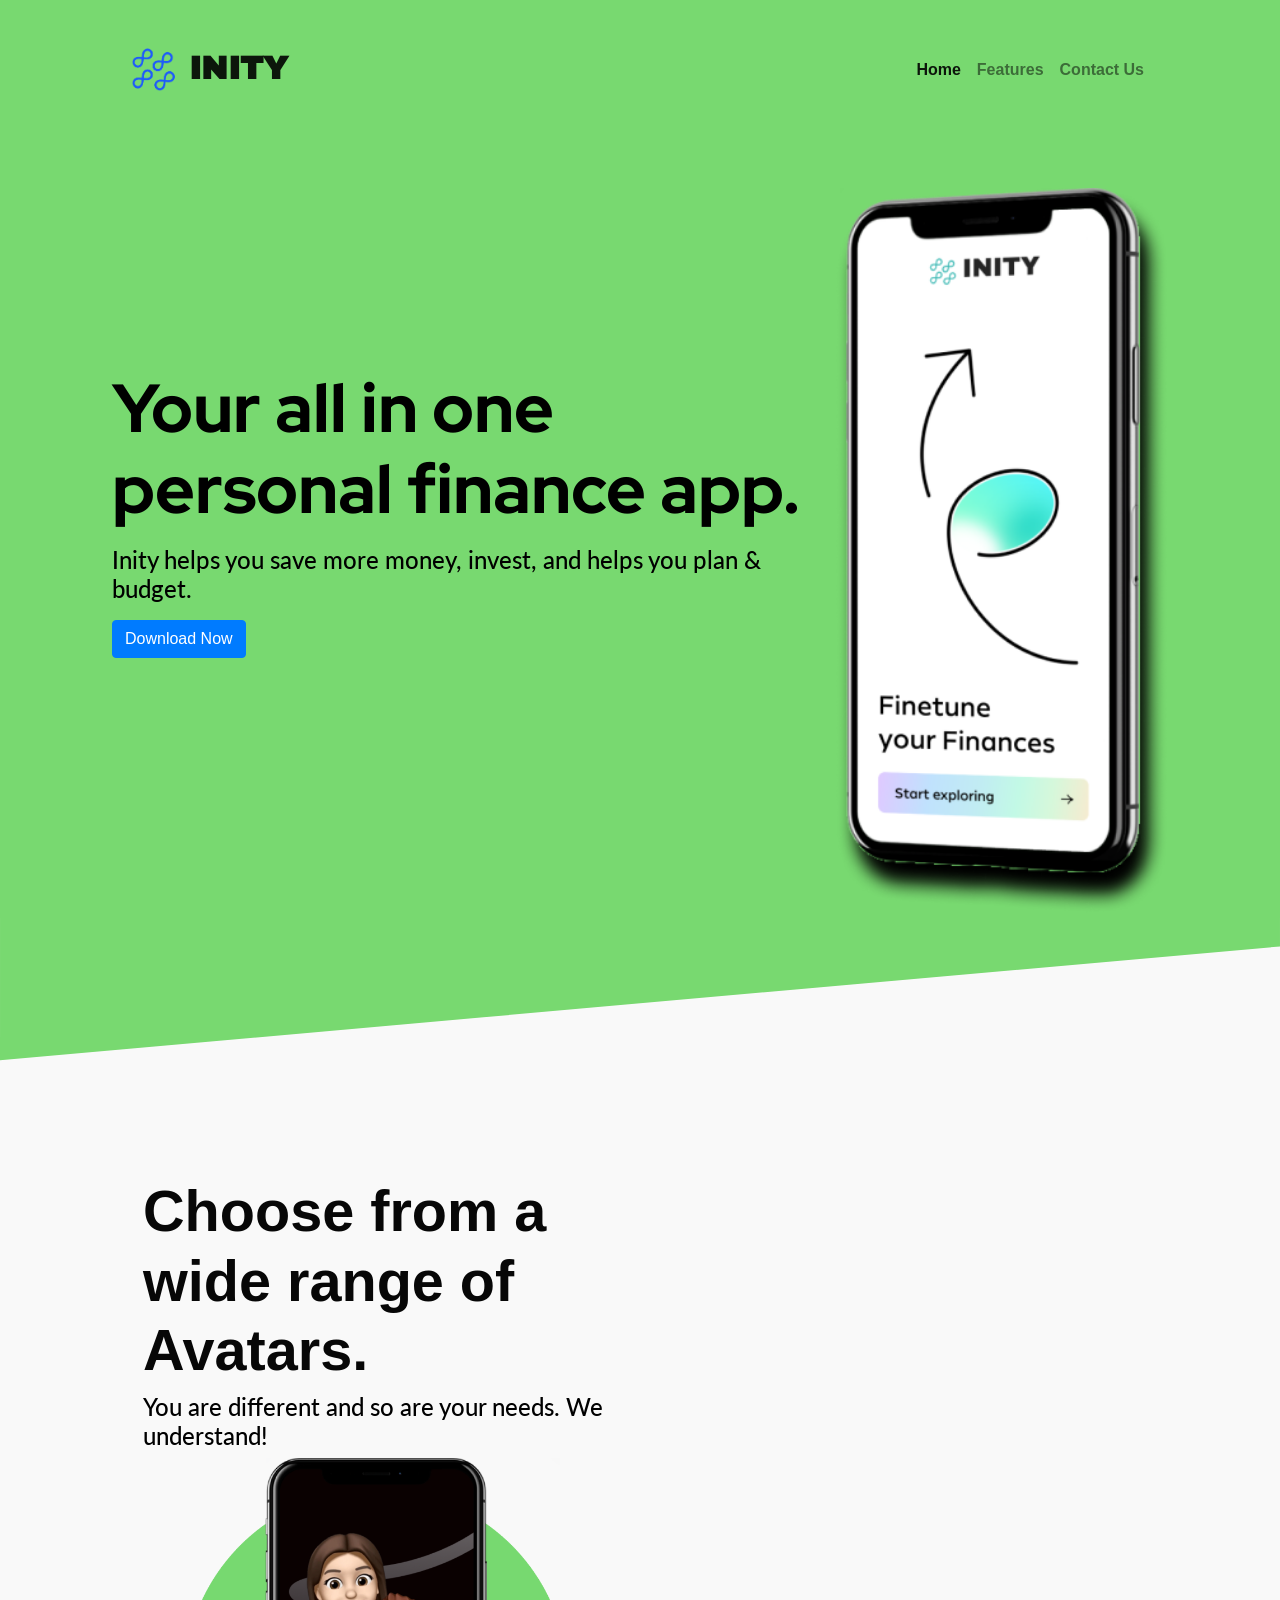
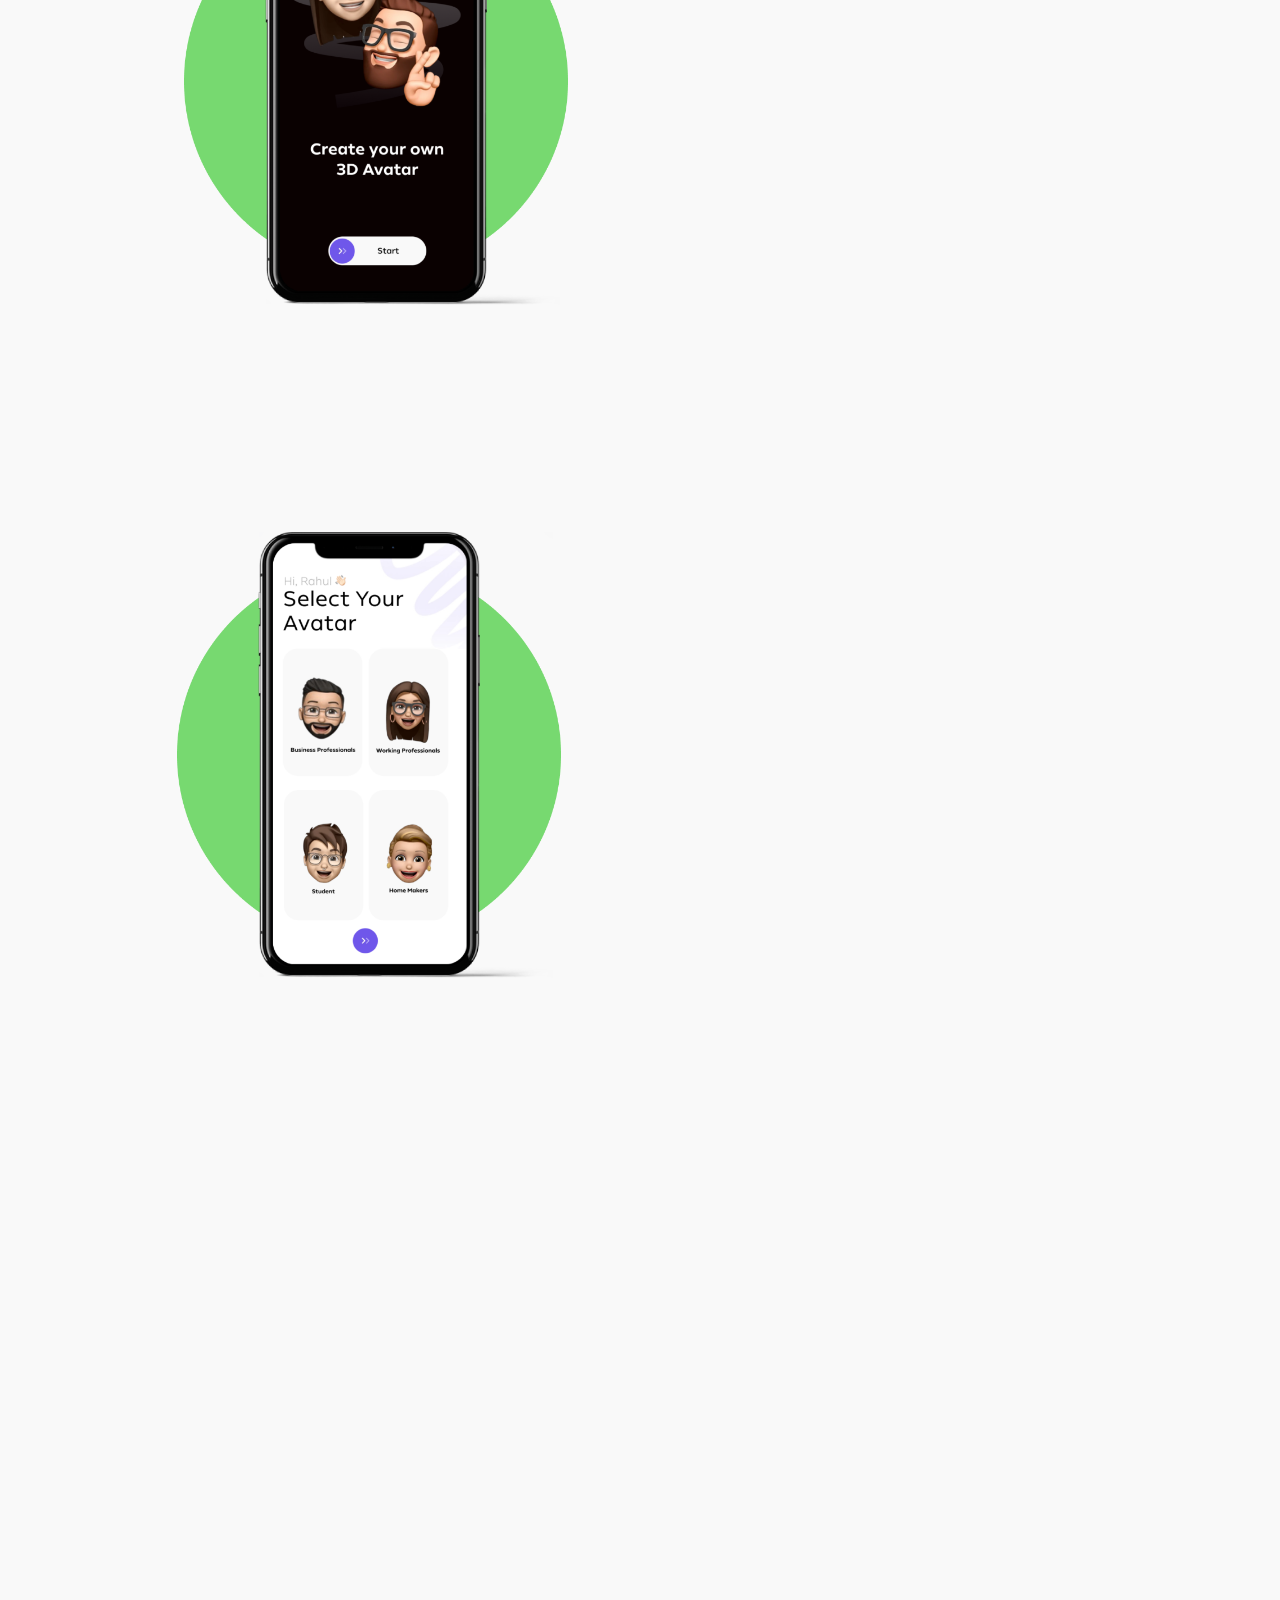
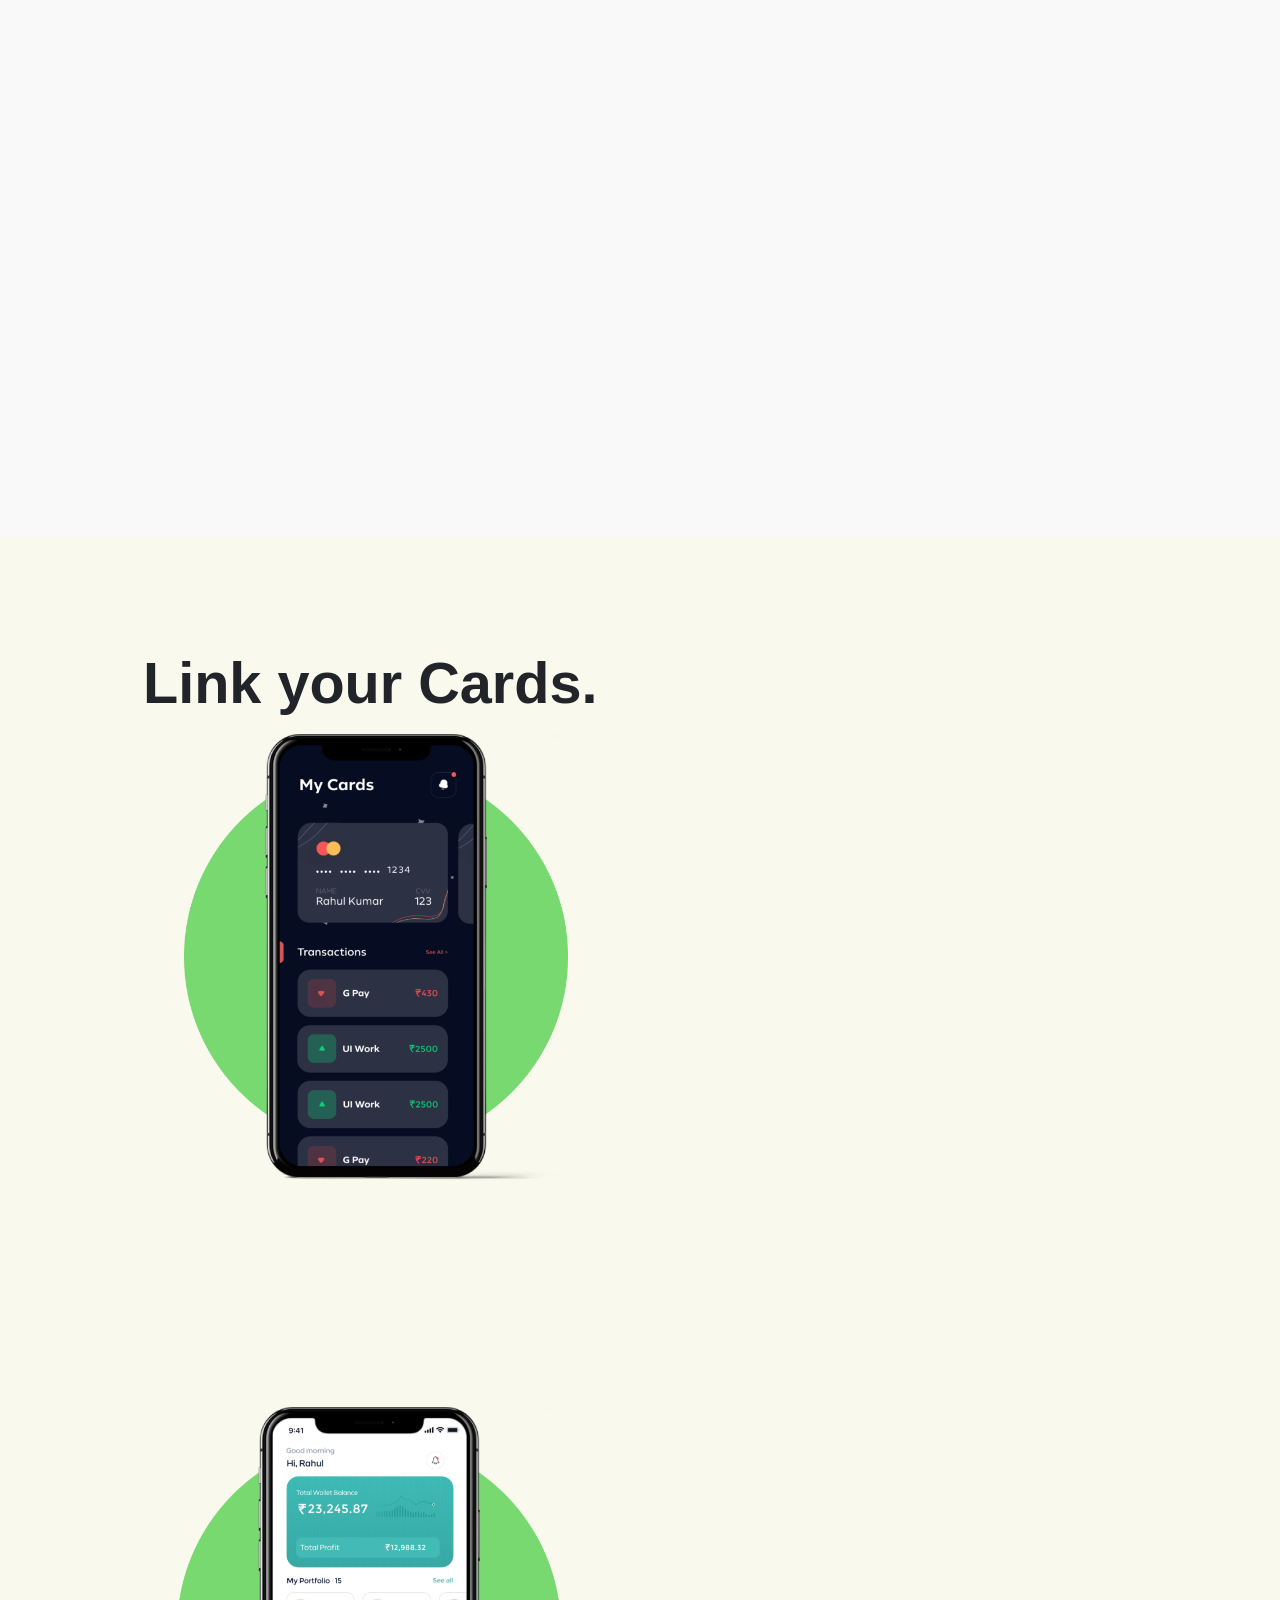
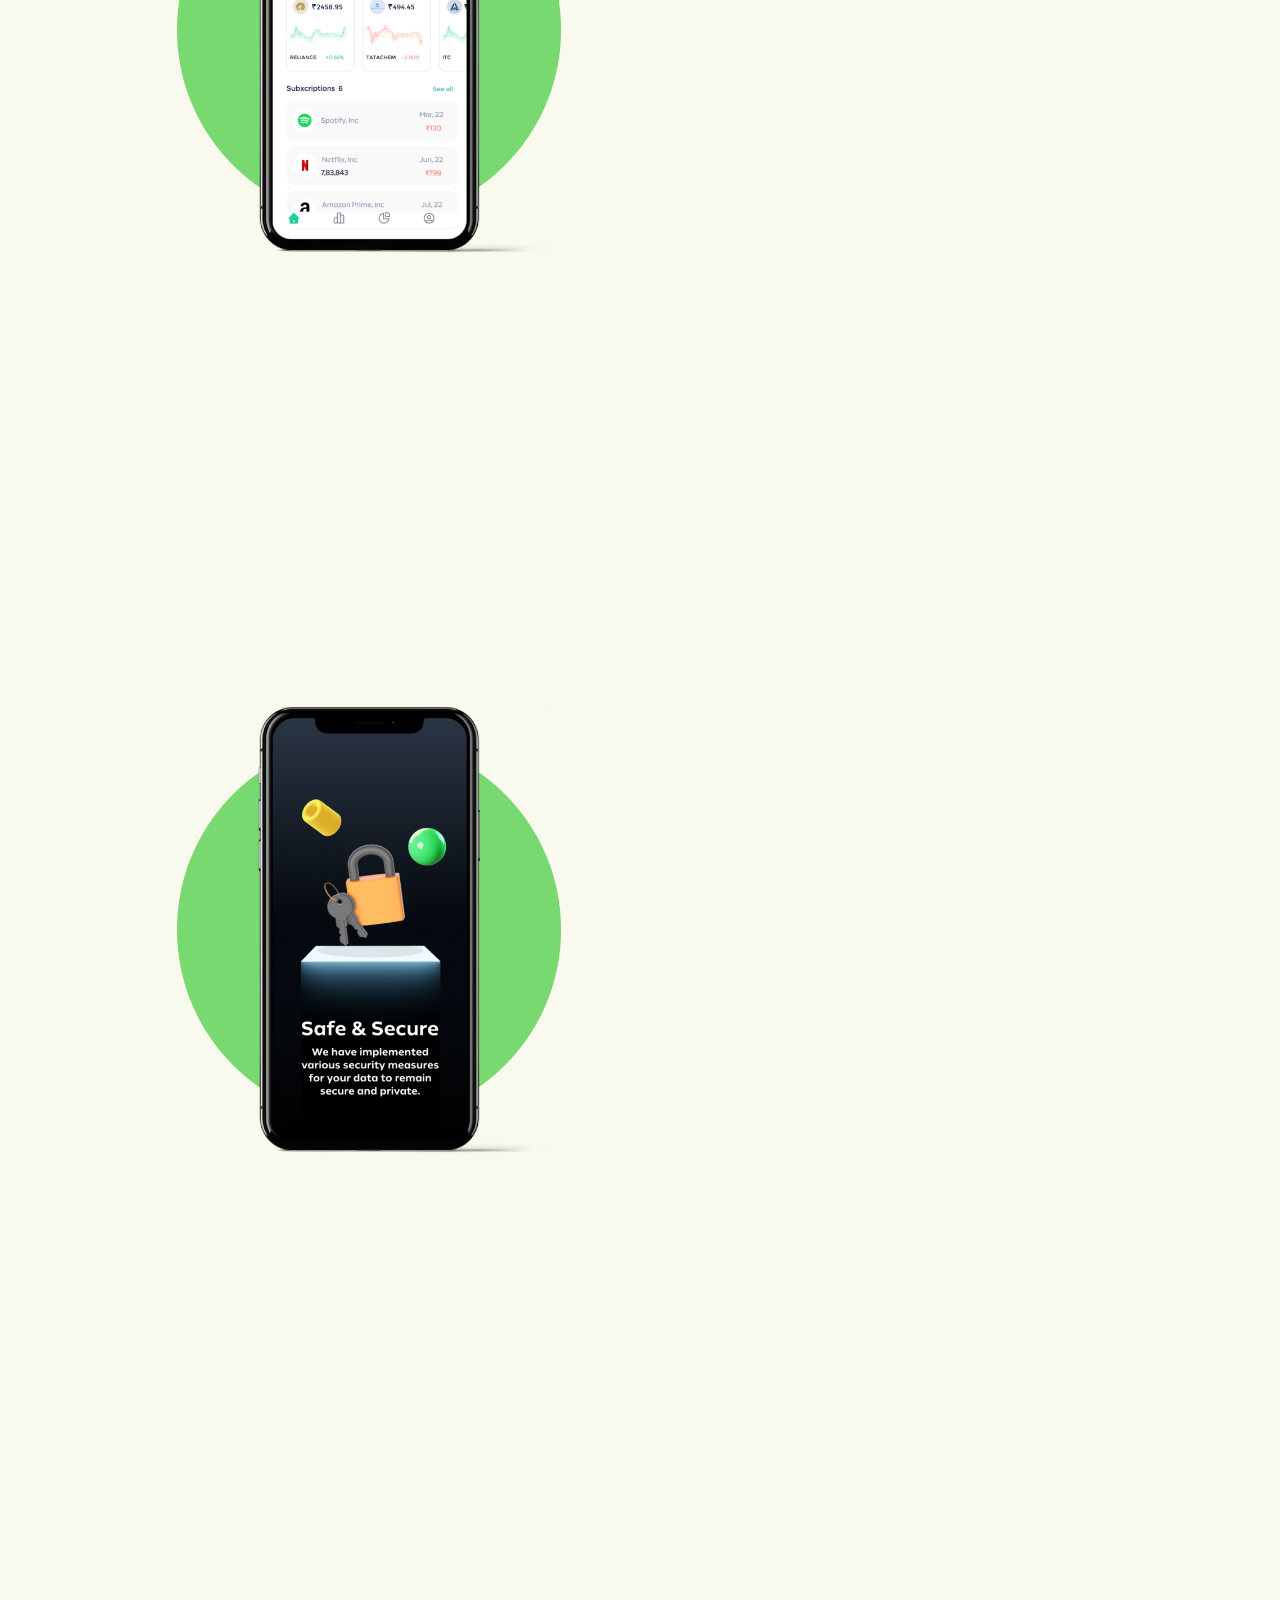
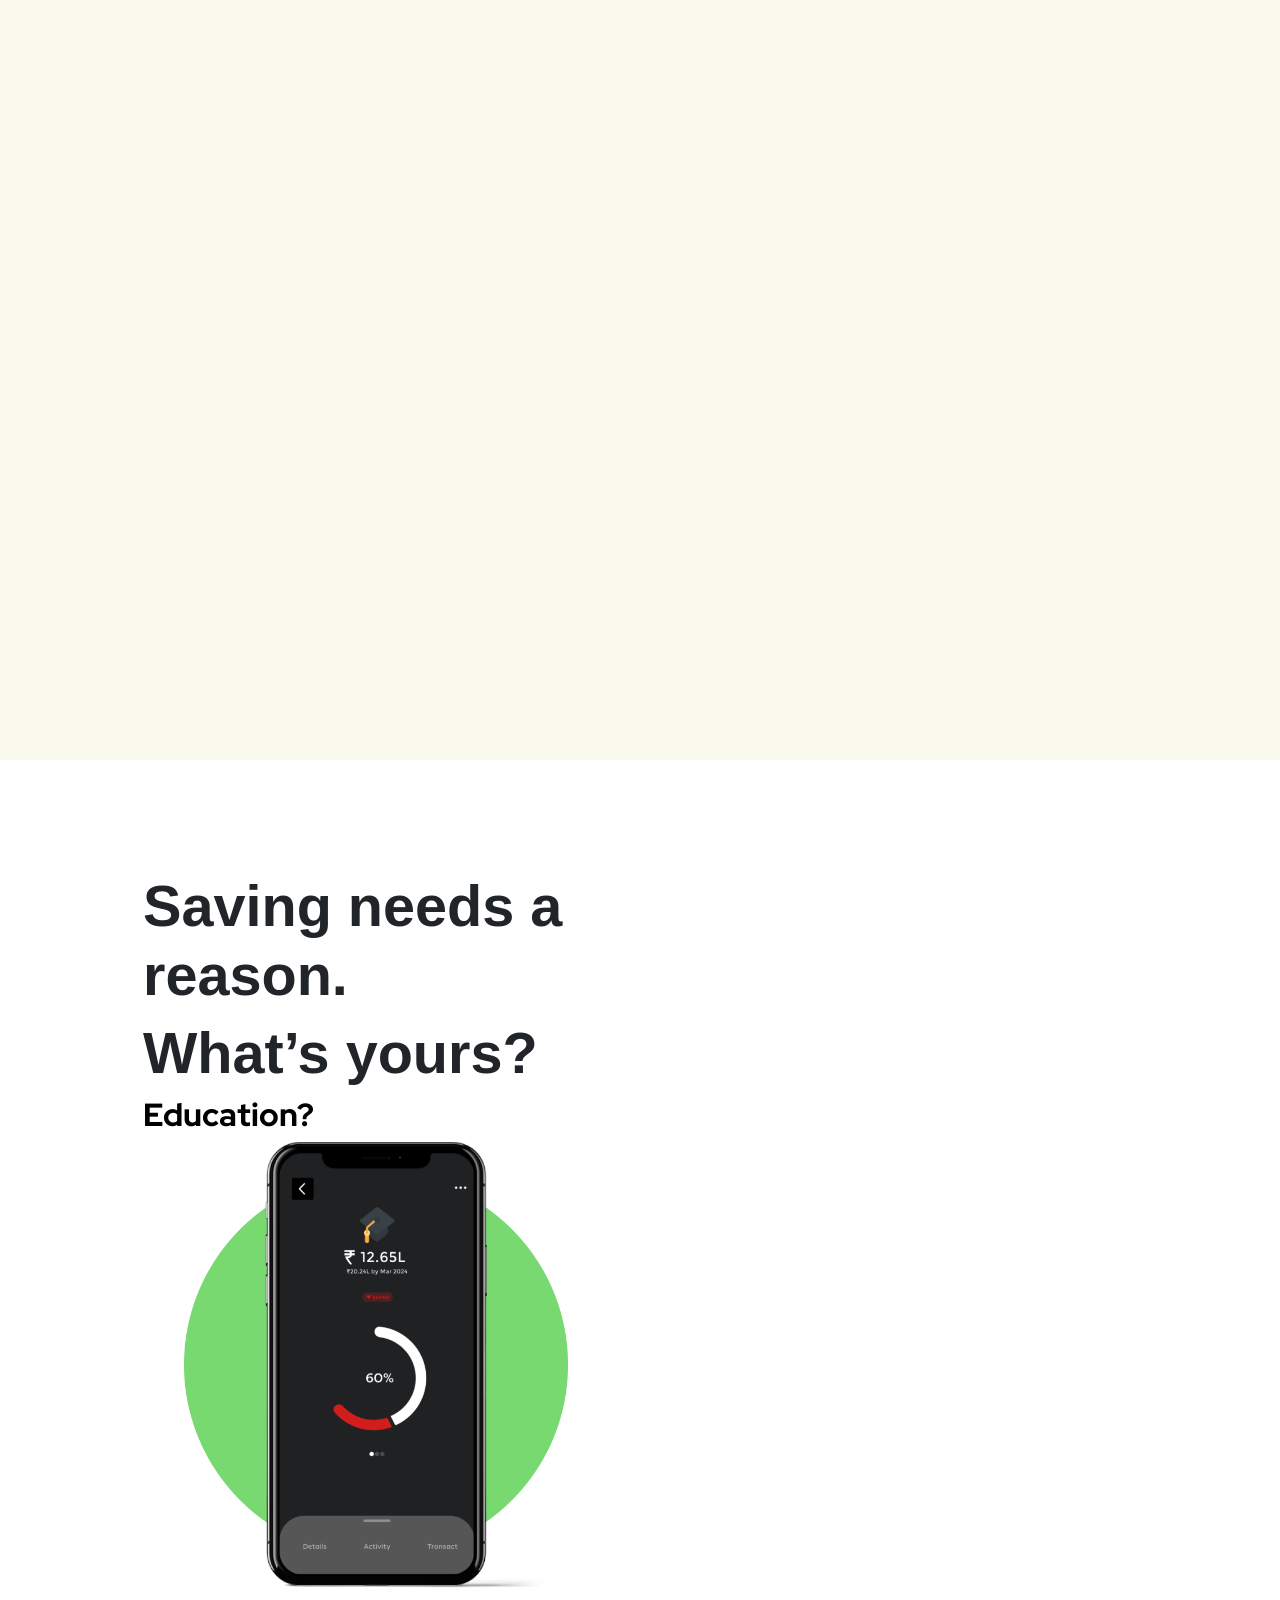
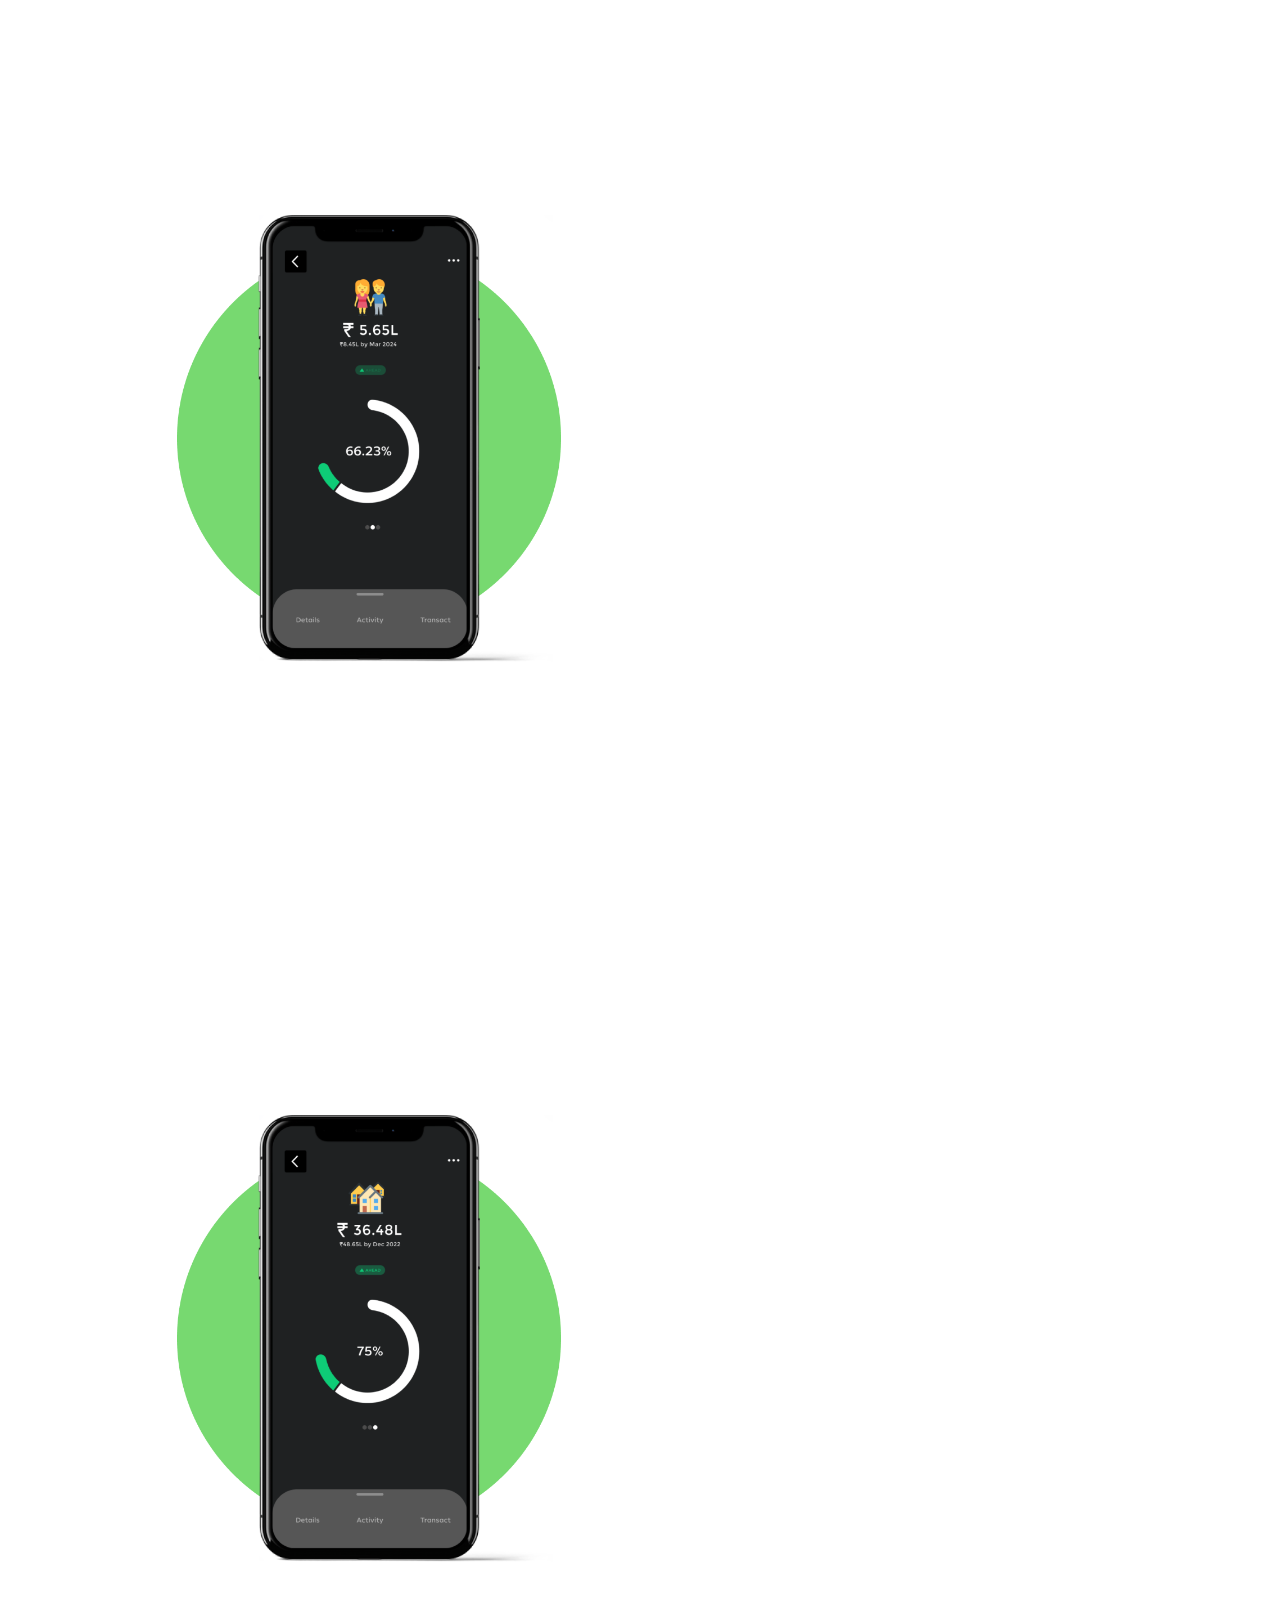
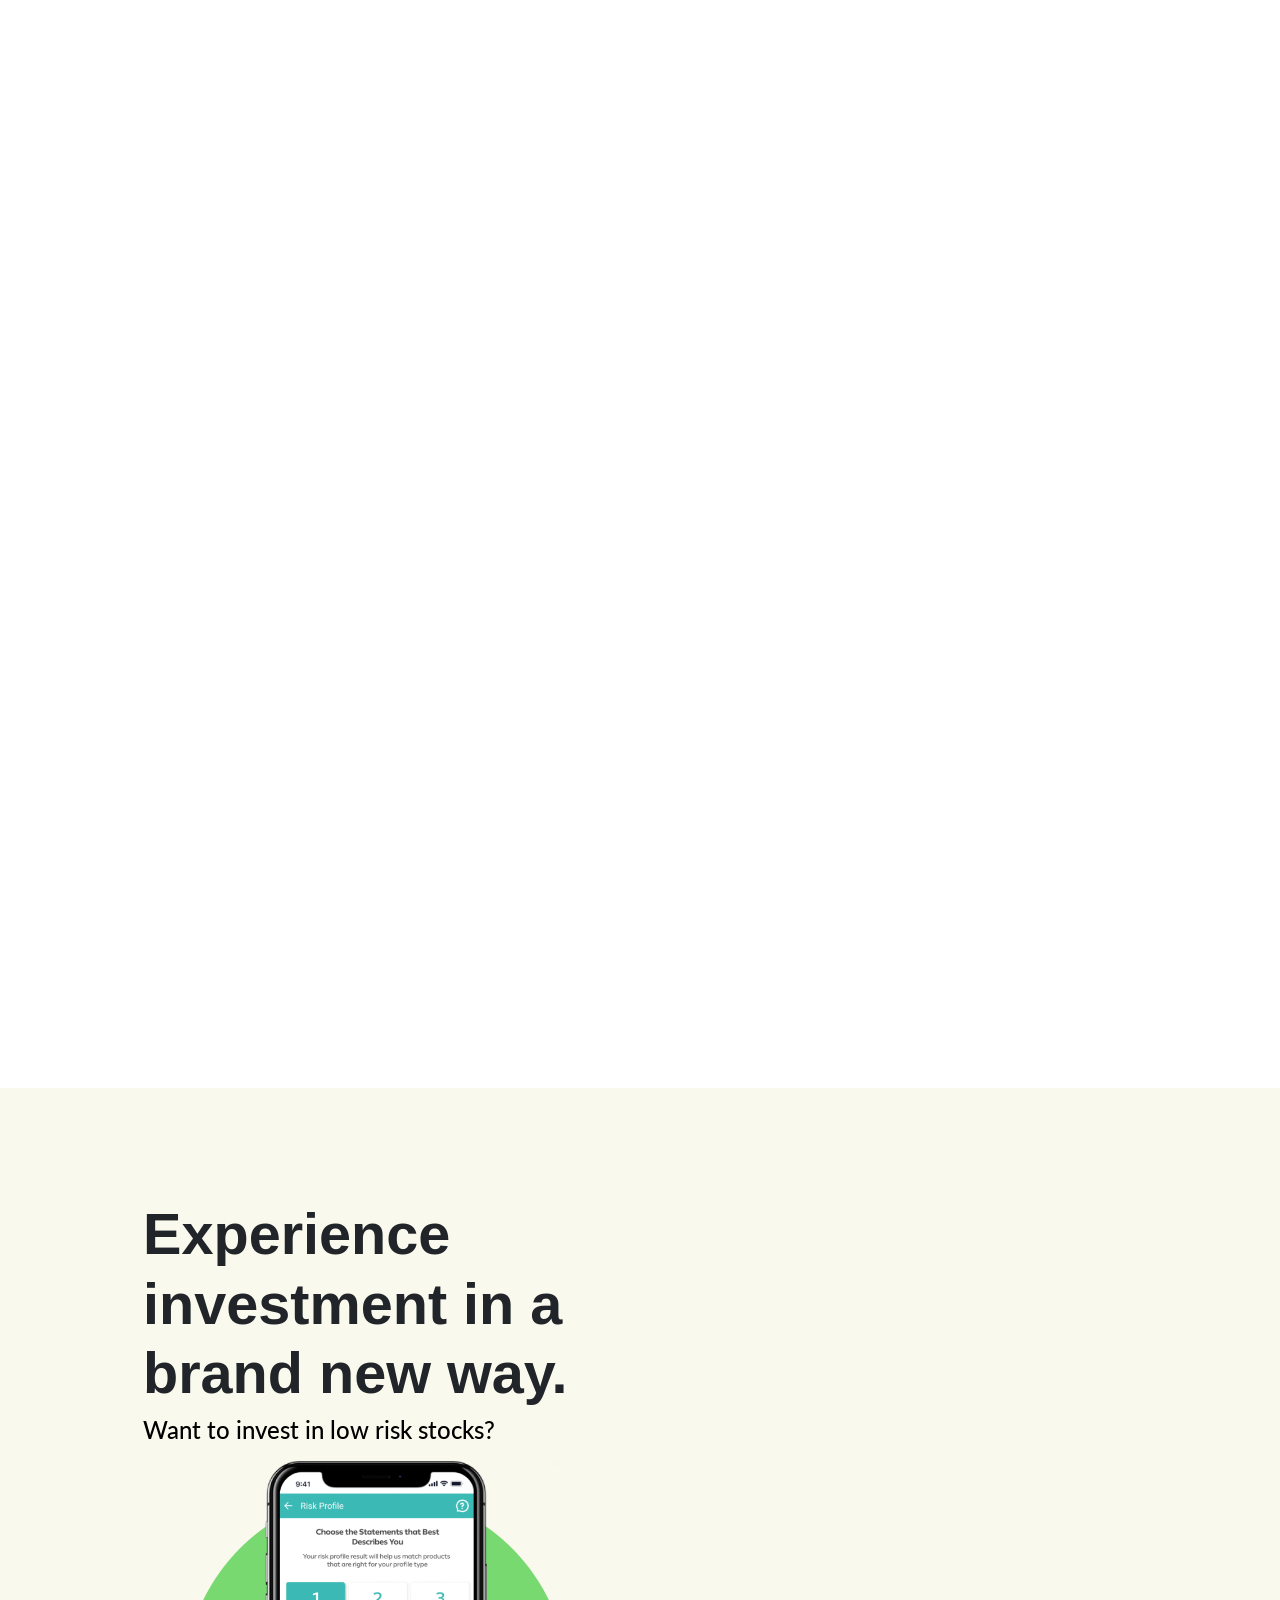
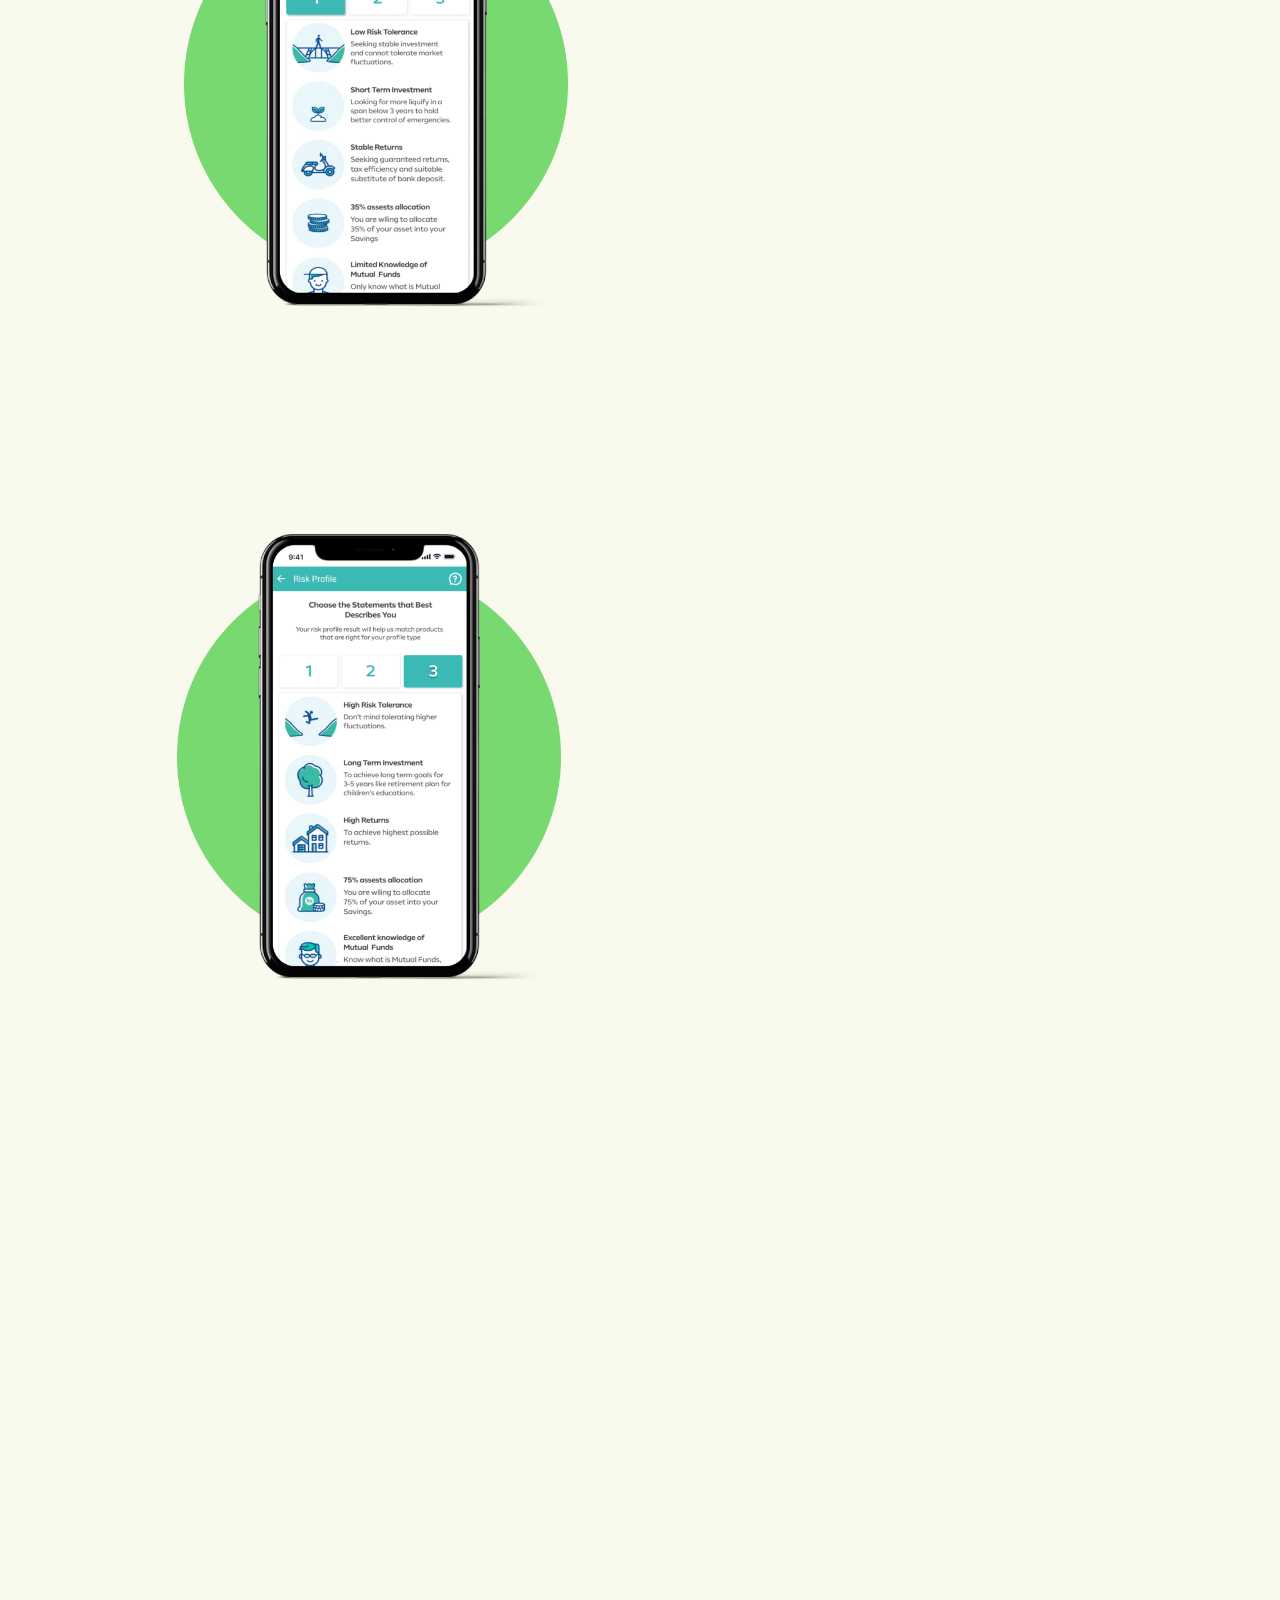
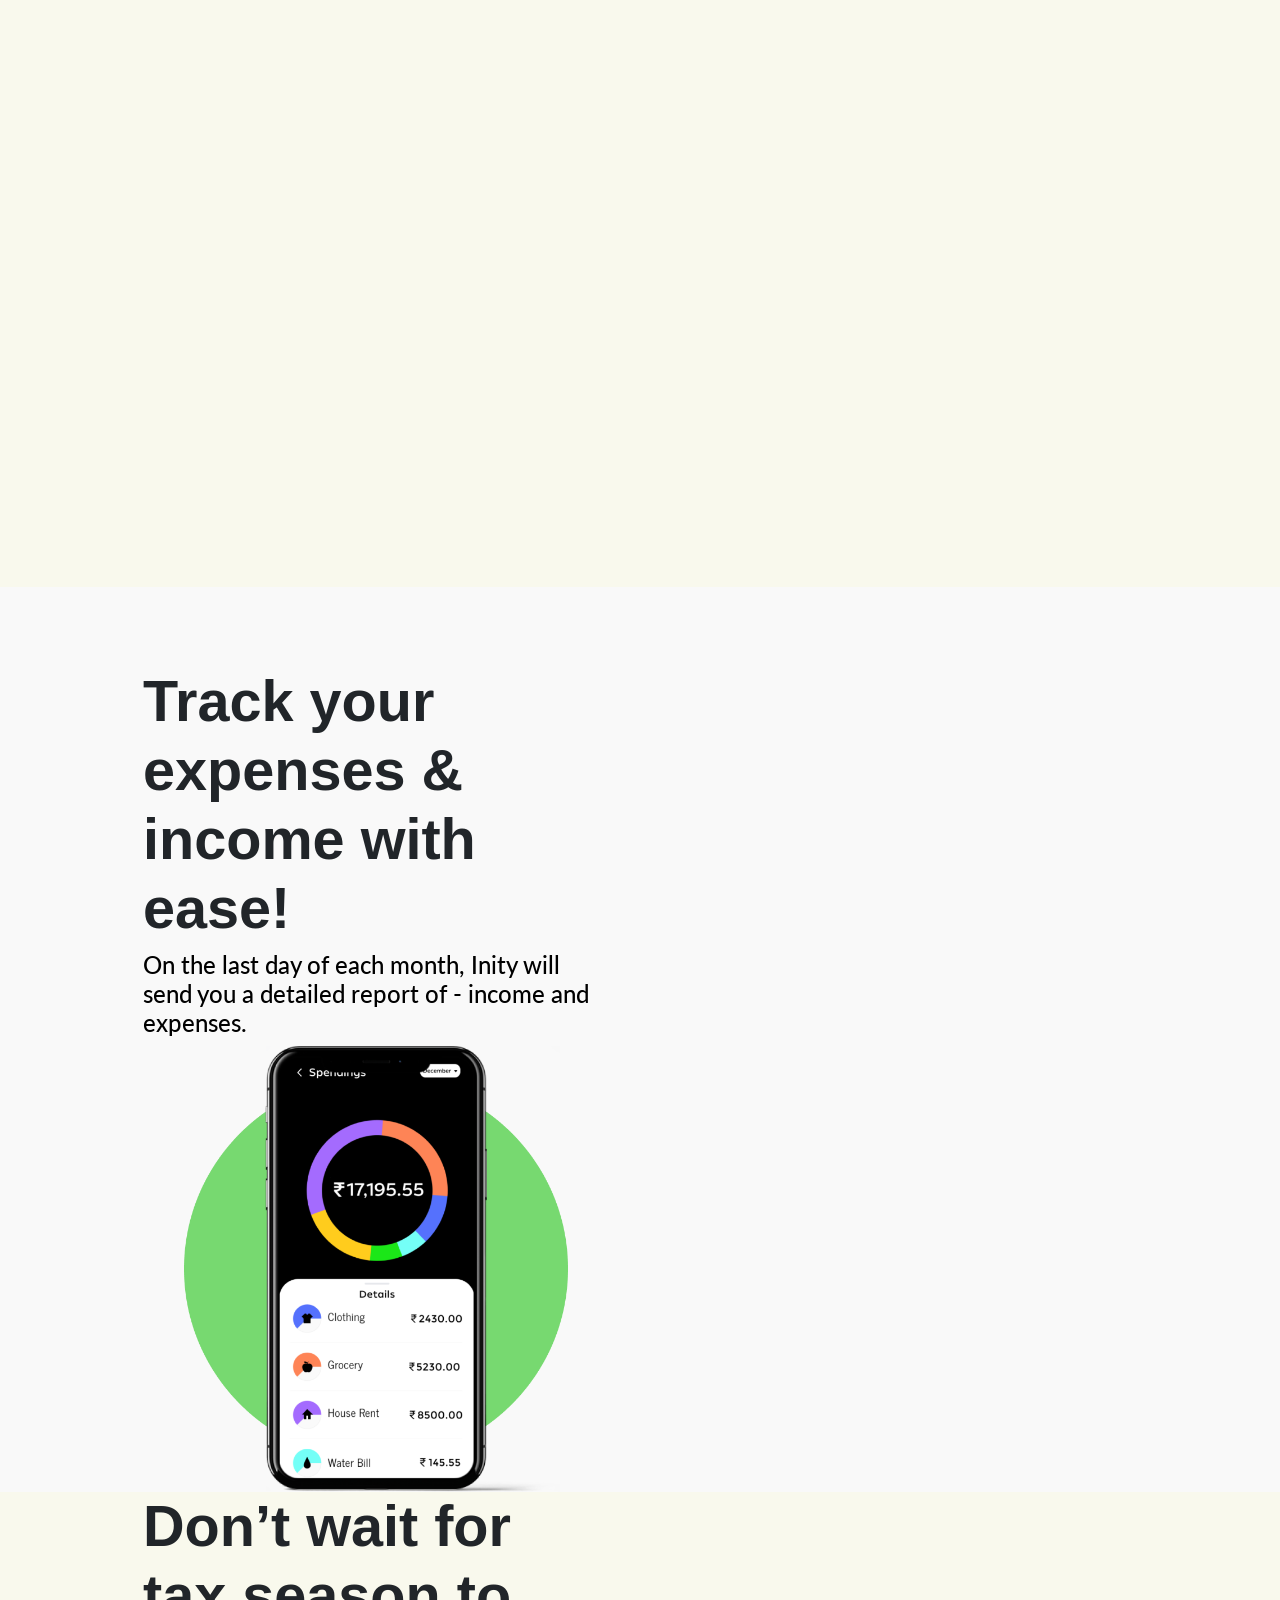
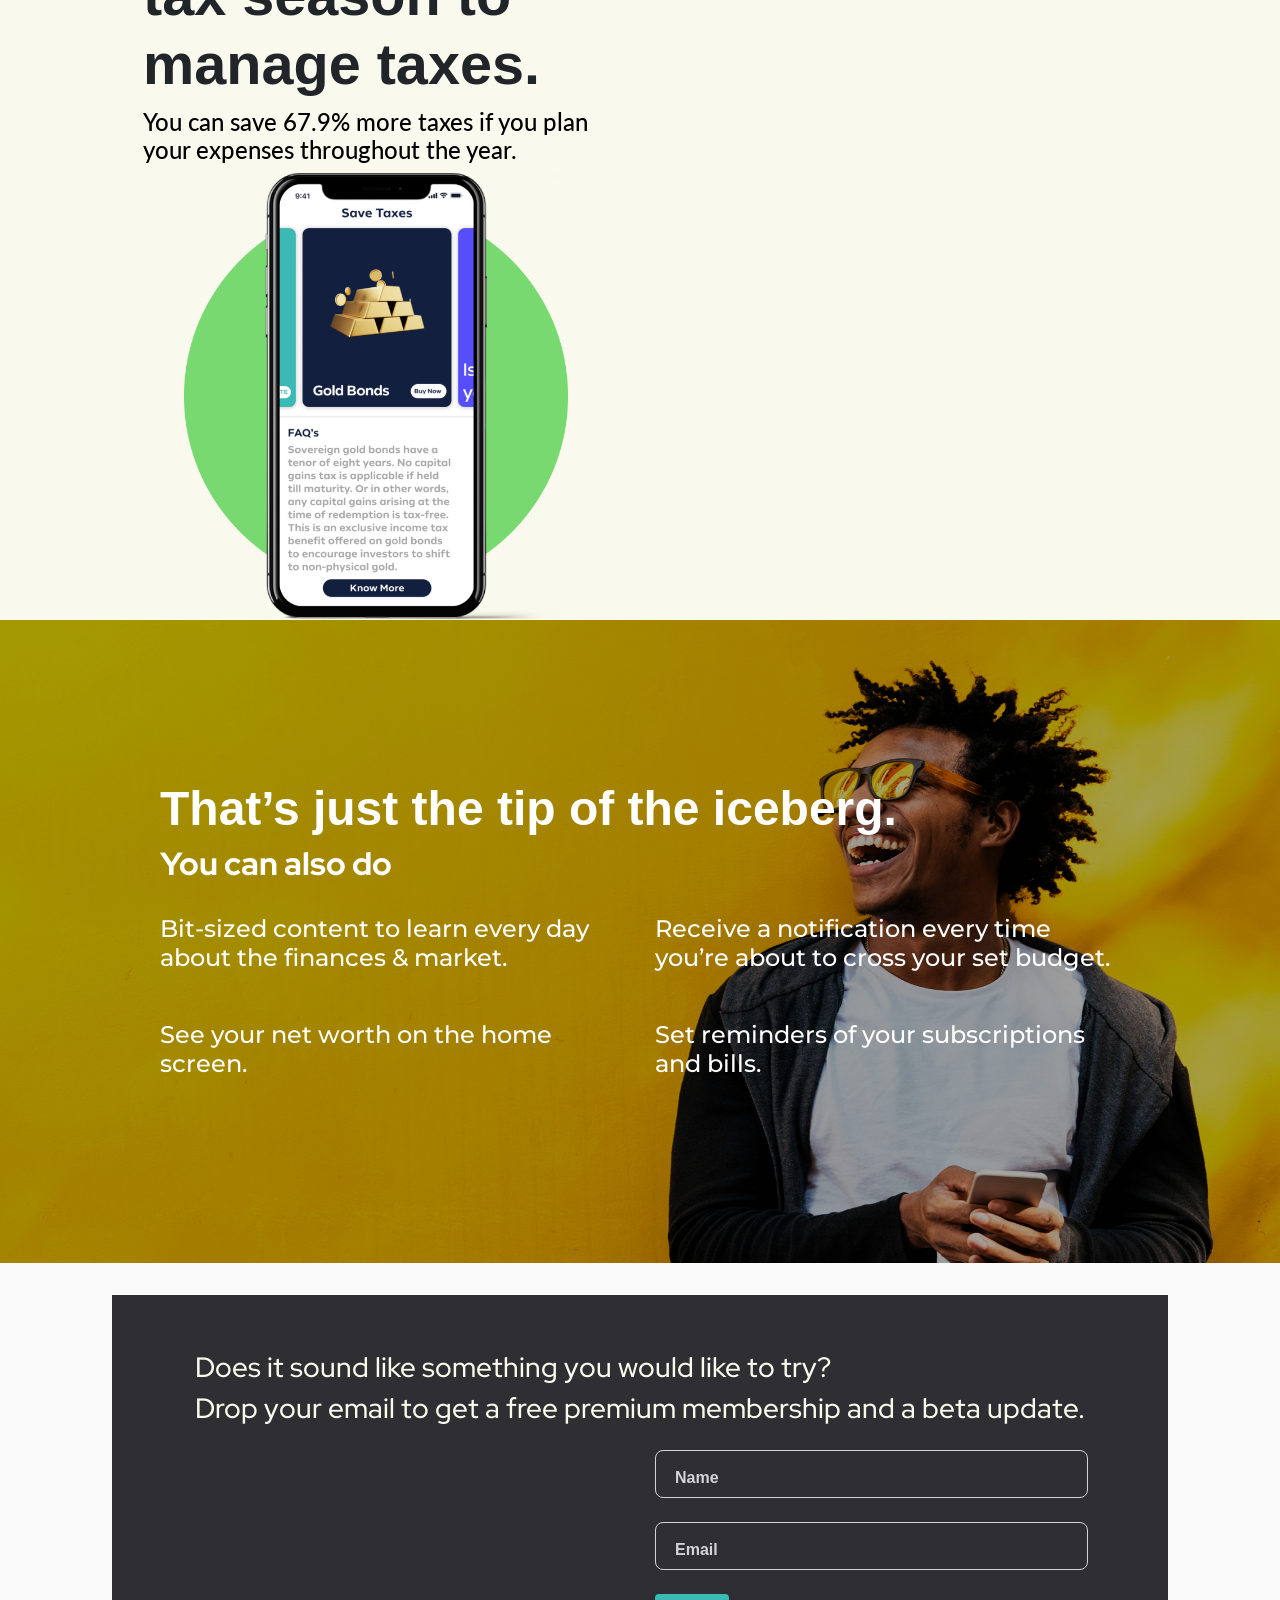
==== index.html @ 4ef572a6 "popup submit button issue resolved" ====
<!-- #B4FE98   #5C7AEA -->
<!-- #FFAB4C 2C272E -->
<!DOCTYPE html>
<html lang="en">
  <head>
    <meta charset="UTF-8" />
    <meta http-equiv="X-UA-Compatible" content="IE=edge" />
    <meta name="viewport" content="width=device-width" />
    <title>Inity</title>

    <link rel="stylesheet" href="https://unpkg.com/aos@next/dist/aos.css" />

    <!-- Bootstraap style CDN -->
    <link
      rel="stylesheet"
      href="https://maxcdn.bootstrapcdn.com/bootstrap/4.0.0/css/bootstrap.min.css"
      integrity="sha384-Gn5384xqQ1aoWXA+058RXPxPg6fy4IWvTNh0E263XmFcJlSAwiGgFAW/dAiS6JXm"
      crossorigin="anonymous"
    />

    <!-- Font Awesome CDN -->
    <link
      rel="stylesheet"
      href="https://pro.fontawesome.com/releases/v5.10.0/css/all.css"
      integrity="sha384-AYmEC3Yw5cVb3ZcuHtOA93w35dYTsvhLPVnYs9eStHfGJvOvKxVfELGroGkvsg+p"
      crossorigin="anonymous"
    />

    <!-- Google Fonts -->
    <!-- for h1 -->
    <link rel="preconnect" href="https://fonts.googleapis.com" />
    <link rel="preconnect" href="https://fonts.gstatic.com" crossorigin />
    <link
      href="https://fonts.googleapis.com/css2?family=Red+Hat+Display:wght@700;900&display=swap"
      rel="stylesheet"
    />
    <!-- for h4 -->
    <link rel="preconnect" href="https://fonts.googleapis.com" />
    <link rel="preconnect" href="https://fonts.gstatic.com" crossorigin />
    <link
      href="https://fonts.googleapis.com/css2?family=Montserrat:wght@600&display=swap"
      rel="stylesheet"
    />

    <!-- for h5 -->
    <link rel="preconnect" href="https://fonts.googleapis.com" />
    <link rel="preconnect" href="https://fonts.gstatic.com" crossorigin />
    <link
      href="https://fonts.googleapis.com/css2?family=Lato:wght@700&display=swap"
      rel="stylesheet"
    />

    <!-- for p -->
    <link rel="preconnect" href="https://fonts.googleapis.com" />
    <link rel="preconnect" href="https://fonts.gstatic.com" crossorigin />
    <link
      href="https://fonts.googleapis.com/css2?family=Open+Sans:wght@300&display=swap"
      rel="stylesheet"
    />

    <!-- for logo -->
    <link rel="preconnect" href="https://fonts.googleapis.com" />
    <link rel="preconnect" href="https://fonts.gstatic.com" crossorigin />
    <link
      href="https://fonts.googleapis.com/css2?family=Archivo+Black&display=swap"
      rel="stylesheet"
    />

    <!-- Form CSS -->
    <link rel="stylesheet" href="./public/index.css" />
    <link rel="stylesheet" href="./public/form.css" />
    <link rel="icon" type="image/png" href="/public/logo_web.png" />
  </head>
  <body style="background-color: #f9f9f9;">

    <!-- Popup -->
    <!-- <div style="z-index: 200; position: fixed; width: -webkit-fill-available;" id="subs-cont" class="subscribe-container">
      <div class="subscribe">
        <span id="subs-close" class="close">&times;</span>
        <div class="img">
          <img src="http://pngimg.com/uploads/postman/postman_PNG10.png">
        </div>
        <div class="content">
          <h2>Subscribe To Our newsletter.</h2>
          <p>
            Lorem ipsum dolor sit amet, consectetur adipiscing elit, sed do eiusmod tempor incididunt ut labore et dolore magna
            aliqua. Ut enim ad minim veniam, quis nostrud exercitation ullamco laboris nisi ut aliquip ex ea commodo consequat.
          </p>
          <form>
            <input type="email" placeholder="Email" />
            <button>Subscribe</button>
          </form>
          <span></span>
        </div>
      </div>
    </div> -->

    <div style="z-index: 200; position: fixed; width: -webkit-fill-available;" id="subs-cont" class="subscribe-container">
      <div class="subscribe">
        <span id="subs-close" class="close">&times;</span>
        <div class="img">
          <img src="./public/postman_PNG10.png">
        </div>
        <div class="content">
          <h2 style="font-family: 'Red Hat Display', sans-serif;">Does it sound like something you would like to try?</h2>
          <!-- <p>
            Click on the button below to get a free premium membership and a beta update.
          </p> -->
          
          <form action="#email-div">
            <span class="subs-btn">
                <button  >Yeah Sure!</button>
            </span>
          </form>
        
          <!-- <form>
            <input type="email" placeholder="Email" />
            <button>Subscribe</button>
          </form> -->
          <span></span>
        </div>
      </div>
    </div>



    <div class="container-fluid" style="overflow-x: hidden">
      <div class="main-div">
        <!-- Navbar -->
        <nav class="navbar navbar-expand-lg navbar-light">
          <a
            class="navbar-brand"
            href="./new-index.html"
            style="font-family: 'Archivo Black', sans-serif; font-size: 2rem"
          >
            <img
              src="./public/logo_web.png"
              style="width: 3.125rem"
              class="d-inline-block align-top"
              alt=""
            />
            INITY
          </a>
          <button
            class="navbar-toggler"
            type="button"
            data-toggle="collapse"
            data-target="#navbarNav"
            aria-controls="navbarNav"
            aria-expanded="false"
            aria-label="Toggle navigation"
          >
            <span class="navbar-toggler-icon"></span>
          </button>
          <div
            class="collapse navbar-collapse me-1"
            id="navbarNav"
            style="justify-content: end"
          >
            <ul class="navbar-nav">
              <li class="nav-item active">
                <a class="nav-link" href="./new-index.html"
                  >Home <span class="sr-only">(current)</span></a
                >
              </li>
              <li class="nav-item">
                <a class="nav-link" href="#features">Features</a>
              </li>
              <li class="nav-item">
                <a class="nav-link" href="#email-div">Contact Us</a>
              </li>
            </ul>
          </div>
        </nav>
      </div>

      <!-- First Div -->
      <!-- <img
        src="./public/doodle.png"
        style="
          position: absolute;
          top: 0;
          left: 0;
          right: 0;
          opacity: 1;
          opacity: 0.08;
          width: 100%;
        "
        alt=""
      /> -->

      <div class="intro">
        <div>
          <div class="row">
            <div
              class="col-lg-8 col-md-12 col-sm-12 tagline-div"
              style="
                display: flex;
                justify-content: center;
                flex-direction: column;
              "
            >
              <h1>Your all in one personal finance app.</h1>
              <h5>Inity helps you save more money, invest, and helps you plan & budget.</h5>
              <div>
                <a href="#email-div" style="color: white; text-decoration: none;"><div class="btn btn-primary btn-md">Download Now</div></a>
              </div>
            </div>
            <div class="col-lg-4 col-md-12 col-sm-12 tagline-img">
              <div
                style="
                  display: flex;
                  justify-content: center;
                  padding-top: 5rem;
                "
              >
                <img
                  class="intro-img"
                  src="./public/1.png"
                  style="width: 42vh"
                  alt=""
                />
              </div>
            </div>
          </div>
        </div>
      </div>
      <svg xmlns="http://www.w3.org/2000/svg" viewBox="0 0 1440 320">
        <path
          fill="#78D970"
          fill-opacity="1"
          d="M0,160L1440,32L1440,0L0,0Z"
        ></path>
      </svg>

      <!-- second div -->
      <div class="second-div" id="features">
        <div class="hello-there">
          <div class="row row-there" style="height: 100vh">
            <div
              class="col-lg-6"
              style="
                display: flex;
                height: 100vh;
                flex-direction: row;
                justify-content: center;
              "
            >
              <div
                class="txt1"
                style="
                  display: flex;
                  flex-direction: column;
                  justify-content: center;
                "
              >
                <img src="./public/avatar-1.png" style="width: 24rem" alt="" />
                <div class="heading">
                  <h5 class="mobile-view">You are different and so are your needs. We understand!</h5>
                </div>
              </div>
            </div>
            <div class="col-lg-6" style="display: flex">
              <div
                style="
                  display: flex;
                  flex-direction: column;
                  justify-content: center;
                "
              >
                <div class="heading heading2-div">
                  <h2 style="color: #070707">Choose from a wide range of Avatars.</h2>
                  <h5 class="desktop-view">You are different and so are your needs. We understand!</h5>
                </div>
              </div>
            </div>
          </div>
        </div>
        <div class="row" style="background-color: #f9f9f9">
          <div
            class="col-lg-6"
            style="
              display: flex;
              height: 100vh;
              flex-direction: row;
              justify-content: center;
            "
          >
            <div
              class="txt2"
              style="
                display: flex;
                flex-direction: column;
                justify-content: center;
                align-items: center;
              "
            >
              <img src="./public/avatar-2.png" style="width: 24rem" alt="" />
              <div class="heading">
                <!-- <h5 class="mobile-view">Inity has a wide range of Avatars to choose from, and all the suggestions will be tailored accordingly.</h5> -->
                <h5 class="mobile-view">We will customize the suggestions according to YOU.</h5>
              </div>
            </div>
          </div>
        </div>
        <div class="empty-div" style="background-color: #f9f9f9; height: 100vh"></div>
      </div>

      <!-- third div -->
      <div class="third-div" style="background-color: #f9f9ed">
        <div class="hello-there">
          <div class="row row-there" style="height: 100vh">
            <div
              class="col-lg-6 col-md-6 col-sm-12"
              style="
                display: flex;
                height: 100vh;
                flex-direction: row;
                justify-content: center;
              "
            >
              <div
                class="txt4"
                style="
                  display: flex;
                  flex-direction: column;
                  justify-content: center;
                "
              >
                <img src="./public/cards.png" style="width: 24rem" alt="" />
                <div class="heading">
                  <h5 class="mobile-view">Manage all your expenses and income in one place.</h5>
                </div>
              </div>
            </div>
            <div class="col-lg-6 col-md-6 col-sm-12" style="display: flex">
              <div
                style="
                  display: flex;
                  flex-direction: column;
                  justify-content: center;
                "
              >
                <div class="heading heading3-div">
                  <h2 class="heading3">Link your Cards.</h2>
                  <h5></h5>
                </div>
              </div>
            </div>
          </div>
        </div>
        <div class="row">
          <div
            class="col-lg-6"
            style="
              display: flex;
              height: 100vh;
              flex-direction: row;
              justify-content: center;
            "
          >
            <div
              class="txt5"
              style="
                display: flex;
                flex-direction: column;
                justify-content: center;
                align-items: center;
              "
            >
            <div class="heading">
                <h2 class="mobile-view">Link your portfolios.</h2>
              </div>
            <div style="text-align: center;">
              <img src="./public/stocks.png" style="width: 24rem;" alt="" />
              <div class="heading">
                <h5 class="mobile-view">Keep a track of all your investments in one place.</h5>
              </div>
            </div>
            </div>
          </div>
        </div>
        <div class="row" style="height: 100vh;">
          <div
            class="col-lg-6"
            style="
              display: flex;
              flex-direction: row;
              justify-content: center;
            "
          >
            <div
              class="txt6"
              style="
                display: flex;
                flex-direction: column;
                justify-content: center;
                align-items: center;
              "
            >
            <div class="heading">
              <h2 class="mobile-view">Safety always comes first.</h2>
            </div>
            <img src="./public/safe-data.png" style="width: 24rem" alt="" />
            <div class="heading">
              <!-- <h3 class="mobile-view">Manage all your expenses and income in one place.</h3> -->
              <h3 class="mobile-view">We keep your information secure away from hackers.</h3>
            </div>
            </div>
          </div>
        </div>
        <div class="empty-div" style="height: 100vh"></div>
      </div>

      <!-- fourth-div -->
      <div class="fourth-div" style="background-color: #fff">
        <div class="hello-there">
          <div class="row row-there" style="height: 100vh">
            <div
              class="col-lg-6 col-md-6 col-sm-12"
              style="
                display: flex;
                height: 100vh;
                flex-direction: row;
                justify-content: center;
              "
            >
              <div
                class="txt7"
                style="
                  display: flex;
                  flex-direction: column;
                  justify-content: center;
                "
              >
                <img src="./public/goal-1.png" style="width: 24rem" alt="" />
                <div class="heading">
                  <h5 class="mobile-view" style="font-family: 'Red Hat Display', sans-serif; font-size: 2rem; font-weight: 800; text-align: center">Education?</h5>
                </div>
              </div>
            </div>
            <div class="col-lg-6 col-md-6 col-sm-12" style="display: flex">
              <div
                style="
                  display: flex;
                  flex-direction: column;
                  justify-content: center;
                "
              >
                <div class="heading heading4-div">
                  <h2>Saving needs a reason.</h2><h2>What’s yours?</h2>
                  <h5 class="h5-1 desktop-view" style="font-family: 'Red Hat Display', sans-serif; font-size: 2rem; font-weight: 800;">
                    Education?
                  </h5>
                  <h5 class="desktop-view ab" style="display: none;">Whatever it is, we got your back. 
                  </h5><h5 class="desktop-view ab" style="display: none;">Create your goals. Inity will give you a roadmap to your goals. 
                    </h5>
                </div>
              </div>
            </div>
          </div>
        </div>
        <div class="row">
          <div
            class="col-lg-6"
            style="
              display: flex;
              height: 100vh;
              flex-direction: row;
              justify-content: center;
            "
          >
            <div
              class="txt8"
              style="
                display: flex;
                flex-direction: column;
                justify-content: center;
              "
            >
              <img src="./public/goal-2.png" style="width: 24rem" alt="" />
              <div class="heading">
                <h5 class="mobile-view" style="font-family: 'Red Hat Display', sans-serif; font-size: 2rem; font-weight: 800; text-align: center">Wedding?</h5>
              </div>
            </div>
          </div>
        </div>
        <div class="row">
          <div
            class="col-lg-6"
            style="
              display: flex;
              height: 100vh;
              flex-direction: row;
              justify-content: center;
            "
          >
            <div
              class="txt9"
              style="
                display: flex;
                flex-direction: column;
                justify-content: center;
                align-items: center;
              "
            >
              <img src="./public/goal-3.png" style="width: 24rem" alt="" />
              <div class="heading">
                <h5 class="mobile-view" style="font-family: 'Red Hat Display', sans-serif; font-size: 2rem; font-weight: 800; text-align: center;">House?</h5>
              </div>
              <div class="heading">
                <h5 class="mobile-view">Whatever it is, we got your back. 
                </h5>
                <h5 class="mobile-view" style="margin-top: 0; margin-bottom: 5rem;">Create your goals. Inity will give you a roadmap to your goals. 
                </h5>
              </div>
            </div>
          </div>
        </div>
        <div class="empty-div" style="height: 100vh"></div>
      </div>

      <!-- fifth div -->
      <div class="fifth-div" style="background-color: #f9f9ed">
        <div class="hello-there">
          <div class="row row-there" style="height: 100vh">
            <div
              class="col-lg-6 col-md-6 col-sm-12"
              style="
                display: flex;
                height: 100vh;
                flex-direction: row;
                justify-content: center;
              "
            >
              <div
                class="txt10"
                style="
                  display: flex;
                  flex-direction: column;
                  justify-content: center;
                "
              >
                <img src="./public/risk-1.png" style="width: 24rem" alt="" />
                <div class="heading">
                  <h3 class="mobile-view">Want to invest in low risk stocks?</h3>
                </div>
              </div>
            </div>
            <div class="col-lg-6 col-md-6 col-sm-12" style="display: flex">
              <div
                style="
                  display: flex;
                  flex-direction: column;
                  justify-content: center;
                "
              >
                <div class="heading heading5-div">
                  <h2 class="heading5">Experience investment in a brand new way.</h2>
                  <h5 class="heading5-1 desktop-view">
                    Want to invest in low risk stocks?
                  </h5>
                  <h5 class="heading5-2 desktop-view"></h5>
                </div>
              </div>
            </div>
          </div>
        </div>
        <div class="row">
          <div
            class="col-lg-6"
            style="
              display: flex;
              height: 100vh;
              flex-direction: row;
              justify-content: center;
            "
          >
            <div
              class="txt11"
              style="
                display: flex;
                flex-direction: column;
                justify-content: center;
                align-items: center;
              "
            >
              <img src="./public/risk-3.png" style="width: 24rem" alt="" />
              <div class="heading">
                <h3 class="mobile-view">Want to invest in high risk stocks?</h3>
                <h3 class="mobile-view" >Tell us your preferences and we will give you a personalized investment plan created by experts.</h3>
              </div>
            </div>
          </div>
        </div>
        <div class="empty-div" style="height: 100vh"></div>
      </div>

      <!-- sixth div -->
      <div class="sixth-div">
        <div class="hello-there">
          <div class="row row-there">
            <div
              class="col-lg-6 col-md-6 col-sm-12"
              style="
                display: flex;
                height: 100vh;
                flex-direction: row;
                justify-content: center;
              "
            >
              <div
                style="
                  display: flex;
                  flex-direction: column;
                  justify-content: center;
                "
              >
                <img src="./public/month-expense.png" style="width: 24rem" alt="" />
                <div class="heading">
                  <h3 class="mobile-view" style="margin-bottom: 4rem"> On the last day of each month, Inity will send you a detailed report of - income and expenses.</h3>
                </div>
              </div>
            </div>
            <div
              class="col-lg-6 col-md-6 col-sm-12"
              style="
                display: flex;
                flex-direction: column;
                justify-content: center;
                height: 90vh;
              "
            >
              <div
                class="heading heading6-div"
                style="
                  display: flex;
                  flex-direction: column;
                  justify-content: center;
                "
              >
                <h2 class="heading6">Track your expenses & income with ease!</h2>
                <h5 class="heading6-1 desktop-view">
                  On the last day of each month, Inity will send you a detailed report of - income and expenses.
                </h5>
              </div>
            </div>
          </div>
        </div>
      </div>

      <!-- seventh div -->
      <div class="seventh-div" style="background-color: #f9f9ed">
        <div class="hello-there">
          <div class="row row-there">
            <div
              class="col-lg-6 col-md-6 col-sm-12"
              style="
                display: flex;
                height: 100vh;
                flex-direction: row;
                justify-content: center;
              "
            >
              <div
                style="
                  display: flex;
                  flex-direction: column;
                  justify-content: center;
                "
              >
                <img src="./public/tax.png" style="width: 24rem" alt="" />
                <div class="heading">
                  <h3 class="mobile-view" style="margin-bottom: 4rem;">You can save 67.9% more taxes if you plan your expenses throughout the year.</h3>
                </div>
              </div>
            </div>

            <div
              class="col-lg-6 col-md-6 col-sm-12"
              style="
                display: flex;
                flex-direction: column;
                justify-content: center;
                height: 90vh;
              "
            >
              <div
                class="heading heading6-div"
                style="
                  display: flex;
                  flex-direction: column;
                  justify-content: center;
                "
              >
                <h2 class="heading6">
                  Don’t wait for tax season to manage taxes. 
                </h2>
                <h5 class="heading6-1 desktop-view">
                  You can save 67.9% more taxes if you plan your expenses throughout the year. 
                </h5>
              </div>
            </div>
          </div>
        </div>
      </div>

      <!-- eight div -->
      <div
        class="eight-div"
        style="
          background-image: url('./public/bg.png');
          background-repeat: round;
          color: white;
        "
      >
      <!-- <div><img src="./public/bg.png" style="z-index: -3;" alt=""></div> -->
        <h2 style="font-size: 3rem; font-weight: 800">
          That’s just the tip of the iceberg.
        </h2>
        <h3
          style="
            color: white;
            padding: 0 0 1.5rem;
            font-size: 2rem;
            font-weight: 800;
          "
        >
          You can also do
        </h3>
        <div class="row" style="margin-bottom: 1.5rem">
          <div class="col-lg-6 col-md-12 col-sm-12">
            <h4 style="margin-bottom: 1.5rem;">
              Bit-sized content to learn every day about the finances &
              market.
            </h4>
          </div>
          <div class="col-lg-6 col-md-12 col-sm-12">
            <h4>
              Receive a notification every time you’re about to cross your set
          budget.
            </h4>
          </div>
        </div>
        <div class="row">
          <div class="col-lg-6 col-md-12 col-sm-12">
            <h4 style="margin-bottom: 1.5rem;">
              See your net worth on the home screen.   
            </h4>
          </div>
          <div class="col-lg-6 col-md-12 col-sm-12">
            <h4>
              Set reminders of your subscriptions and bills.
            </h4>
          </div>
        </div>
      </div>

      <!-- last div -->
      <!-- <div class="last-box" id="last-box" style="margin-top: 1rem;">
        <div
          class="email-box"
          style="
            background-image: url(./public/free.png);
            background-repeat: round;
          "
        >
          <h2 style="color: white; font-size: 2.5rem; font-weight: 800">
            Does it sound like something you would like to try?
          </h2>
          <h3 style="color: white; font-weight: 800; font-size: 1.5rem">
            Thank you for showing interest. The App is under construction and
            will be out soon.
          </h3>
          <h4 style="color: white; font-weight: 800; margin-top: 3rem">
            A Free upgrade to premium membership.
          </h4>
        </div>
      </div> -->

        <div class="email-div" id="email-div">
          <div class="row" style="justify-content: center;">
            <div style="justify-content: center;">

              <h3 style="color: #f9f9ed; margin-top: 1.5rem;">Does it sound like something you would like to try?</h3>
              <h3 style="color: #f9f9ed; margin: 0.5rem 0 1.5rem;">Drop your email to get a free premium membership and a beta update.</h3>
            </div>
          </div>
          <div class="row">
            <div class="col-lg-6" style="display: flex">
              <div class="heading">
                <h3 style="color: white; font-size: 2.2rem;" class="timer"></h3>
              </div>
            </div>
            <div class="col-lg-6">
              <div class="l-form">
                <form action="" class="form">
                  <div class="form__div">
                    <input
                      id="name"
                      type="text"
                      class="form__input"
                      placeholder=" "
                      style="color: #3bb9b4"
                      required
                    />
                    <label for="" class="form__label">Name</label>
                  </div>

                  <div class="form__div">
                    <input
                      id="email"
                      style="font-weight: 600; color: #3bb9b4"
                      type="email"
                      class="form__input"
                      placeholder=" "
                      required
                    />
                    <label for="" class="form__label">Email</label>
                  </div>
                  <input
                    class="btn btn-primary"
                    type="submit"
                    class="form__button"
                    value="Submit"
                    style="background-color: #3bb9b4; border: none"
                  />
                </form>
              </div>
            </div>
          </div>
          <!-- <div class="row" style="justify-content: center;">
            <h3 style="color: #f9f9ed; margin-top: 1.5rem;">Drop your email to get a free premium membership.</h3>
          </div> -->
        </div>

      <footer>
        <div style="width: 100%">
          <div class="row container-fluid" style="padding: 2rem; margin: 0">
            <div class="col-lg-4">
              <div style="color: #2e2e33">
                <div style="display: flex; justify-content: center">
                  <div>
                    <img
                      src="./public/logo_web.png"
                      alt=""
                      class="footer-logo"
                    />
                  </div>
                  <div
                    style="
                      display: flex;
                      flex-direction: column;
                      justify-content: center;
                    "
                  >
                    <h2
                      style="
                        margin: 0 0 0 1rem;
                        font-family: 'Archivo Black', sans-serif;
                        display: inline;
                      "
                    >
                      INITY
                    </h2>
                  </div>
                </div>
                <div style="display: flex; justify-content: center">
                  <p style="text-align: initial">
                    Our mission is to create a <br />
                    Financially Literate India.
                  </p>
                </div>
              </div>
            </div>
            <div
              class="col-lg-4"
              style="color: #2e2e33; display: flex; justify-content: center"
            >
              <div
                style="
                  display: flex;
                  flex-direction: column;
                  margin-bottom: 1rem;
                "
              >
                <!-- <h2 style="margin-bottom: 0.5rem; font-weight: 600">Follow</h2>
                <div>
                  <a href="#"
                    ><i class="fab fa-instagram" style="font-size: 1.25rem"></i
                  ></a>
                  <a class="" href="#"
                    ><i class="fab fa-facebook" style="font-size: 1.25rem"></i
                  ></a>
                  <a class="" href="#"
                    ><i
                      class="fab twitter fa-twitter"
                      style="font-size: 1.25rem"
                    ></i
                  ></a>
                </div> -->
              </div>
            </div>
            <div
              class="col-lg-4"
              style="color: white; display: flex; justify-content: center"
            >
              <p style="color: #2e2e33">
                &copy; 2022 Inity, India <br />
                All rights Reserved
              </p>
            </div>
          </div>
        </div>
      </footer>
      <div style="background-color: #2e2e33;">
        <h5 style="color: #f9f9ed; margin: 0; text-align: center; padding: 0.5rem 0;">Made with <img src="https://img.icons8.com/color/22/000000/filled-like.png"/> in India.</h5>
      </div>
    </div>

    <!-- Bootstrap Script -->
    <script
      src="https://code.jquery.com/jquery-3.2.1.slim.min.js"
      integrity="sha384-KJ3o2DKtIkvYIK3UENzmM7KCkRr/rE9/Qpg6aAZGJwFDMVNA/GpGFF93hXpG5KkN"
      crossorigin="anonymous"
    ></script>
    <script
      src="https://cdnjs.cloudflare.com/ajax/libs/popper.js/1.12.9/umd/popper.min.js"
      integrity="sha384-ApNbgh9B+Y1QKtv3Rn7W3mgPxhU9K/ScQsAP7hUibX39j7fakFPskvXusvfa0b4Q"
      crossorigin="anonymous"
    ></script>
    <script
      src="https://maxcdn.bootstrapcdn.com/bootstrap/4.0.0/js/bootstrap.min.js"
      integrity="sha384-JZR6Spejh4U02d8jOt6vLEHfe/JQGiRRSQQxSfFWpi1MquVdAyjUar5+76PVCmYl"
      crossorigin="anonymous"
    ></script>

    <!-- GSAP Script -->
    <script src="https://cdnjs.cloudflare.com/ajax/libs/gsap/3.8.0/gsap.min.js"></script>
    <script src="https://cdnjs.cloudflare.com/ajax/libs/gsap/3.8.0/ScrollTrigger.min.js"></script>
    <script src="./public/index.js"></script>
    <script src="https://cdn.jsdelivr.net/npm/p5@1.4.0/lib/p5.js"></script>
    <!-- Global site tag (gtag.js) - Google Analytics -->
  <script async src="https://www.googletagmanager.com/gtag/js?id=G-8S79813VH7"></script>
  <script>
    window.dataLayer = window.dataLayer || [];
    function gtag(){dataLayer.push(arguments);}
    gtag('js', new Date());
  
    gtag('config', 'G-8S79813VH7');
</script>
  </body>
</html>
---- public/index.css ----
@import url("https://fonts.googleapis.com/css2?family=Maven+Pro:wght@400;500;700&display=swap");

* {
  margin: 0;
  padding: 0;
  box-sizing: border-box;
}

body {
  font-size: 12.5px;
  font-family: "Maven Pro", sans-serif;
}

.subscribe-container {
  width: 100vw;
  min-height: 100vh;
  background: rgba(0, 0, 0, 0.3);

  display: none;
  align-items: center;
  justify-content: center;
  padding: 30px 0;
}
.subscribe-container.show {
  display: flex;
}

.subscribe {
  display: flex;
  background-color: #fff;
  width: 90%;
  max-width: 600px;
  border-radius: 10px;
  position: relative;
}
.subscribe .close {
  cursor: pointer;
  position: absolute;
  font-size: 3rem;
  top: -20px;
  right: -20px;
  background: #fff;
  height: 40px;
  width: 40px;
  text-align: center;
  line-height: 30px;
  border-radius: 10px;
  box-shadow: rgba(17, 17, 26, 0.1) 0px 4px 16px,
    rgba(17, 17, 26, 0.05) 0px 8px 32px;
}
.subscribe .close:hover {
  color: #f00;
}

.subscribe .img {
  min-width: 260px;
  background: #2193b0;
  background: -webkit-linear-gradient(to right bottom, #6dd5ed, #2193b0);
  background: linear-gradient(to right bottom, #6dd5ed, #2193b0);
  border-radius: 10px 0 0 10px;
  display: flex;
  align-items: center;
  justify-content: center;
  overflow: hidden;
}
.subscribe .img img {
  width: 90%;
  filter: drop-shadow(0 0 15px rgba(0, 0, 0, 0.5));
  animation: animate_subs_img 1s alternate infinite linear;
}

.subscribe .content {
  padding: 2.5rem 1.5rem;
}
.subscribe .content h2 {
  font-size: 2rem;
  margin-bottom: 1rem;
}
.subscribe .content p {
  font-size: 0.9rem;
  margin-bottom: 1.5rem;
  line-height: 1.35;
  color: #555;
}

.subscribe .content form * {
  display: block;
  width: 100%;
  font-size: 1.1rem;
  margin-top: 0.6rem;
  padding: 0.7rem 0.5rem;
  font-family: "Maven Pro", sans-serif;
  border-radius: 5px;
  outline: none;
}
.subscribe .content form input {
  border: 1px solid #f2f2f2;
}
.subscribe .content form button {
  cursor: pointer;
  border: none;
  color: #fff;
  box-shadow: 0 5px 15px -6px rgba(0, 0, 0, 0.6);
  background: linear-gradient(to right, #8acbff, #6887f3);
  transition: box-shadow 0.25s linear;
}
.subscribe .content form button:hover {
  box-shadow: none;
}

@keyframes animate_subs_img {
  to {
    filter: drop-shadow(10px 10px 25px rgba(0, 0, 0, 0.6));
  }
}

@media screen and (max-width: 650px) {
  .subscribe {
    display: block;
    max-width: 350px;
  }
  .subscribe .img {
    min-width: auto;
    border-radius: 10px 10px 0 0;
  }
}

.stop-scrolling {

    height: 100%;
    
    overflow: hidden;
    
    }


body {
    background-color: #ffffff;
    width: fit-content;
}
/* .navbar-brand {
    color: white !important;
}
.nav-link {
    font-family: 'Roboto', sans-serif;
    margin-left: 0.5rem;
    color: #D4D4D8 !important;
    font-weight: 600;
}*/
/* .nav-link:hover{
    color: #5271ff !important;
}
.active a{
    color: #5271ff !important; 
} */

.container-fluid {
    padding-right: 0;
    padding-left: 0;
}
.main-div, .intro {
    background-color: #78D970;
    /* background-image: linear-gradient(to right, #78d970, #7ade7a, #7be385, #7ee88f, #80ed99); */
}

a:hover {
    text-decoration: none;
}

/* @media (min-width:320px) {
    h1 {
        /* font-size: 56px; 
        text-align: left;
    }
    /* .empty-div {
        display: none;
    }  */
    .intro {
        padding: 0 3rem;
    }
    .heading {
        padding: 0 1rem;
    }
    .tagline-div {
        height: 90vh;
    }
    .tagline-img {
        padding-top: 0;
    } 
    /* ok 
} */
@media (max-width:1024px) {
    h1, h2, h3, h4, h5, p {
        /* font-size: 56px; */
        text-align: left;
    }
    .intro {
        padding: 0 3rem;
    }
    .heading {
        padding: 0 1rem;
    }
    .tagline-div {
        height: 90vh;
    }
    .tagline-img {
        padding-top: 0;
    }
    .eight-div, .email-box {
        padding: 3rem;
    }  
    .email-div {
        padding: 1rem;
        margin: 1rem 0 0;
    } 
    .empty-div {
        display: none;
    }
    .desktop-view {
        display: none;
    }
    .mobile-view {
        margin-top: 2rem;
    }
}


@media (min-width:1024px) {
    .intro, .email-div, .second-div, .third-div, .fourth-div, .fifth-div, .sixth-div, .seventh-div, .ninth-div, footer {
        padding: 0 7rem 0
    }
    .eight-div, .email-box {
        padding: 10rem;
    }
    .main-div {
        padding: 2rem 7rem 0;
    }
    .email-div {
        margin: 2rem 7rem 0 !important;
    }
    .explain-txt1, .explain-txt2 {
       text-align: center;
    }
    .mobile-view {
        display: none;
    }
}
.intro h1 {
    font-size: 4.22rem;
}
.intro h5 {
    font-size: 1.5rem;
    padding: 1rem 0 0.5rem;
}

h1 {
    color: black;
    font-family: 'Red Hat Display', sans-serif;
    /* font-size: 4.22rem; */
    font-weight: 800;
    margin: 0 0 1rem;
}
.heading h2 {
    font-size: 3.6rem;
    font-weight: 800;
}
.heading h5 {
    font-size: 1.5rem;
}
h3 {
    color: black;
    font-family: 'Red Hat Display', sans-serif;
    /* font-size: 2rem; */
}
h4 {
    font-family: 'Montserrat', sans-serif;
}
h5 {
    color: black;
    font-family: 'Lato', sans-serif;
    /* font-size: 1.5rem; */
}
p {
    font-family: 'Open Sans', sans-serif;
}

.third-div, .fifth-div{
    background-color: #F7F7F7;
    padding-bottom: 5rem;
}

.third-div, .fourth-div, .fifth-div {
    padding-top: 7rem  
}
.second-div {
    position: relative;
    top: -2rem;
}
.sixth-div {
    padding-top: 5rem;
}

.hello {
    padding: 2rem 0.25rem;
}

hr {
    background-color: #D4D4D8;
    opacity: 0.4;
    margin: 0;
}

.hello {
    width: 32rem;
}

.second-div h3 {
    padding-bottom: 0.5rem;
}

.box:hover {
    transform: scale(1.01) !important;
    transition-duration: 0.2s;
}

.email-div {
    background-color: #2E2E33;
    padding: 2rem 0;
    margin: 1rem 0 0;
}
.email-div .row {
    padding: 0 5rem;
}
.heading {
    display: flex;
    justify-content: center;
    flex-direction: column;
}



.footer-logo {
    width: 3.5rem;
}
footer {
    padding-bottom: 2rem;
}
.fab {
    color: #1e5bfa;
    display: inline;
    margin-right: 1rem;
}
.fab:hover {
    color: #5682f2
}

.color3, .color4 {
    background-image: linear-gradient(to right bottom, #5c7aea, #00a1fe, #00bce3, #00cfaa, #78d970);
}
---- public/form.css ----
/*===== VARIABLES CSS =====*/
:root{
    /*===== Colores =====*/
    --first-color: #D4D4D8;
    --input-color: #D4D4D8;
    --border-color: #D4D4D8;
  
    /*===== Fuente y tipografia =====*/
    --body-font: 'Roboto', sans-serif;
    --normal-font-size: 1rem;
    --small-font-size: 0.85rem;
  }
    
  /*===== BASE =====*/
  *,::before,::after{
    box-sizing: border-box;
  }
  body{
      font-weight: 600;
    margin: 0;
    padding: 0;
    font-family: var(--body-font);
    font-size: var(--normal-font-size);
  }
  h1{
    margin: 0;
  }
  
  /*===== FORM =====*/
  .form__div{
    position: relative;
    height: 48px;
    margin-bottom: 1.5rem;
  }
  .form__input{
    position: absolute;
    top: 0;
    left: 0;
    width: 100%;
    height: 100%;
    font-size: var(--normal-font-size);
    border: 1px solid var(--border-color);
    border-radius: .5rem;
    outline: none;
    padding: 1rem;
    background: none;
    z-index: 1;
  }
  .form__label{
    position: absolute;
    left: 1rem;
    top: 1rem;
    padding: 0 .25rem;
    background-color: #2E2E33;
    color: var(--input-color);
    font-size: var(--normal-font-size);
    transition: .3s;
  }
  
  
  /*Input focus move up label*/
  .form__input:focus + .form__label{
    top: -.5rem;
    left: .8rem;
    color: var(--first-color);
    font-size: var(--small-font-size);
    font-weight: 600;
    z-index: 10;
  }
  
  /*Input focus sticky top label*/
  .form__input:not(:placeholder-shown).form__input:not(:focus)+ .form__label{
    top: -.5rem;
    left: .8rem;
    font-size: var(--small-font-size);
    font-weight: 500;
    z-index: 10;
  }
  
  /*Input focus*/
  .form__input:focus{
    border: 1.5px solid var(--first-color);
  }

  .btn:hover {
    color: white;
    background-color: #4cc7c3 !important;
  }
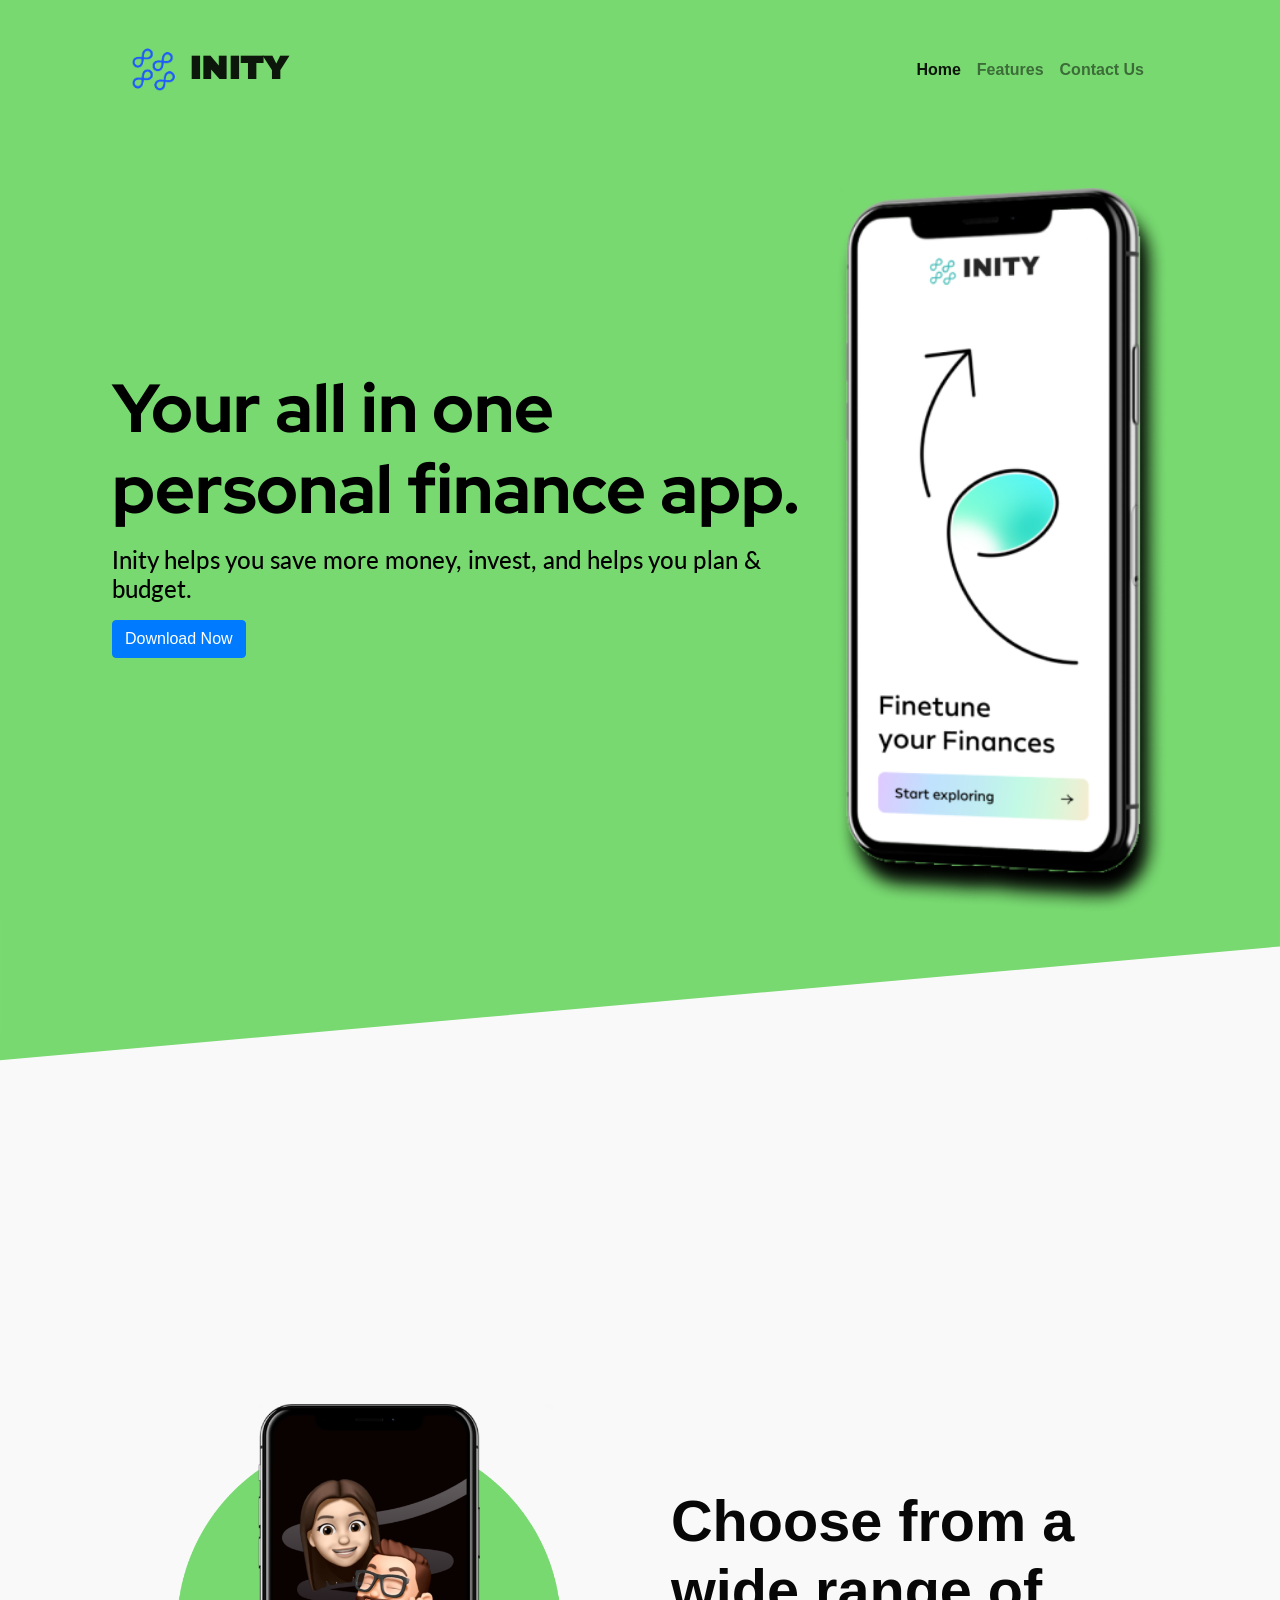
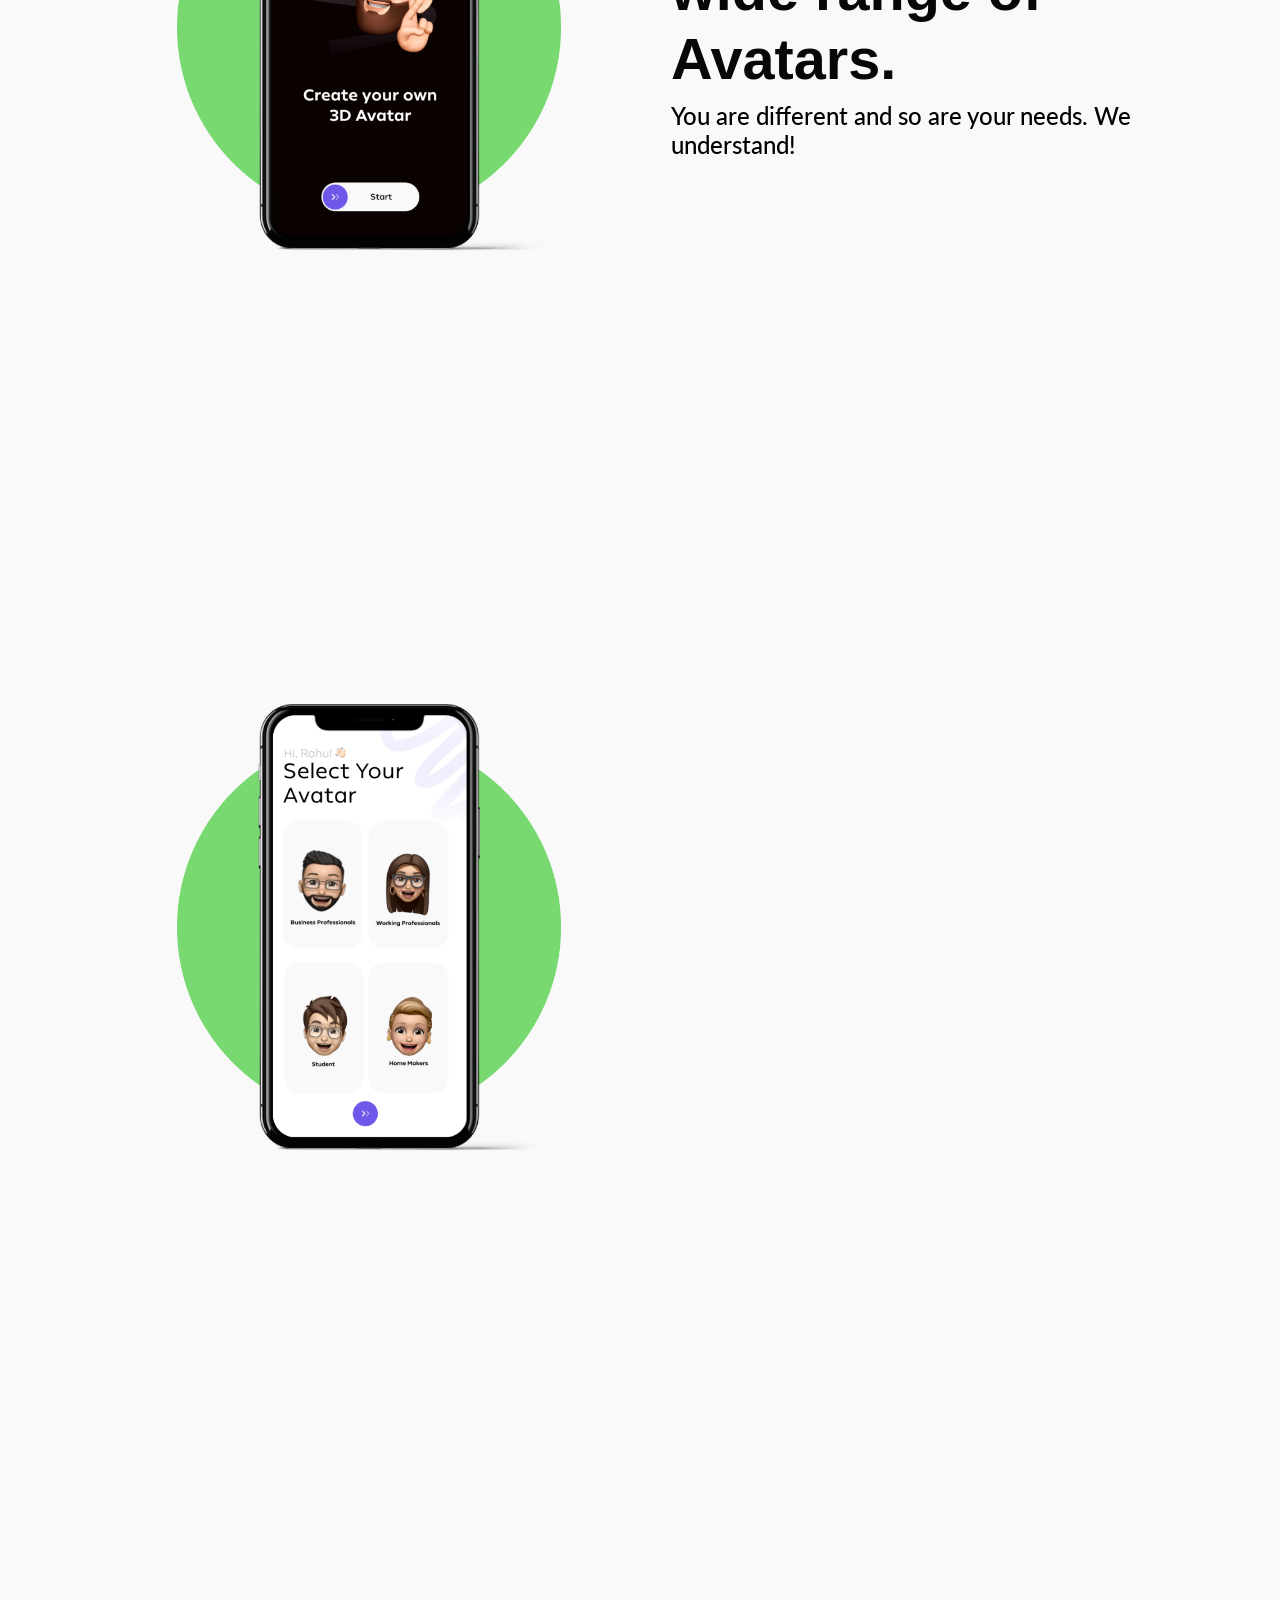
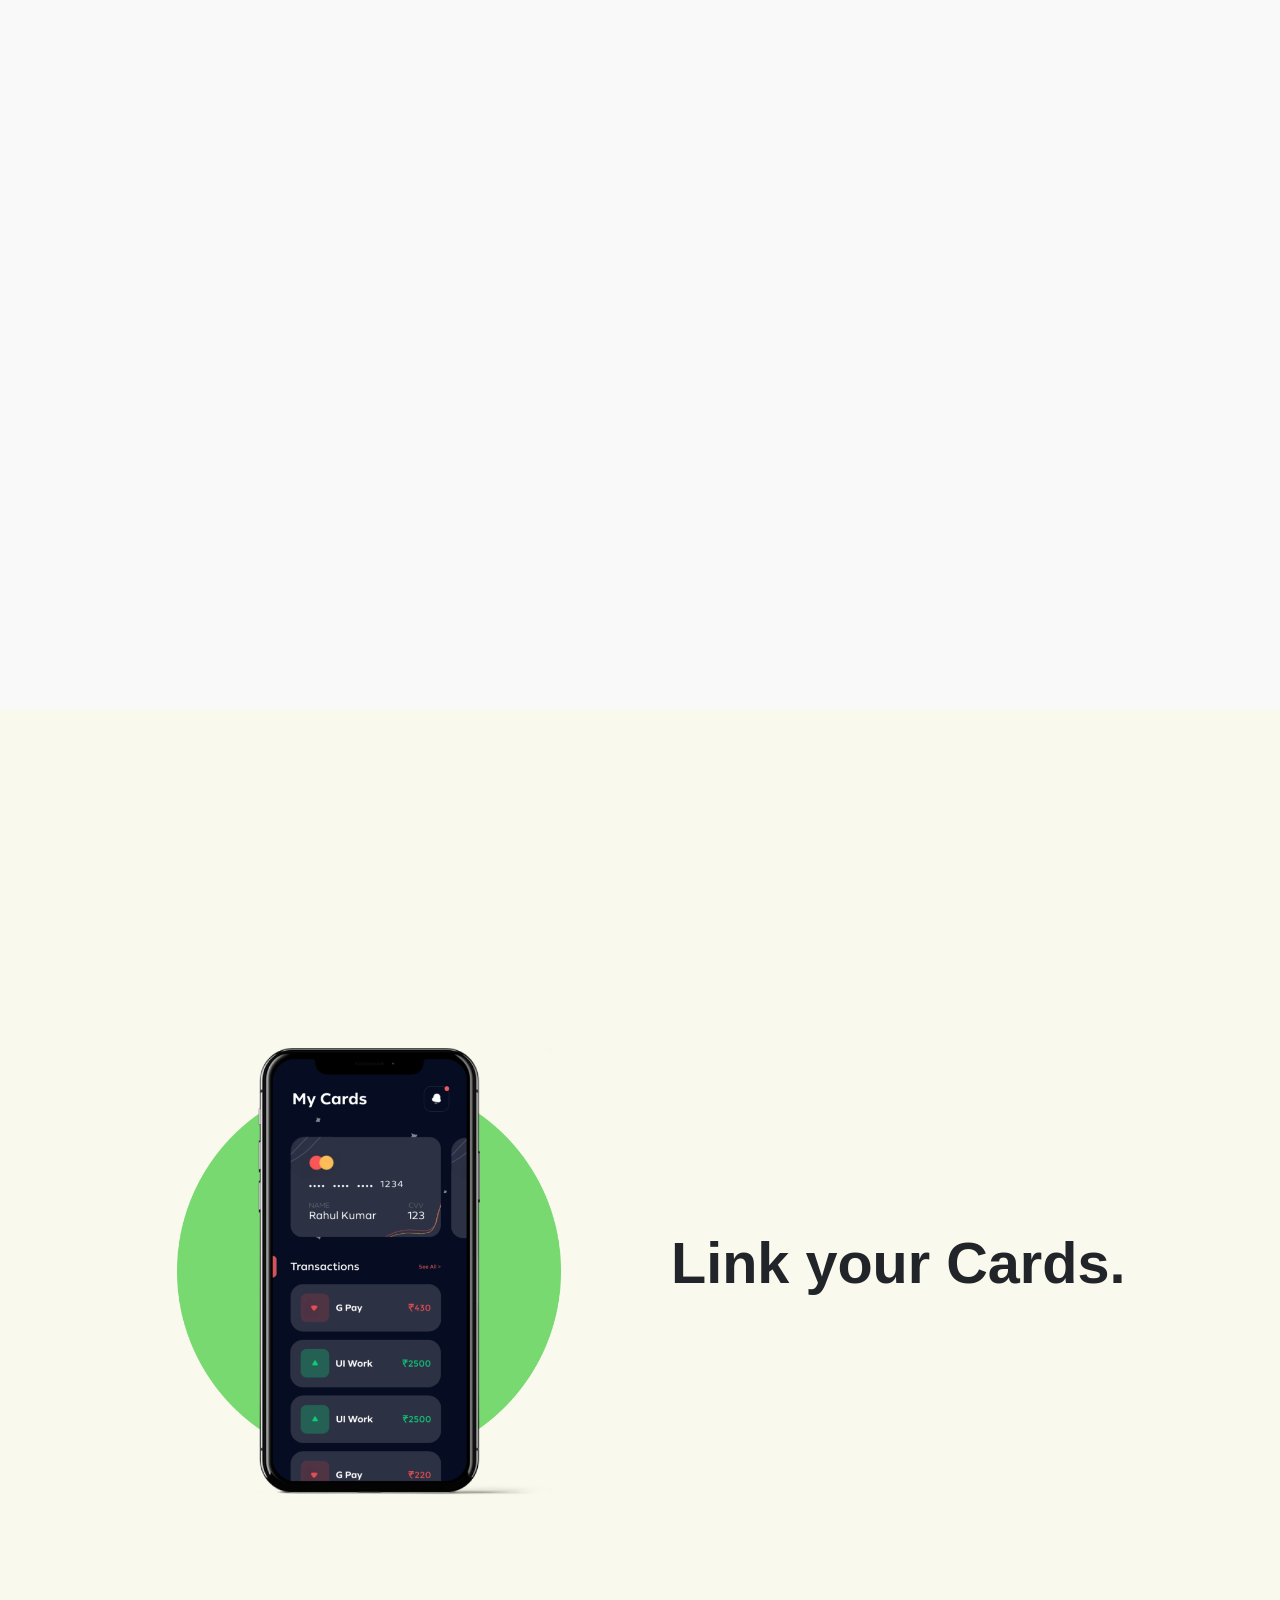
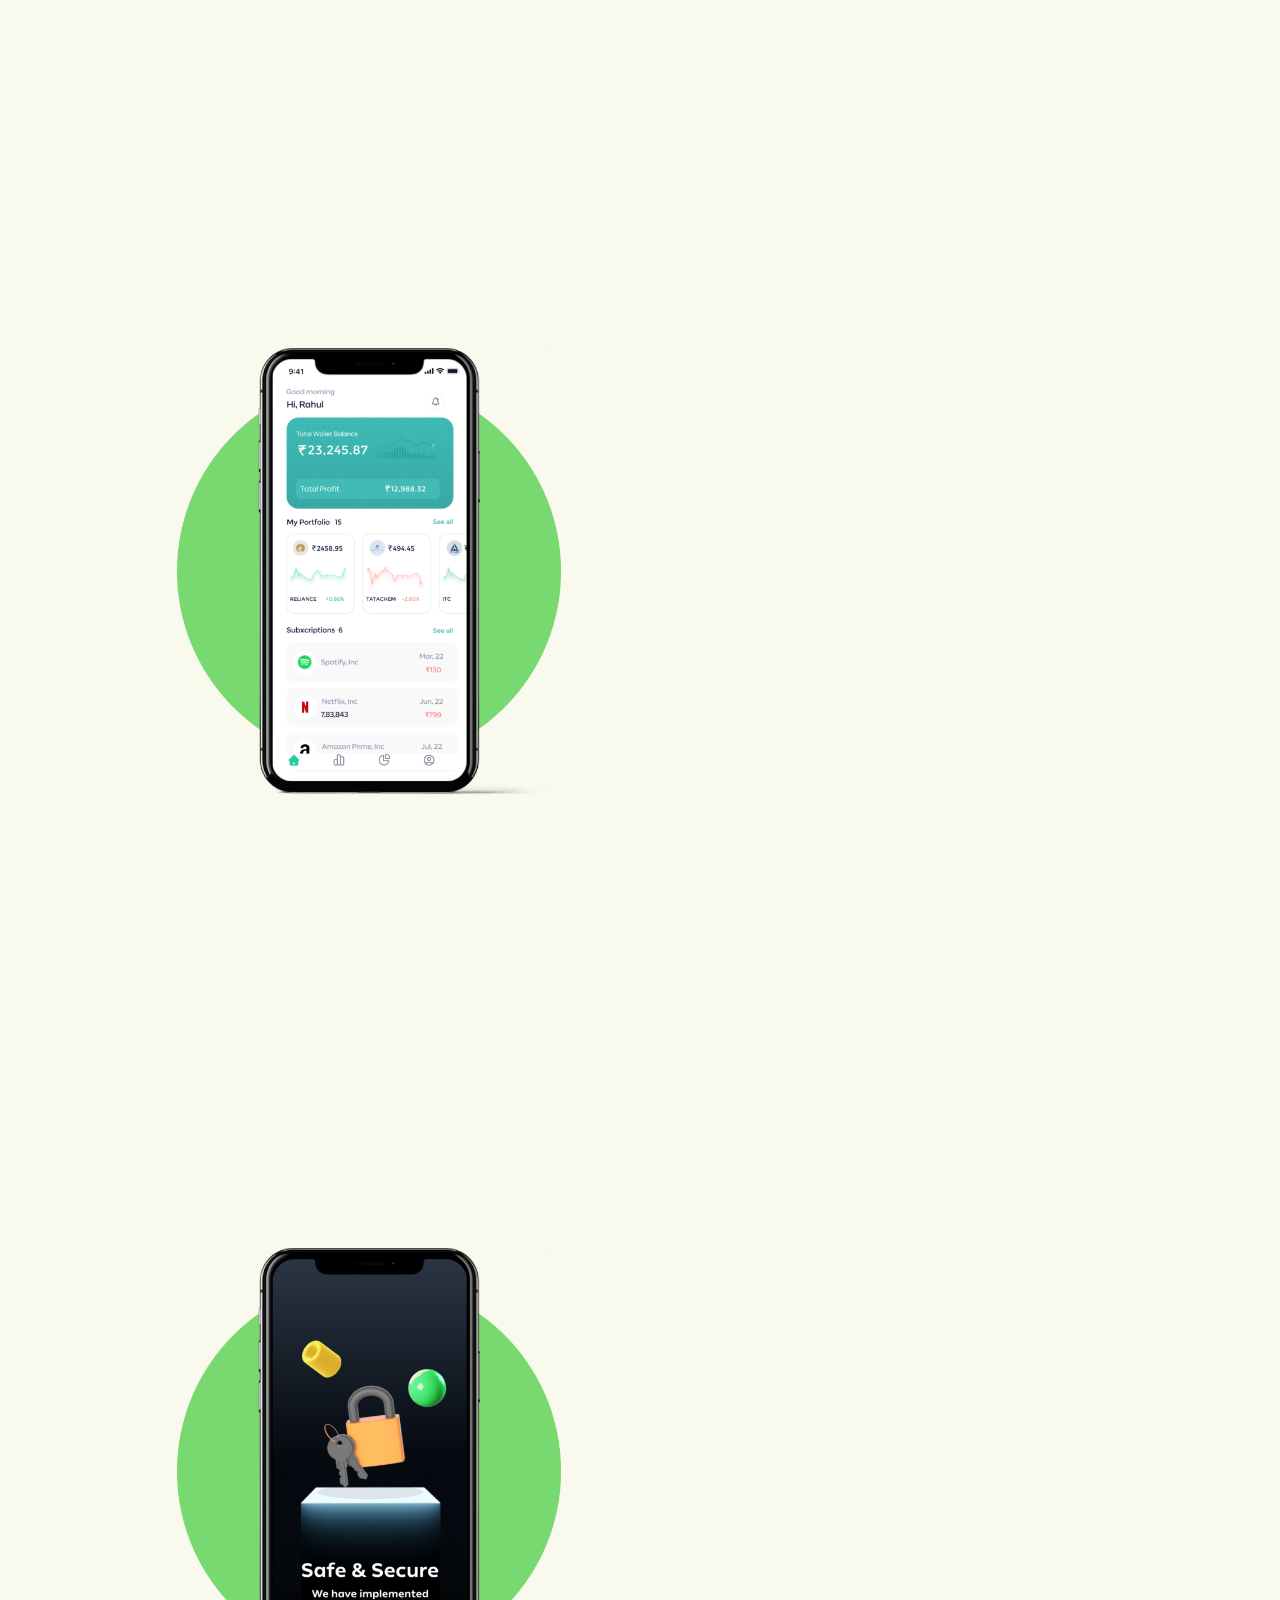
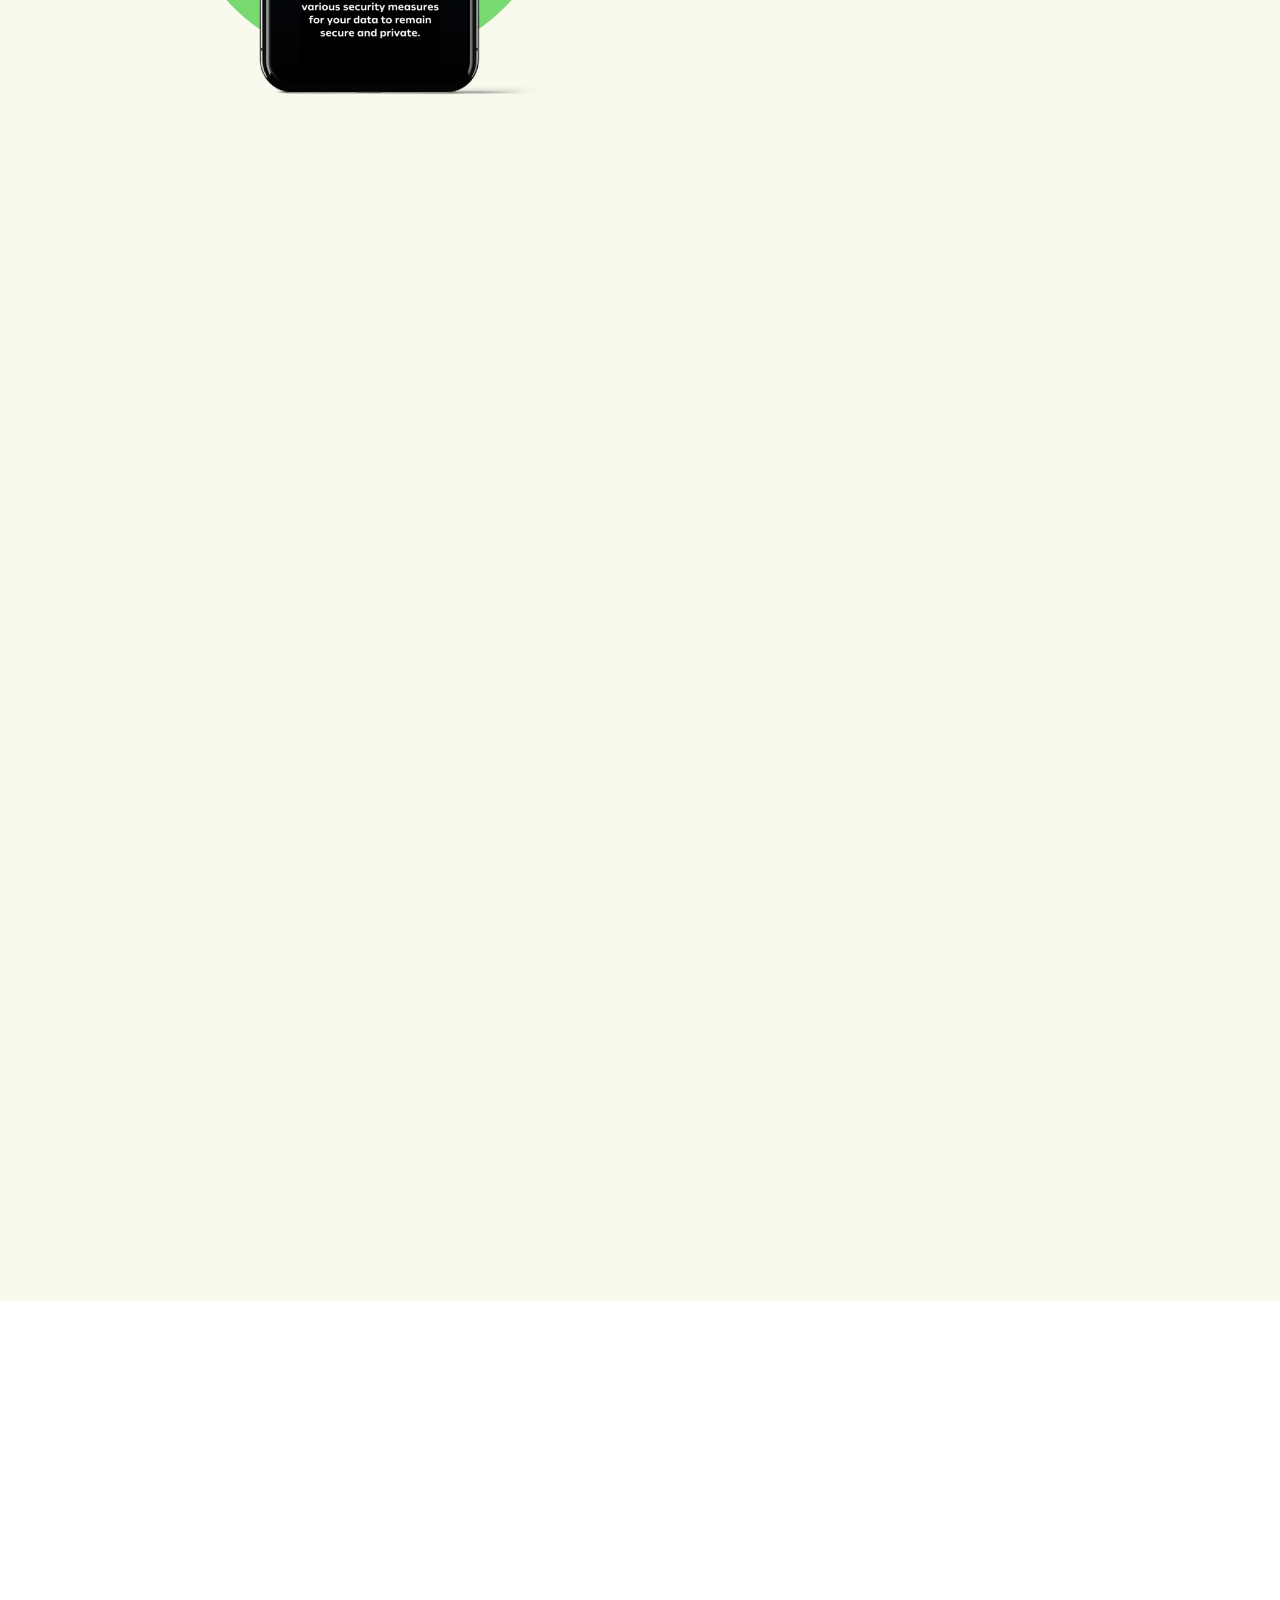
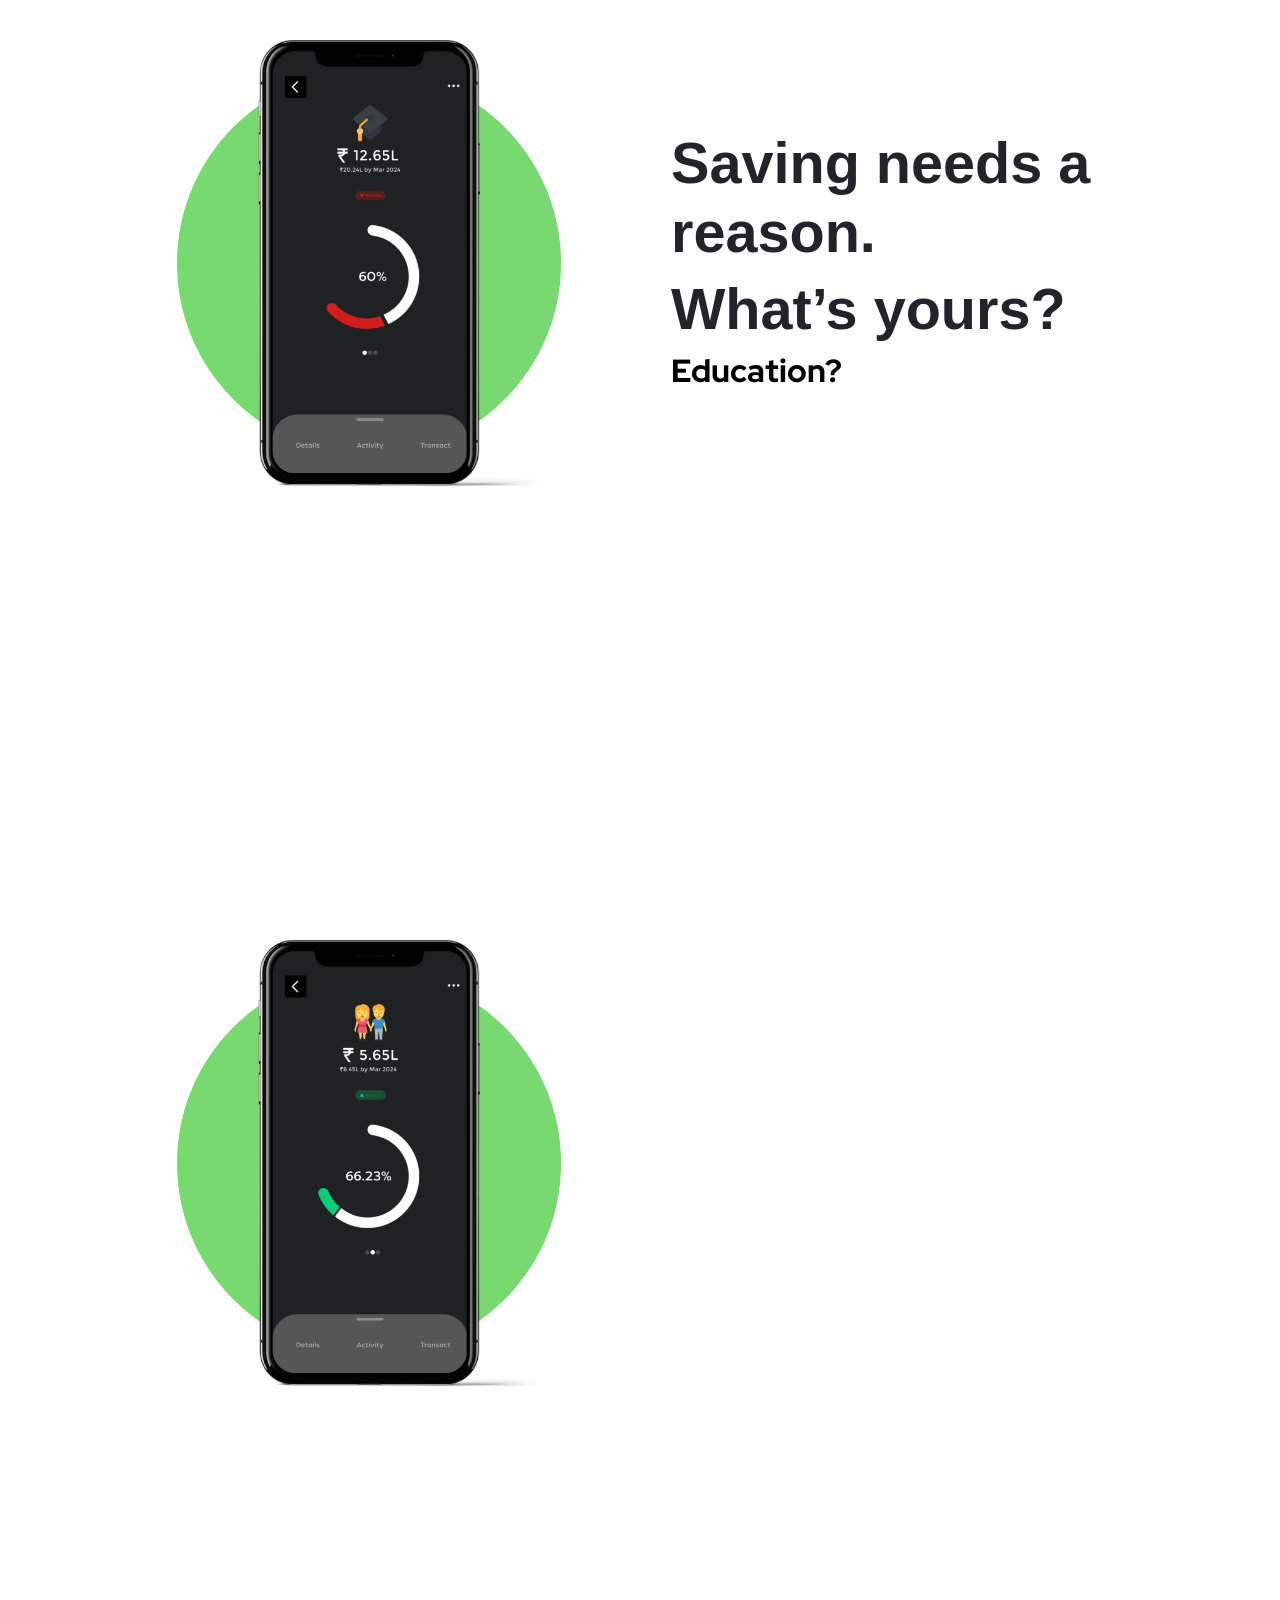
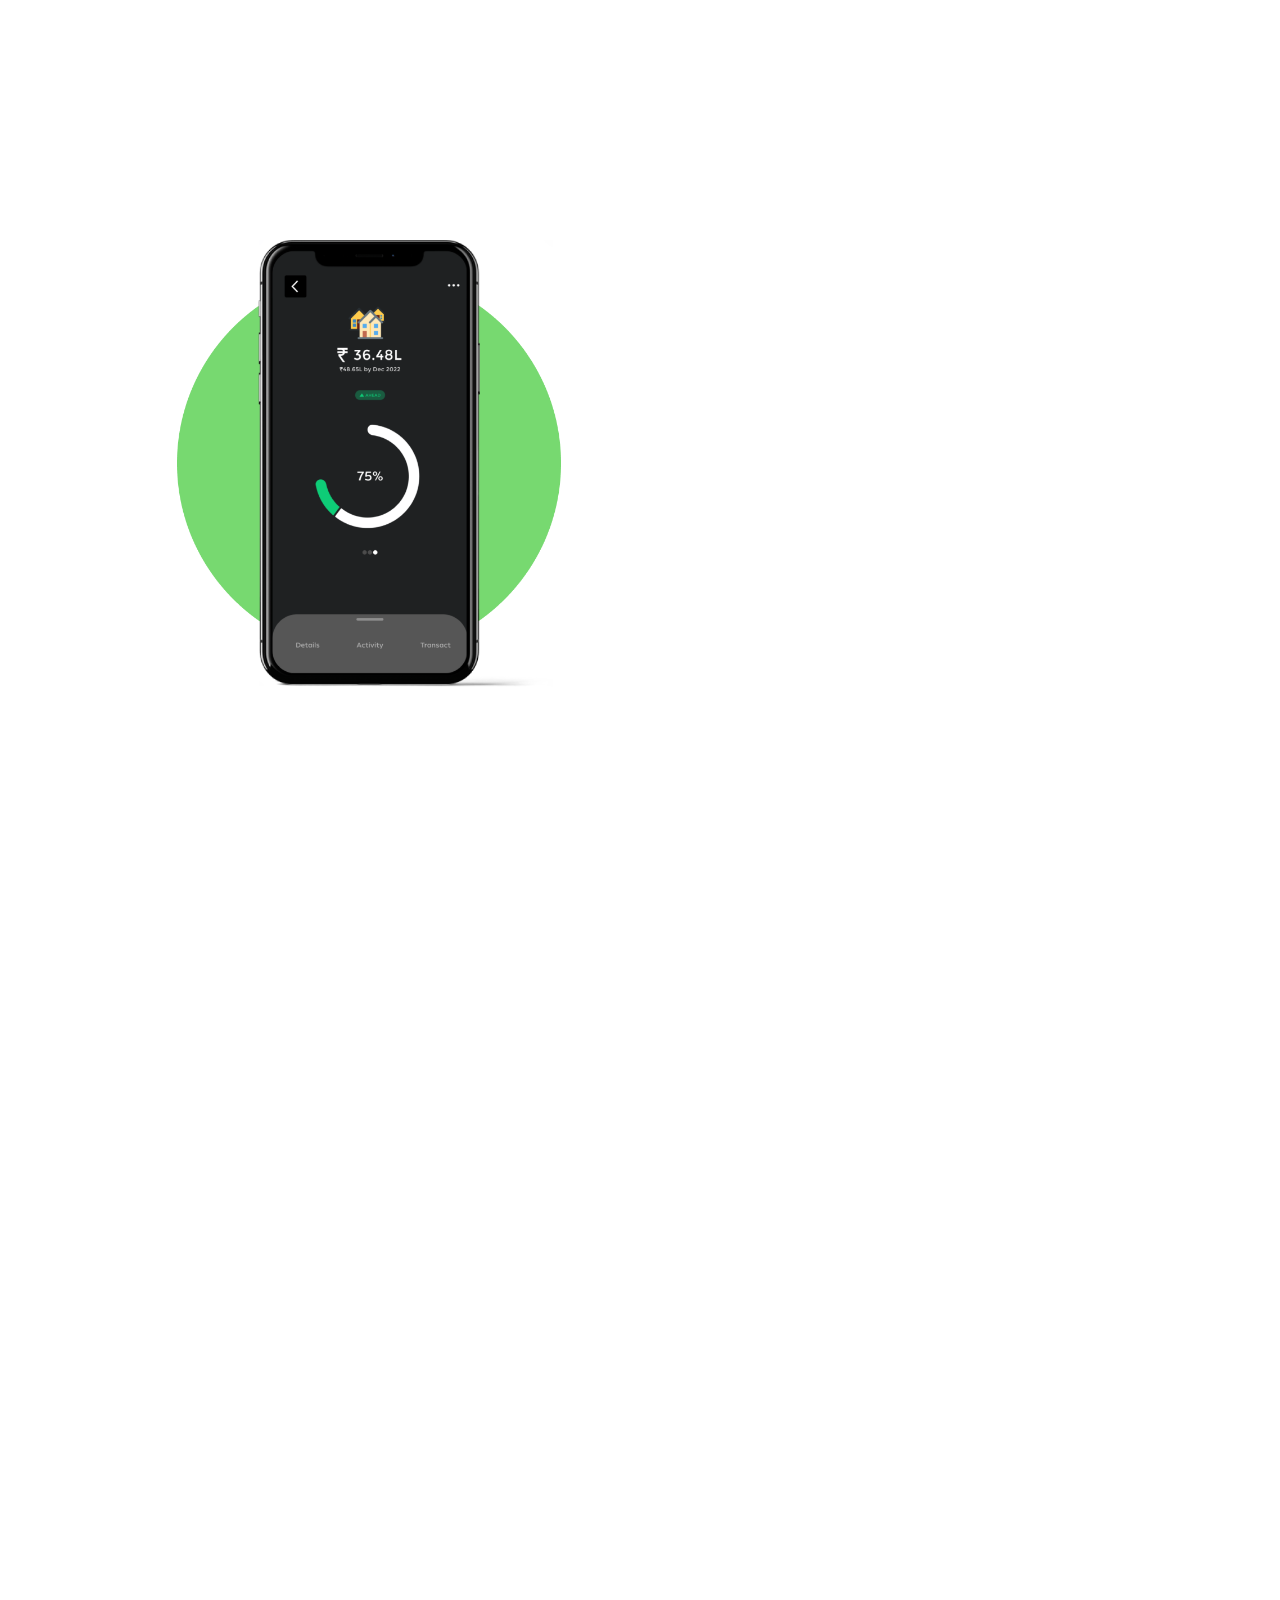
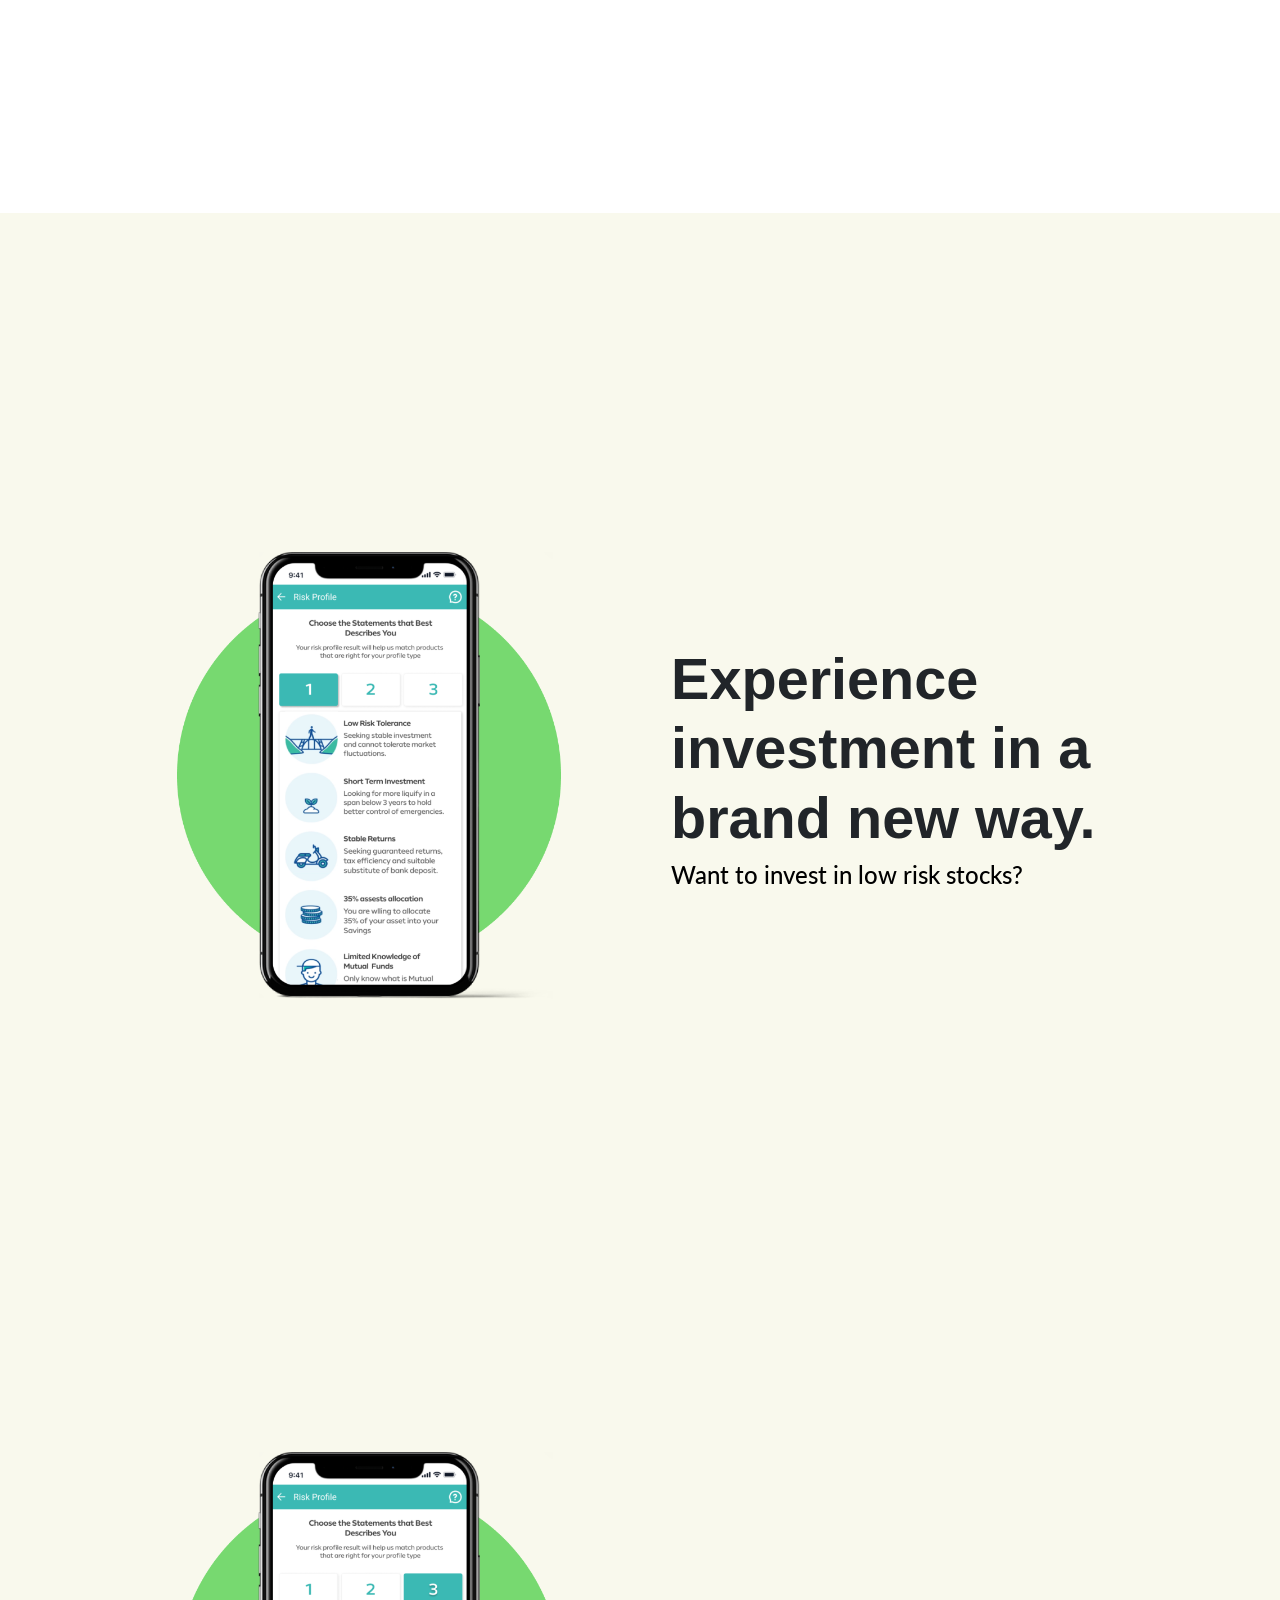
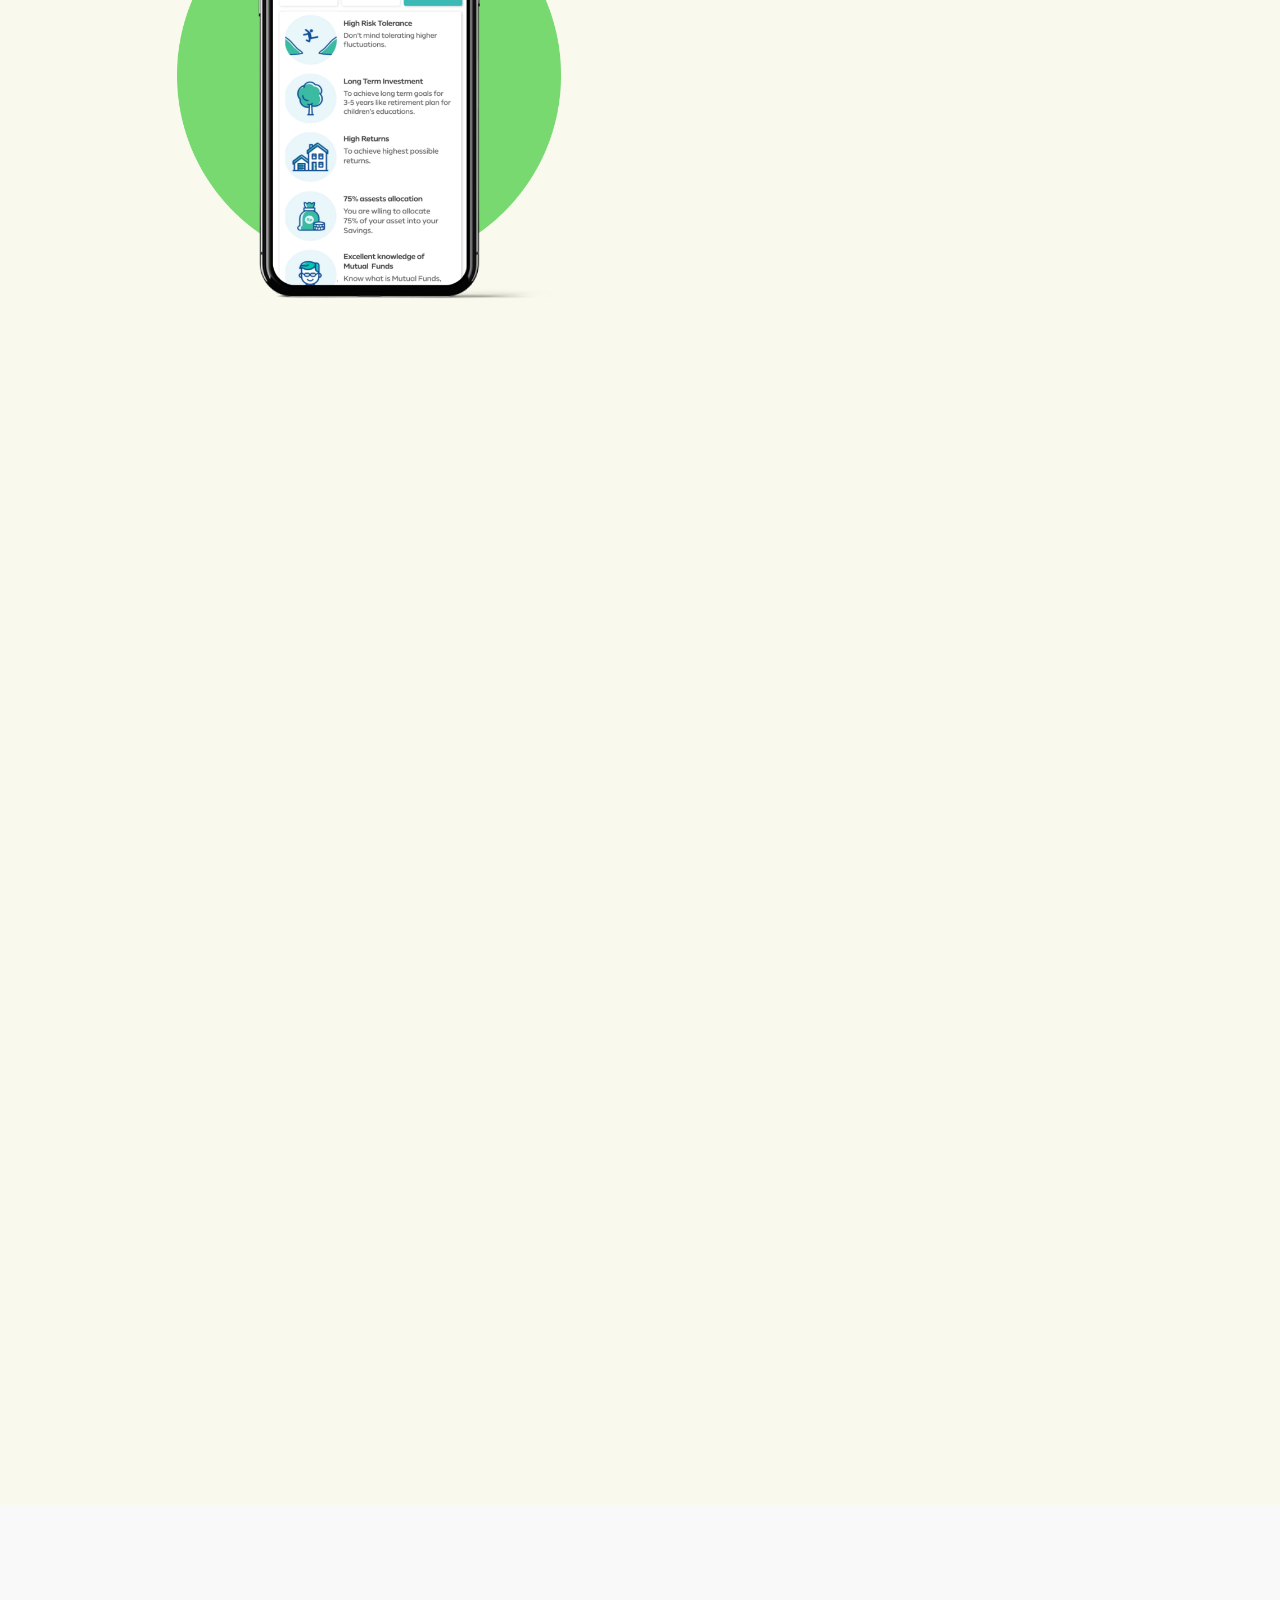
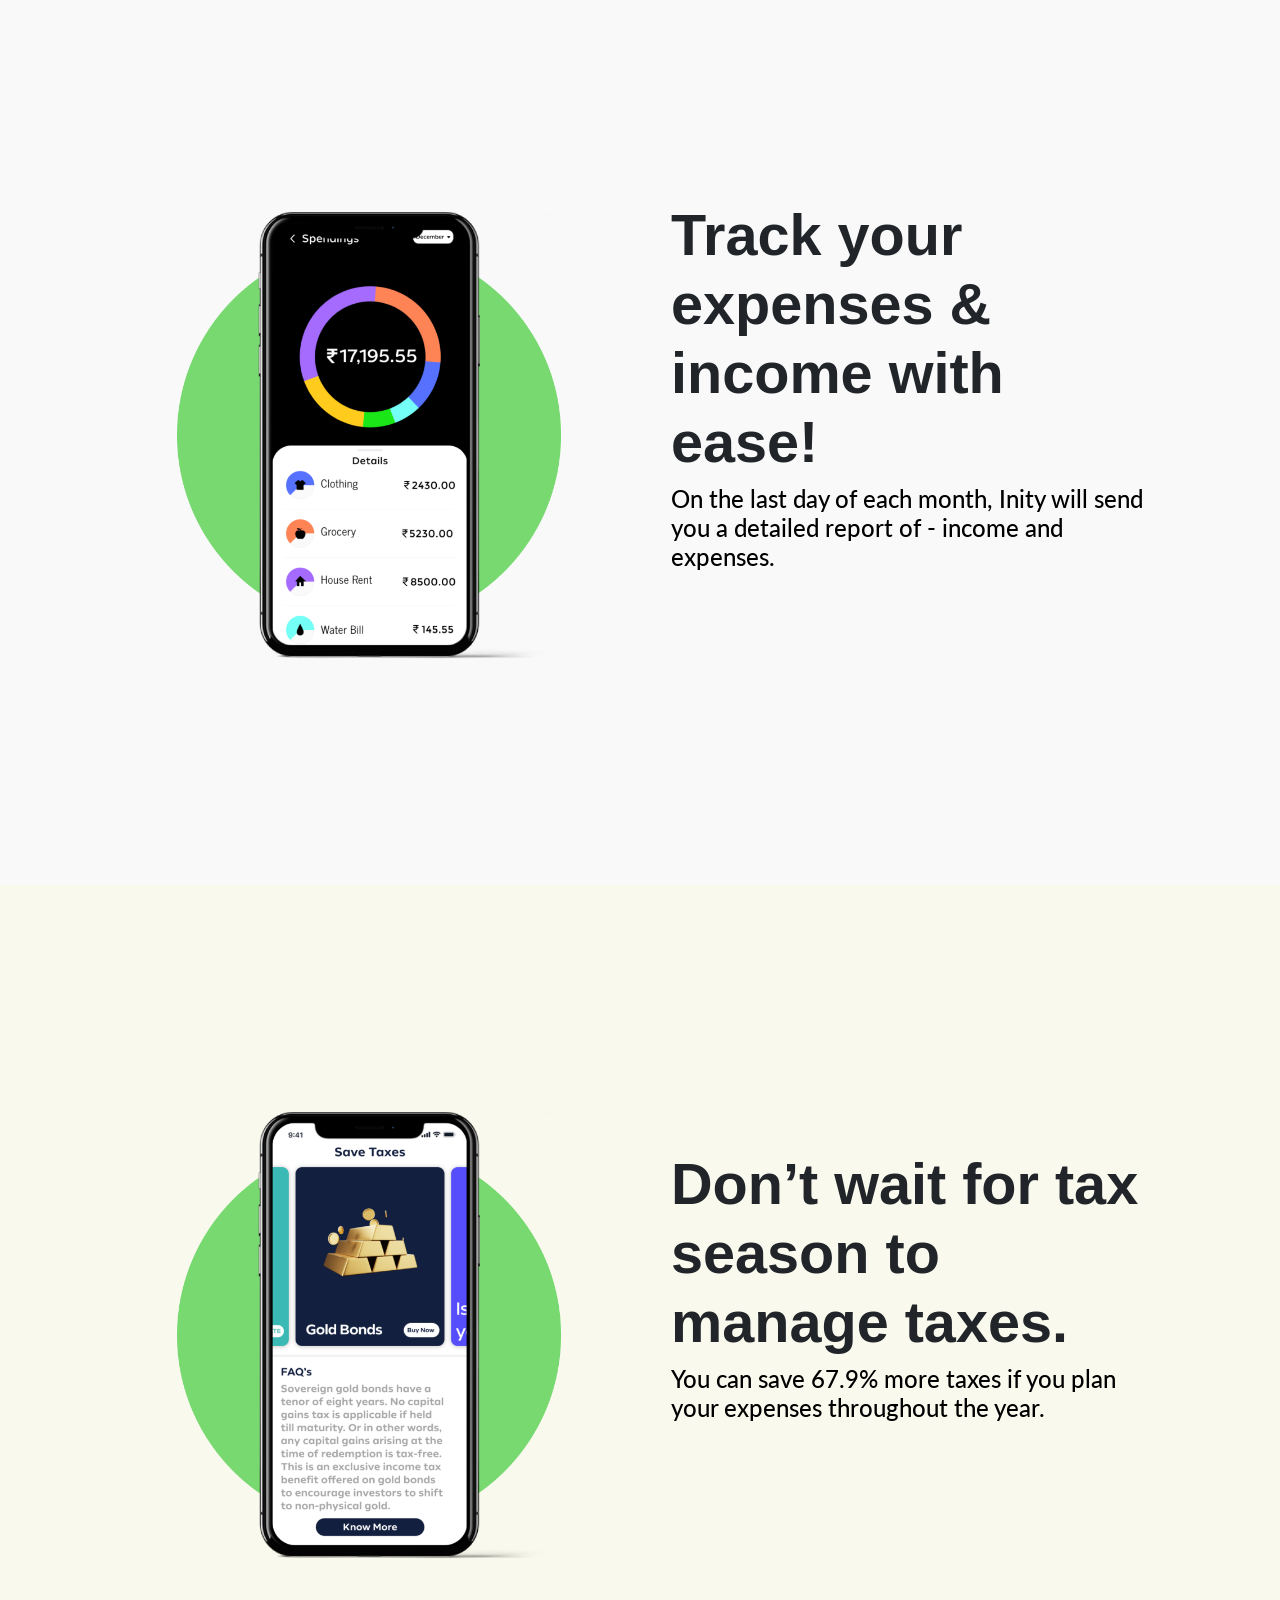
==== commit 54309f80: "popup link changed" ====
--- a/index.html
+++ b/index.html
@@ -107,7 +107,7 @@
             Click on the button below to get a free premium membership and a beta update.
           </p> -->
           
-          <form action="#email-div">
+          <form action="https://inity.netlify.app/#email-div">
             <span class="subs-btn">
                 <button  >Yeah Sure!</button>
             </span>
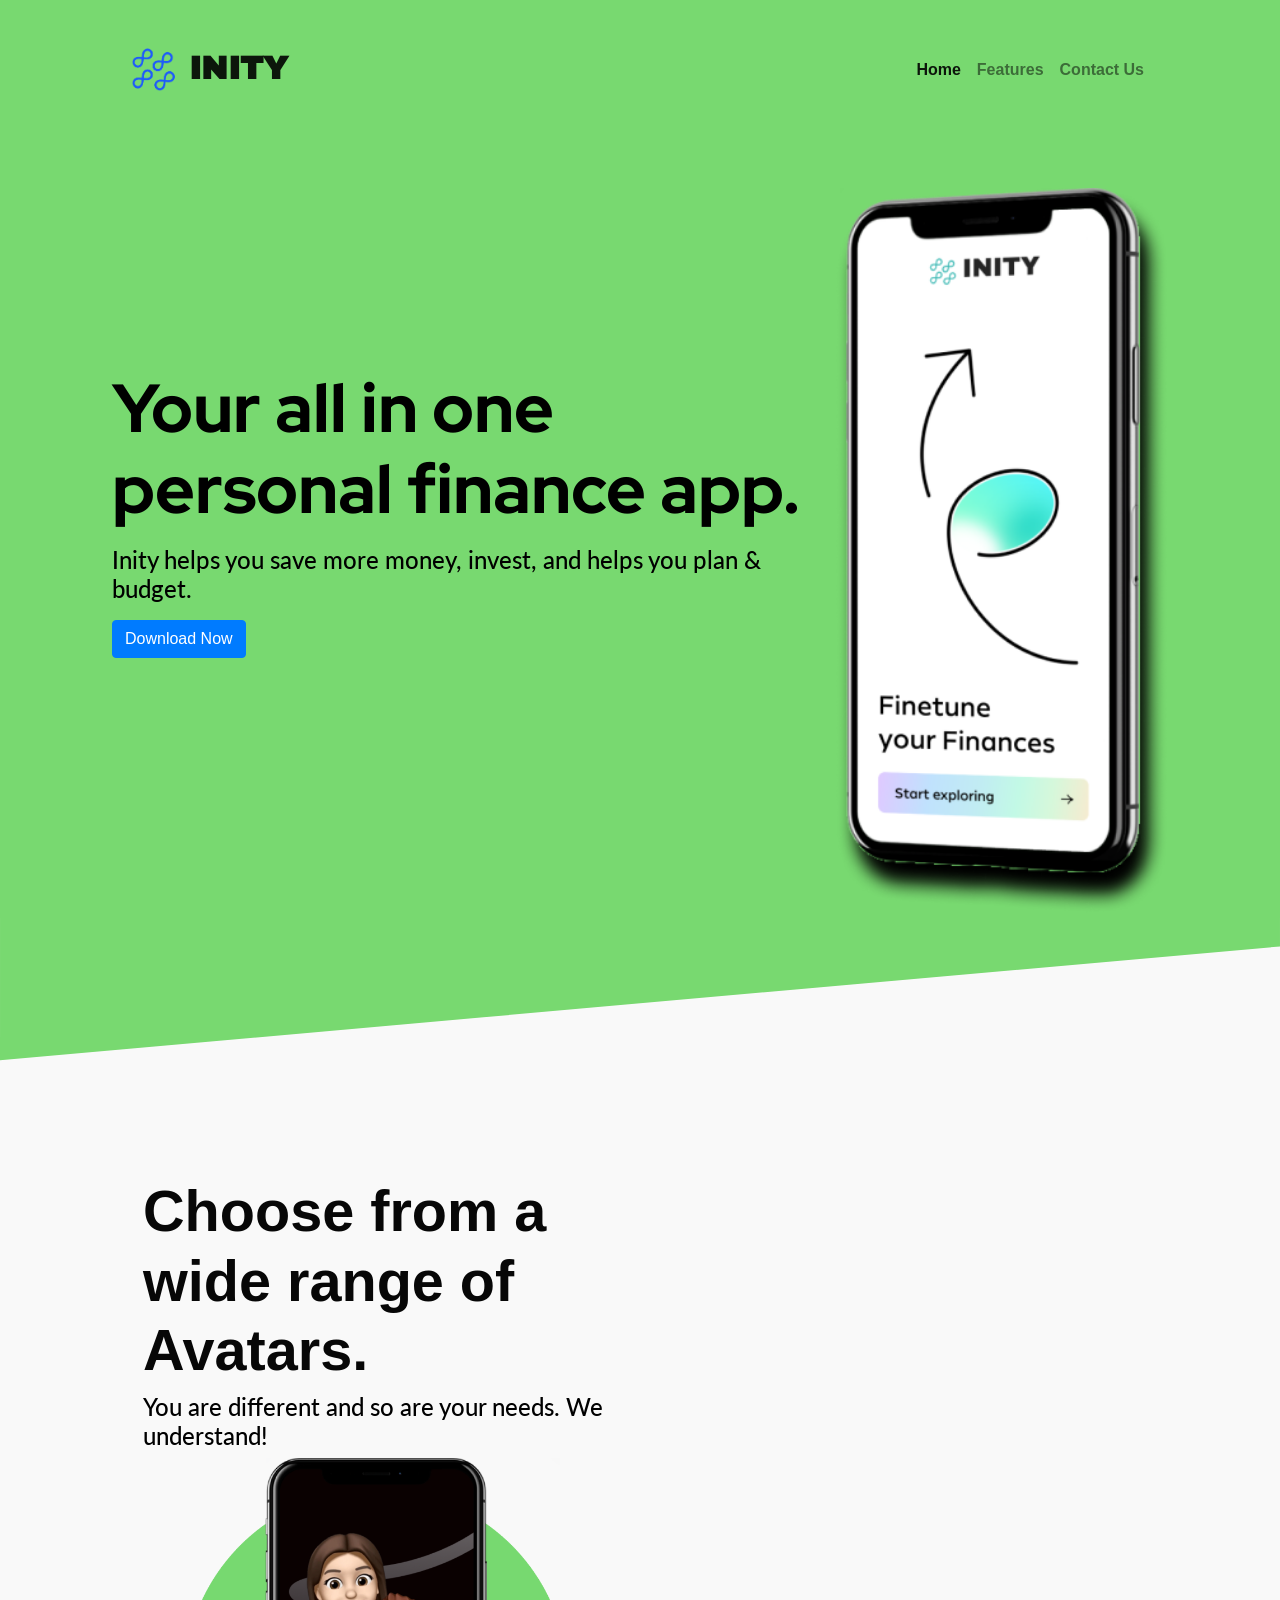
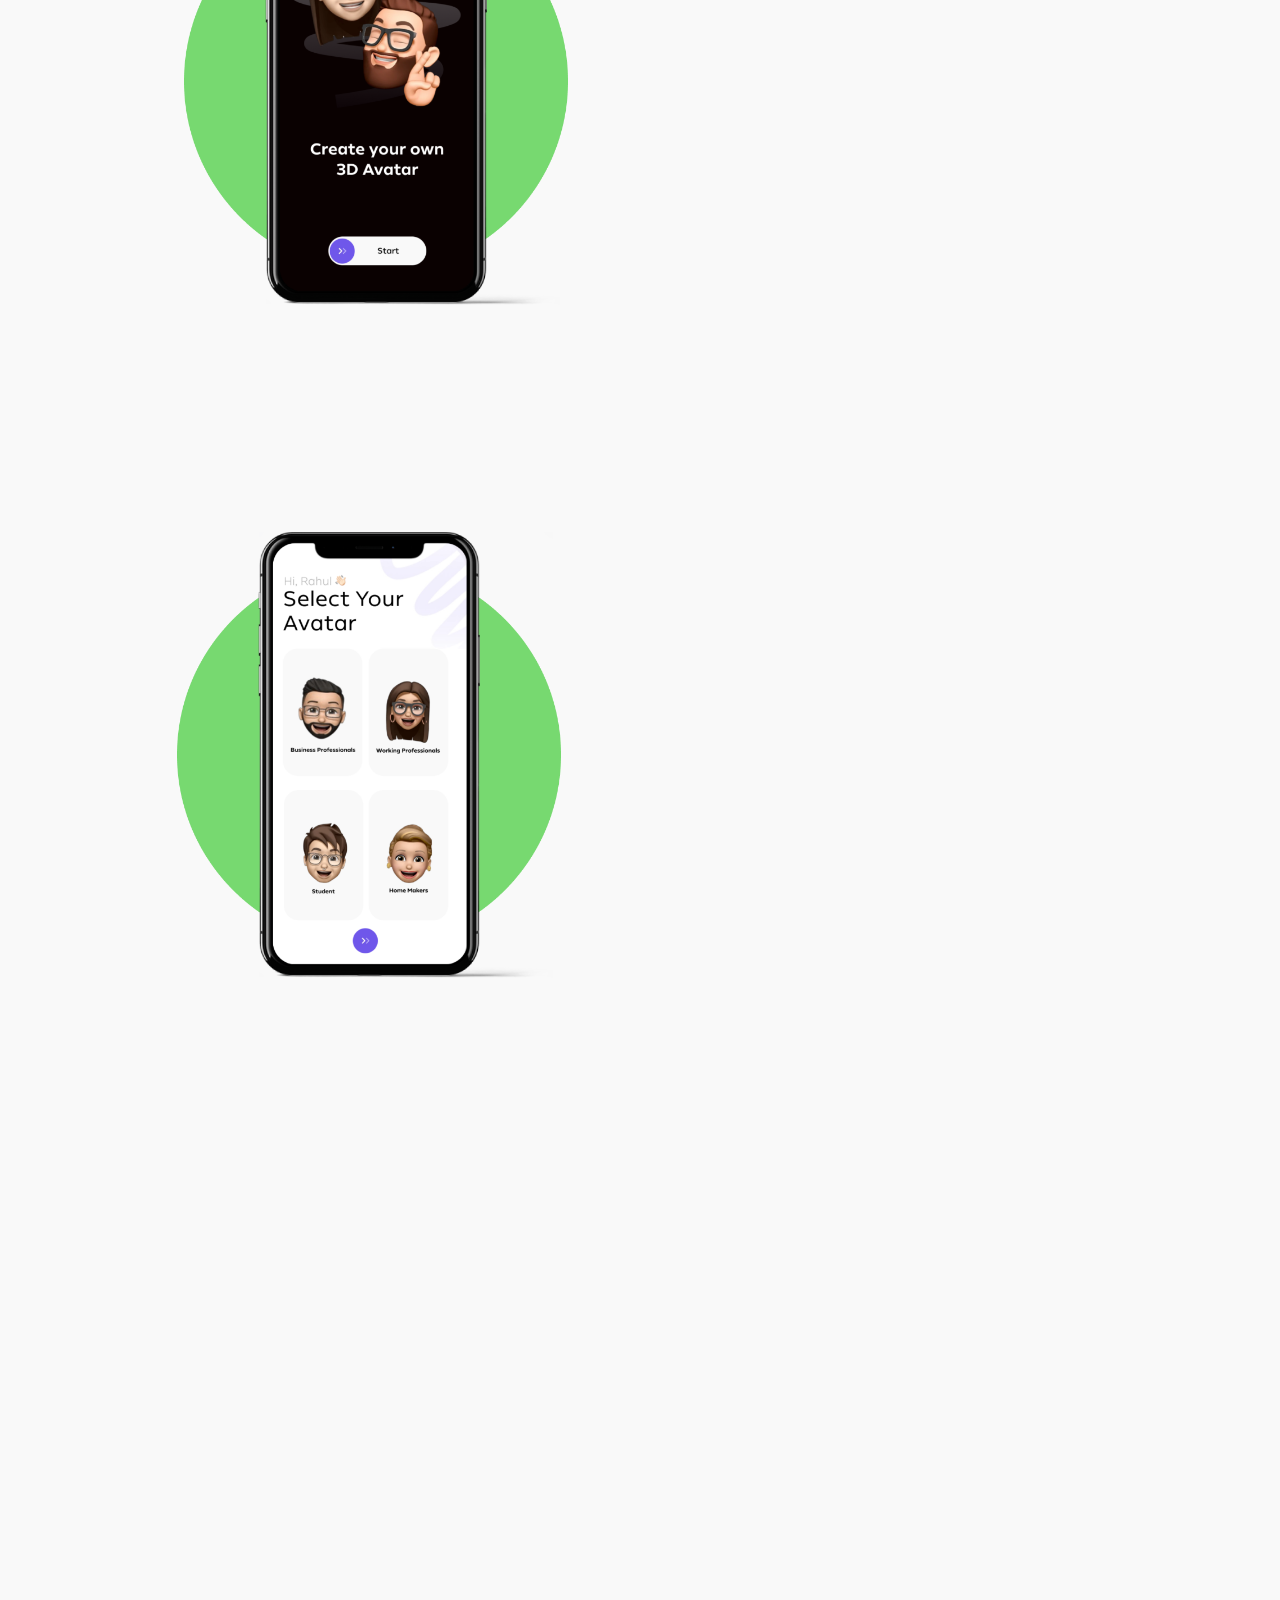
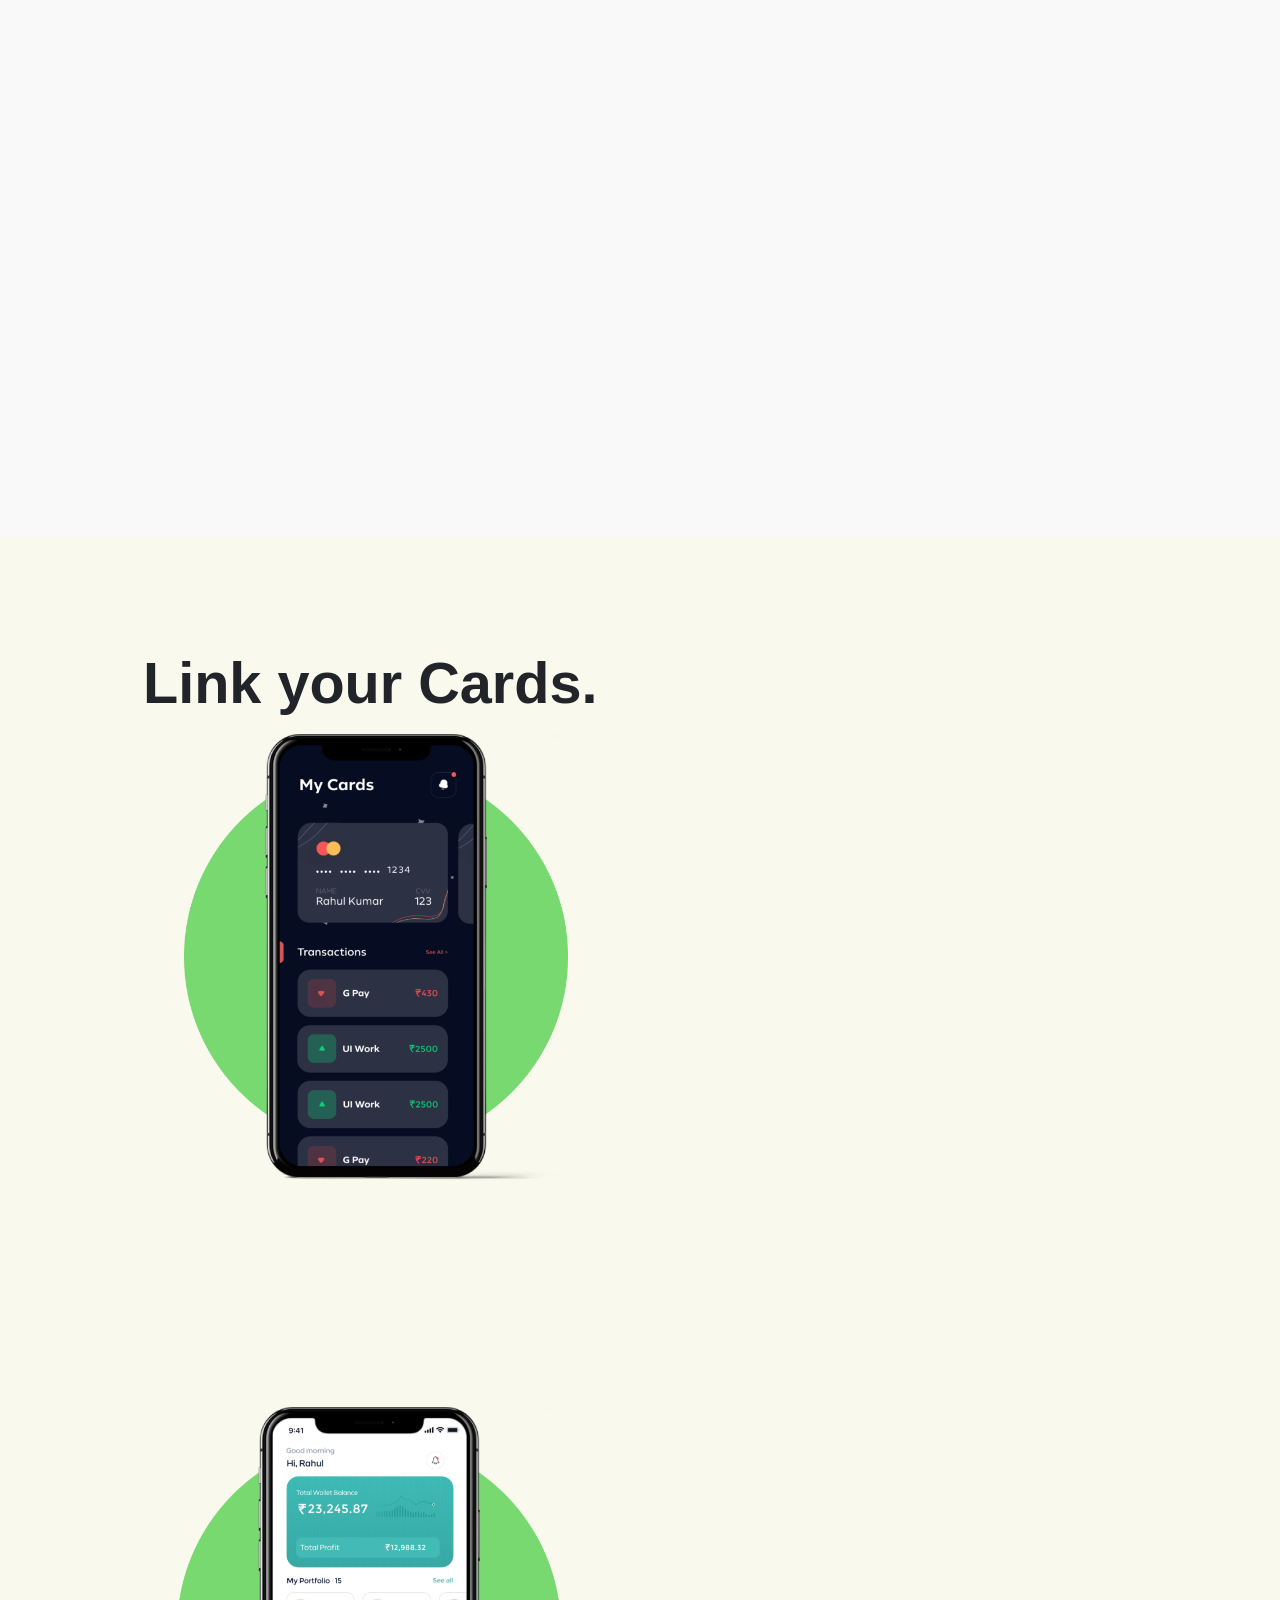
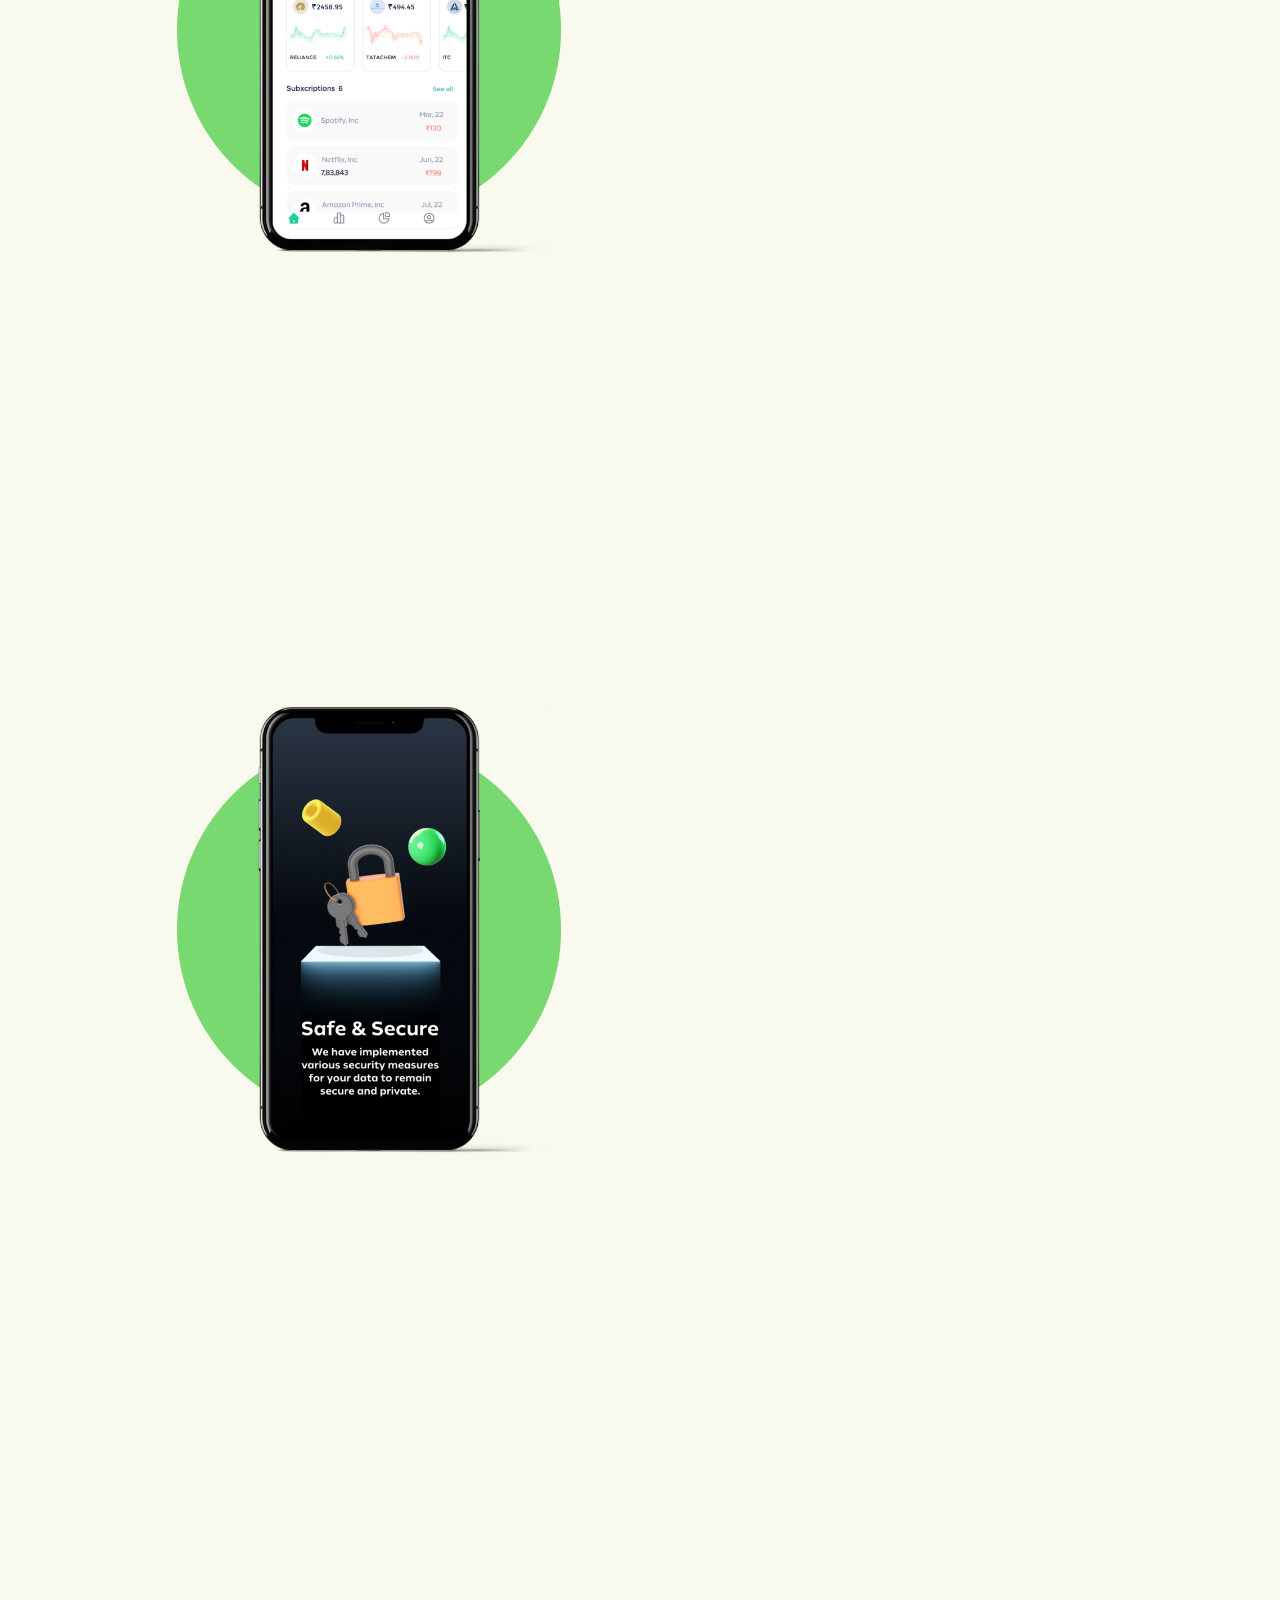
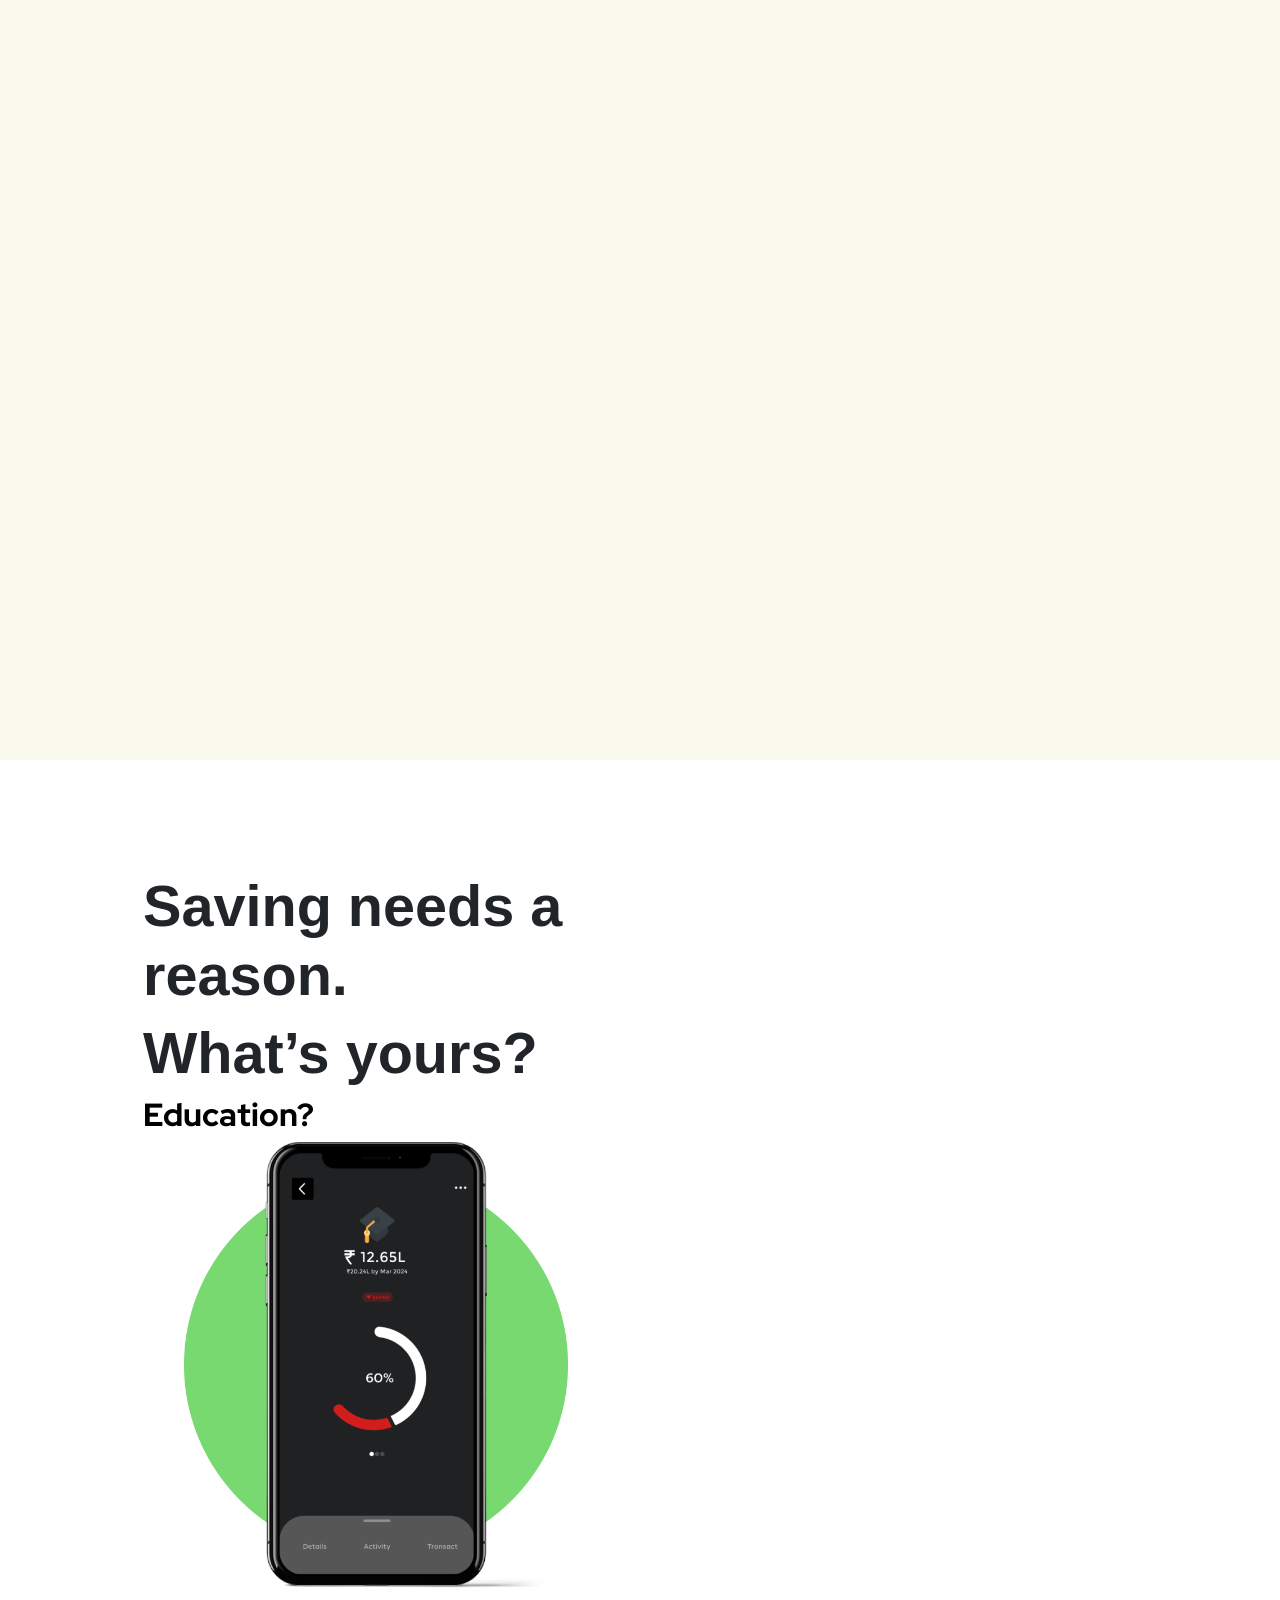
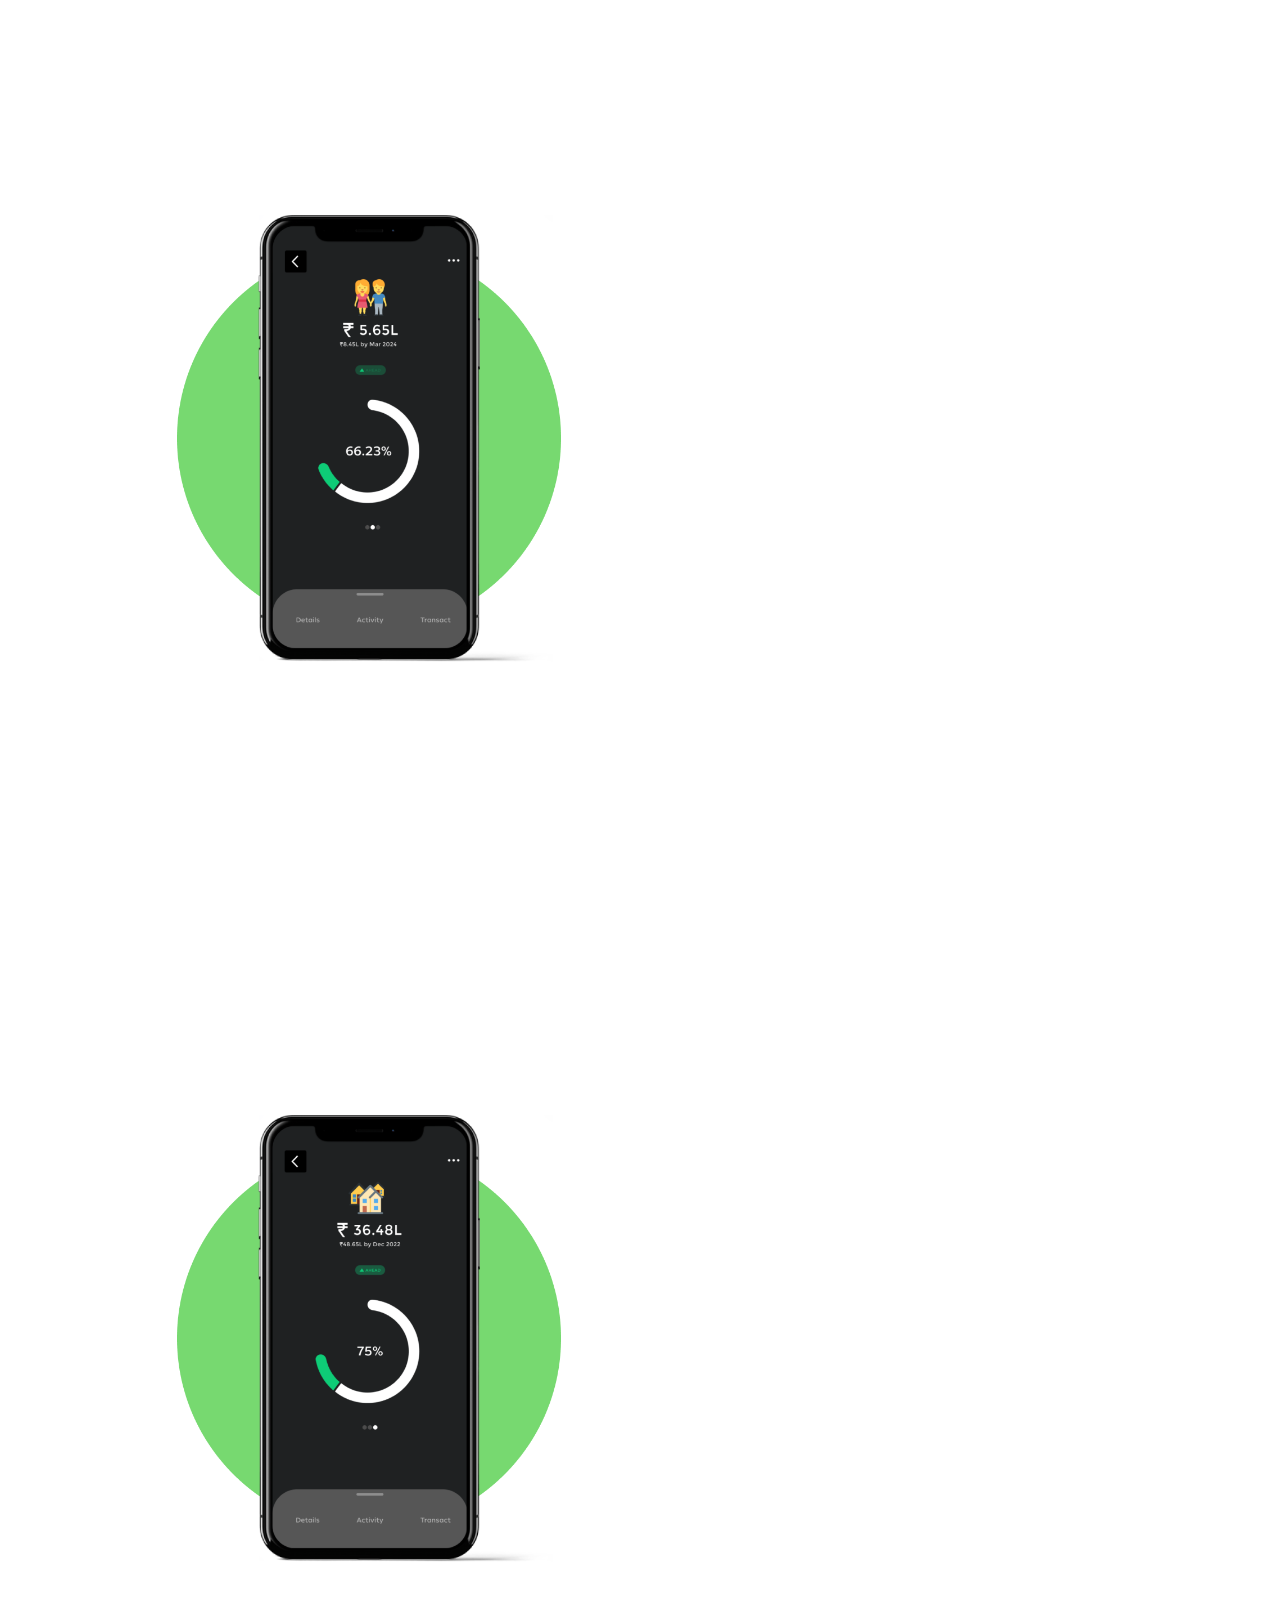
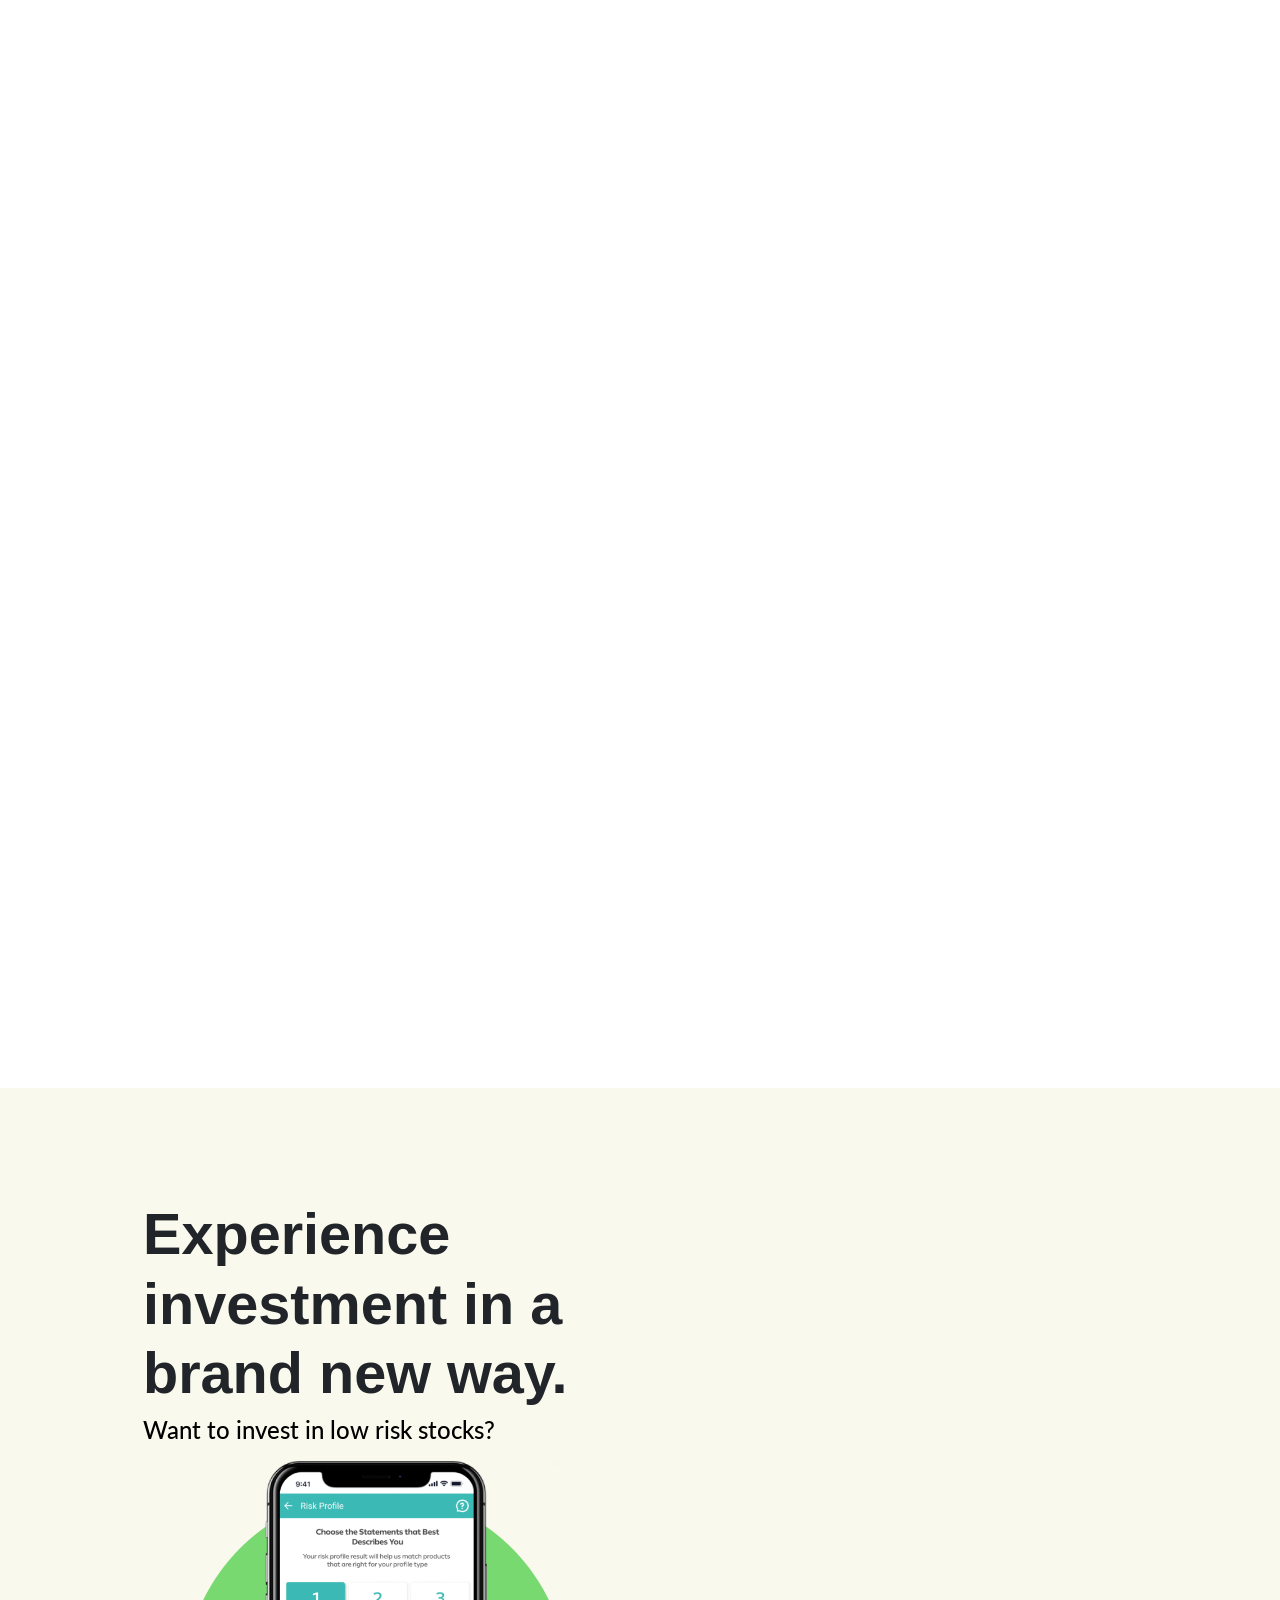
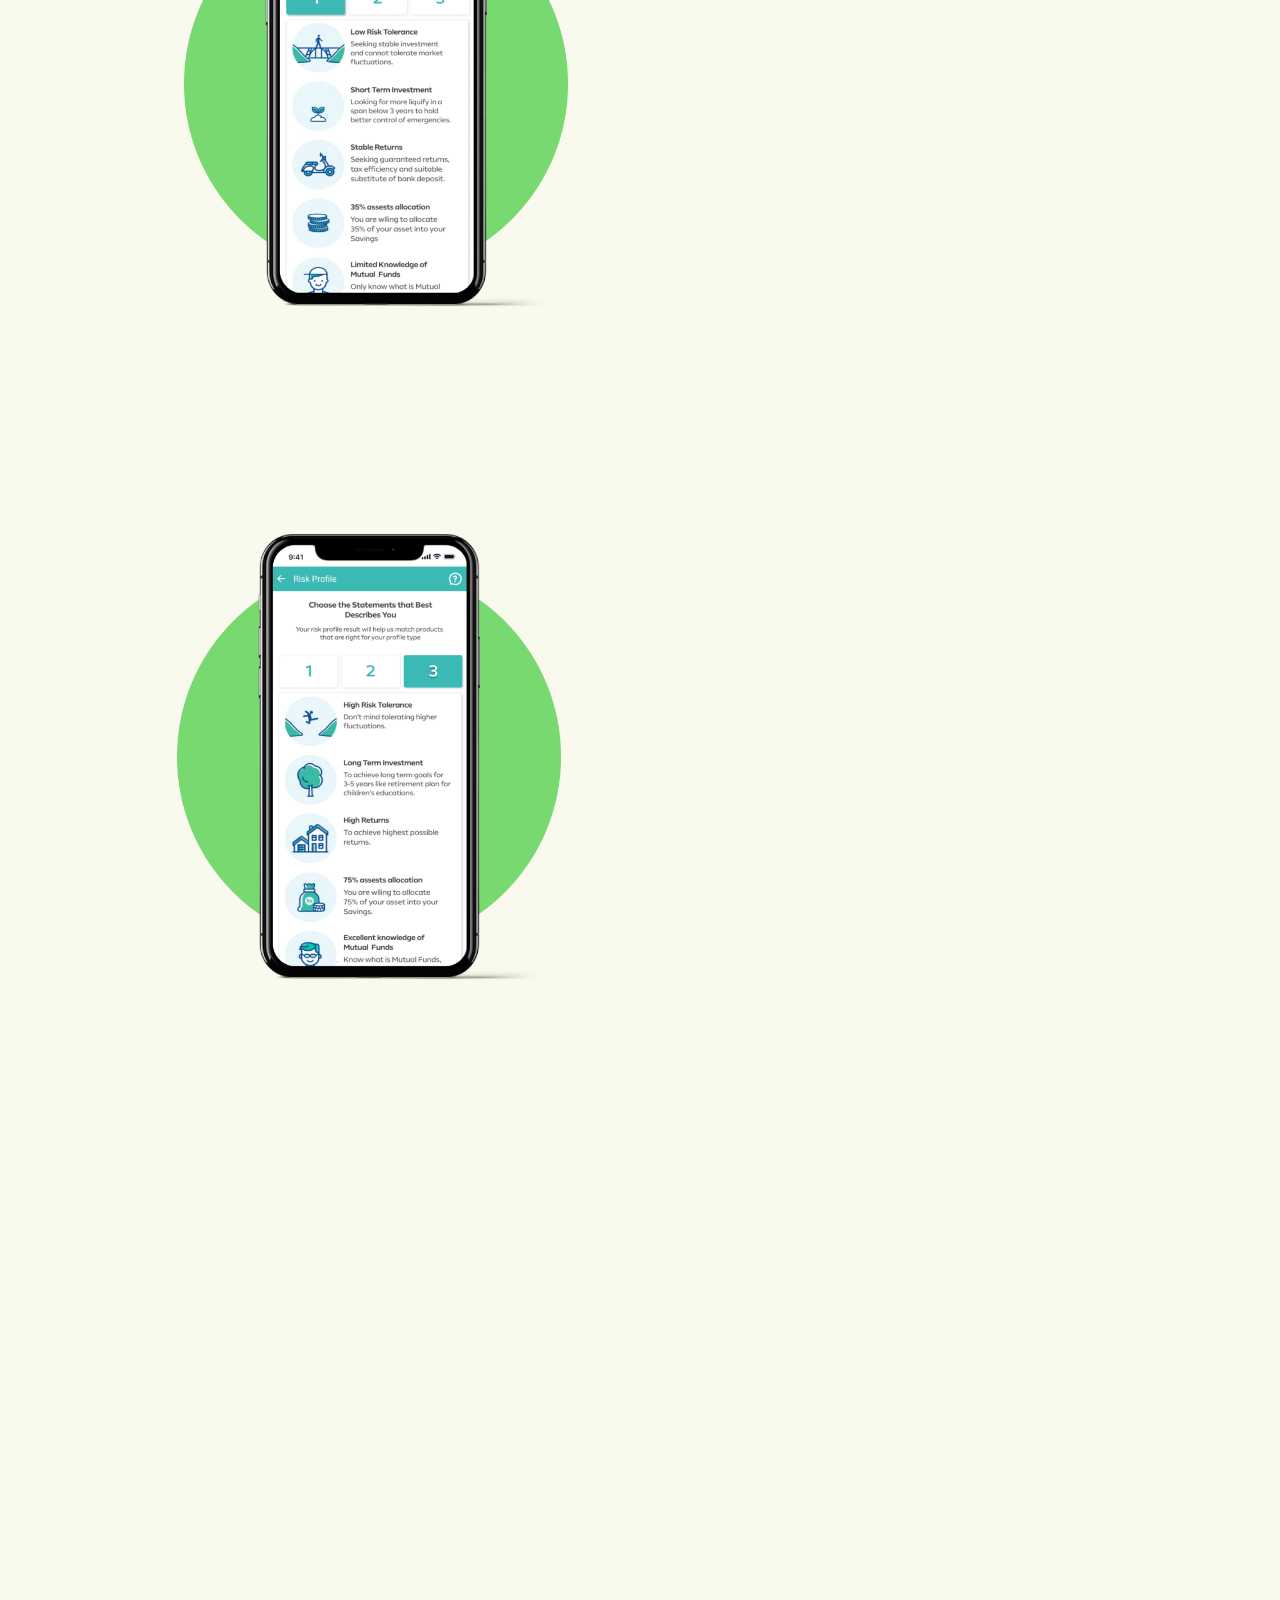
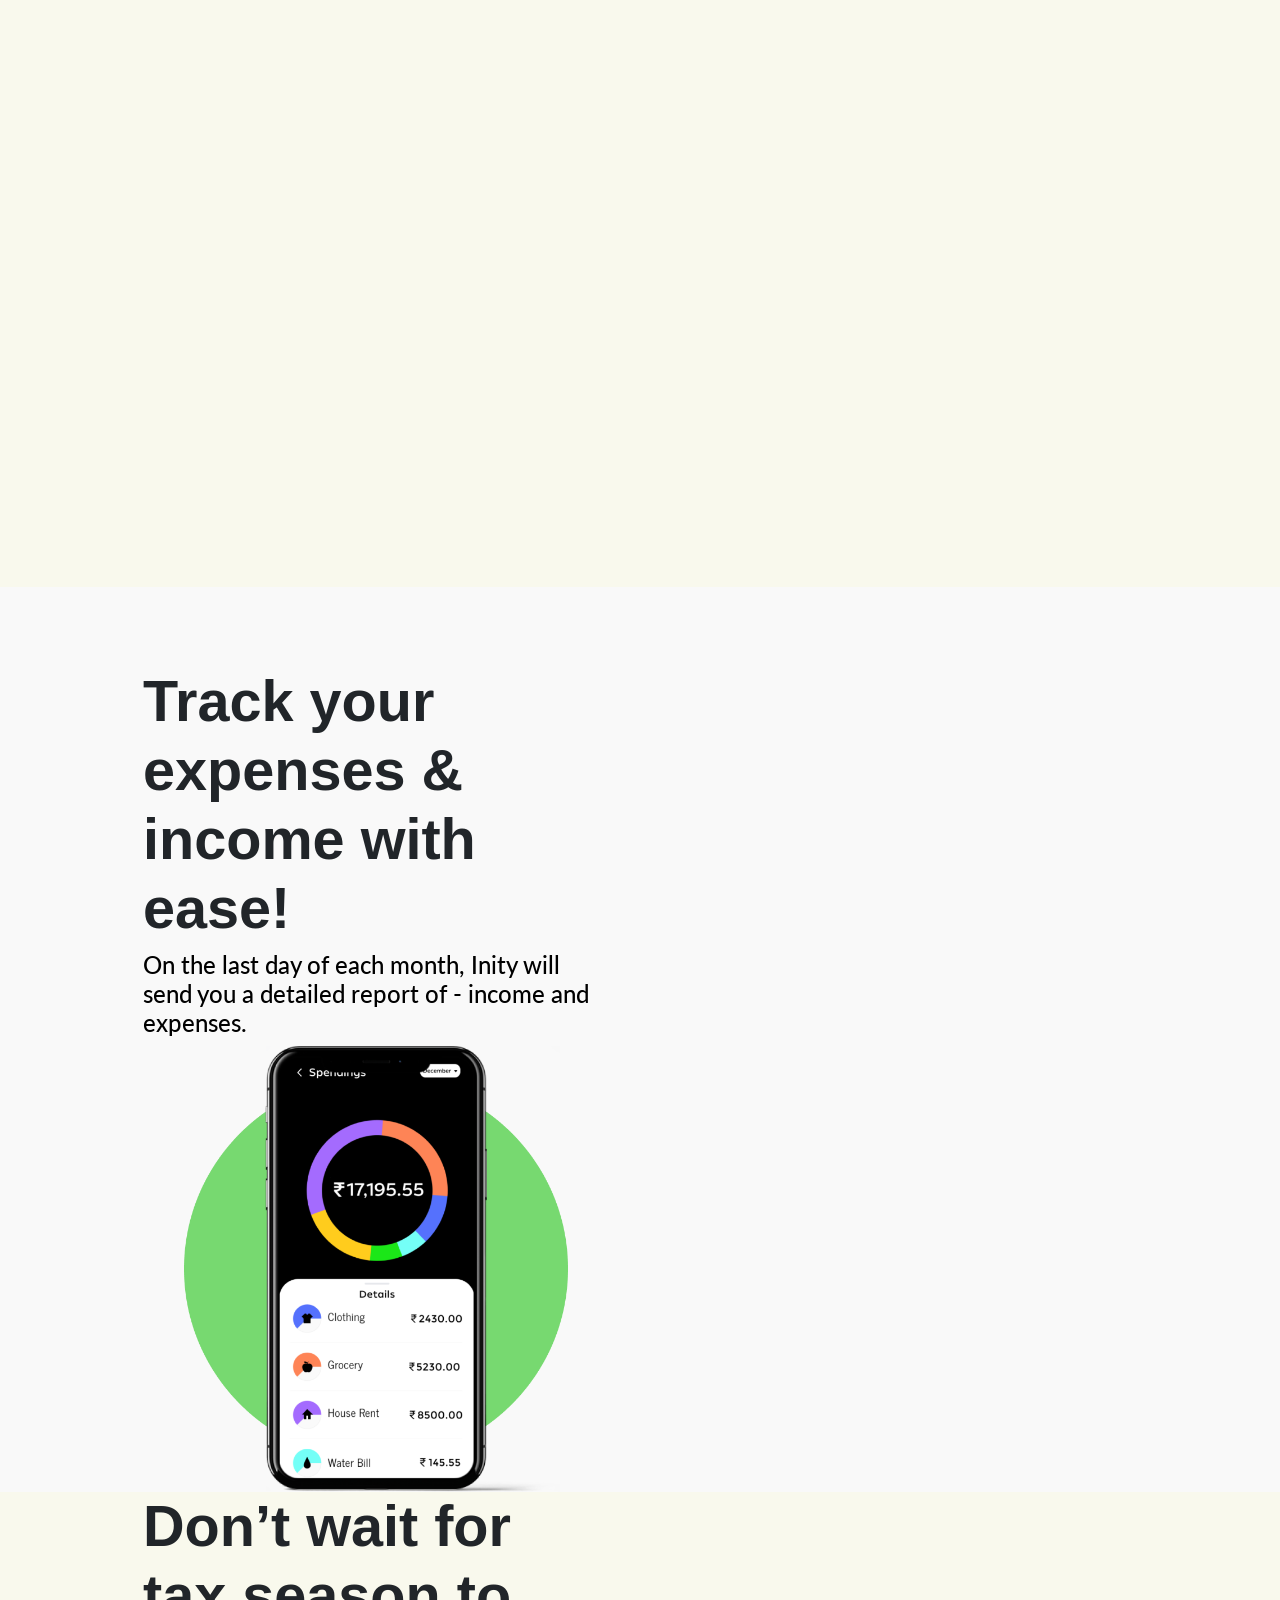
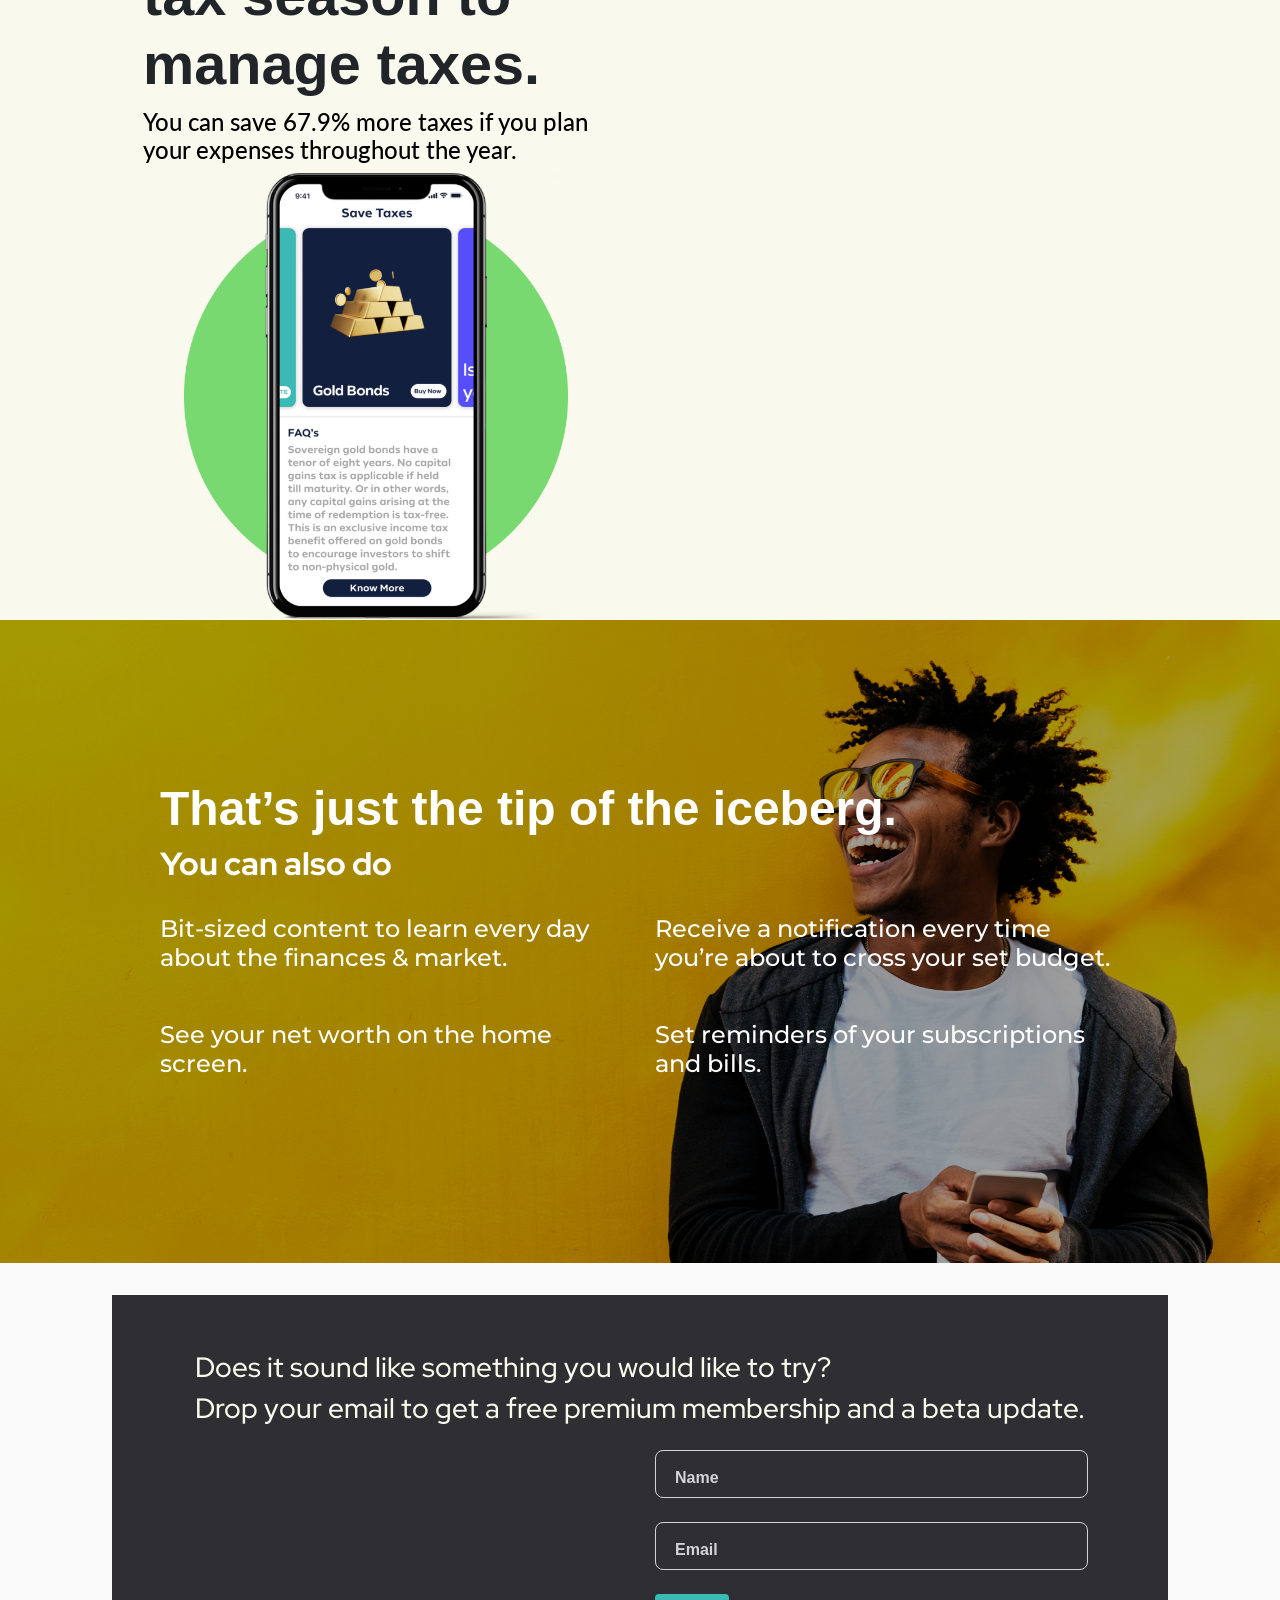
==== commit 49eeb9da: "popup pic updated" ====
--- a/index.html
+++ b/index.html
@@ -99,7 +99,7 @@
       <div class="subscribe">
         <span id="subs-close" class="close">&times;</span>
         <div class="img">
-          <img src="./public/postman_PNG10.png">
+          <img src="./public/popup.png">
         </div>
         <div class="content">
           <h2 style="font-family: 'Red Hat Display', sans-serif;">Does it sound like something you would like to try?</h2>
@@ -943,6 +943,38 @@
     <!-- Global site tag (gtag.js) - Google Analytics -->
   <script async src="https://www.googletagmanager.com/gtag/js?id=G-8S79813VH7"></script>
   <script>
+
+const form = document.querySelector(".form");
+const url = 'https://inity-backend.herokuapp.com/';
+form.addEventListener("submit", (e) => {
+  e.preventDefault();
+
+  const name = document.querySelector("#name").value;
+  const email = document.querySelector("#email").value;
+
+  fetch(`${url}register`, {
+    method: "post",
+    headers: {
+      Accept: "application/json",
+      "Content-Type": "application/json",
+    },
+
+    body: JSON.stringify({
+      name: name,
+      email: email,
+    }),
+  })
+    .then((response) => {
+        console.log(response)
+      console.log(`thanks ${name}`);
+      alert(`Thanks ${name}, you will receive details shortly!`)
+    })
+    .catch((e) => {
+      console.log(e);
+      alert(e+' error occured')
+    });
+});
+
     window.dataLayer = window.dataLayer || [];
     function gtag(){dataLayer.push(arguments);}
     gtag('js', new Date());
--- a/public/index.css
+++ b/public/index.css
@@ -64,7 +64,7 @@
   overflow: hidden;
 }
 .subscribe .img img {
-  width: 90%;
+  width: 112%;
   filter: drop-shadow(0 0 15px rgba(0, 0, 0, 0.5));
   animation: animate_subs_img 1s alternate infinite linear;
 }
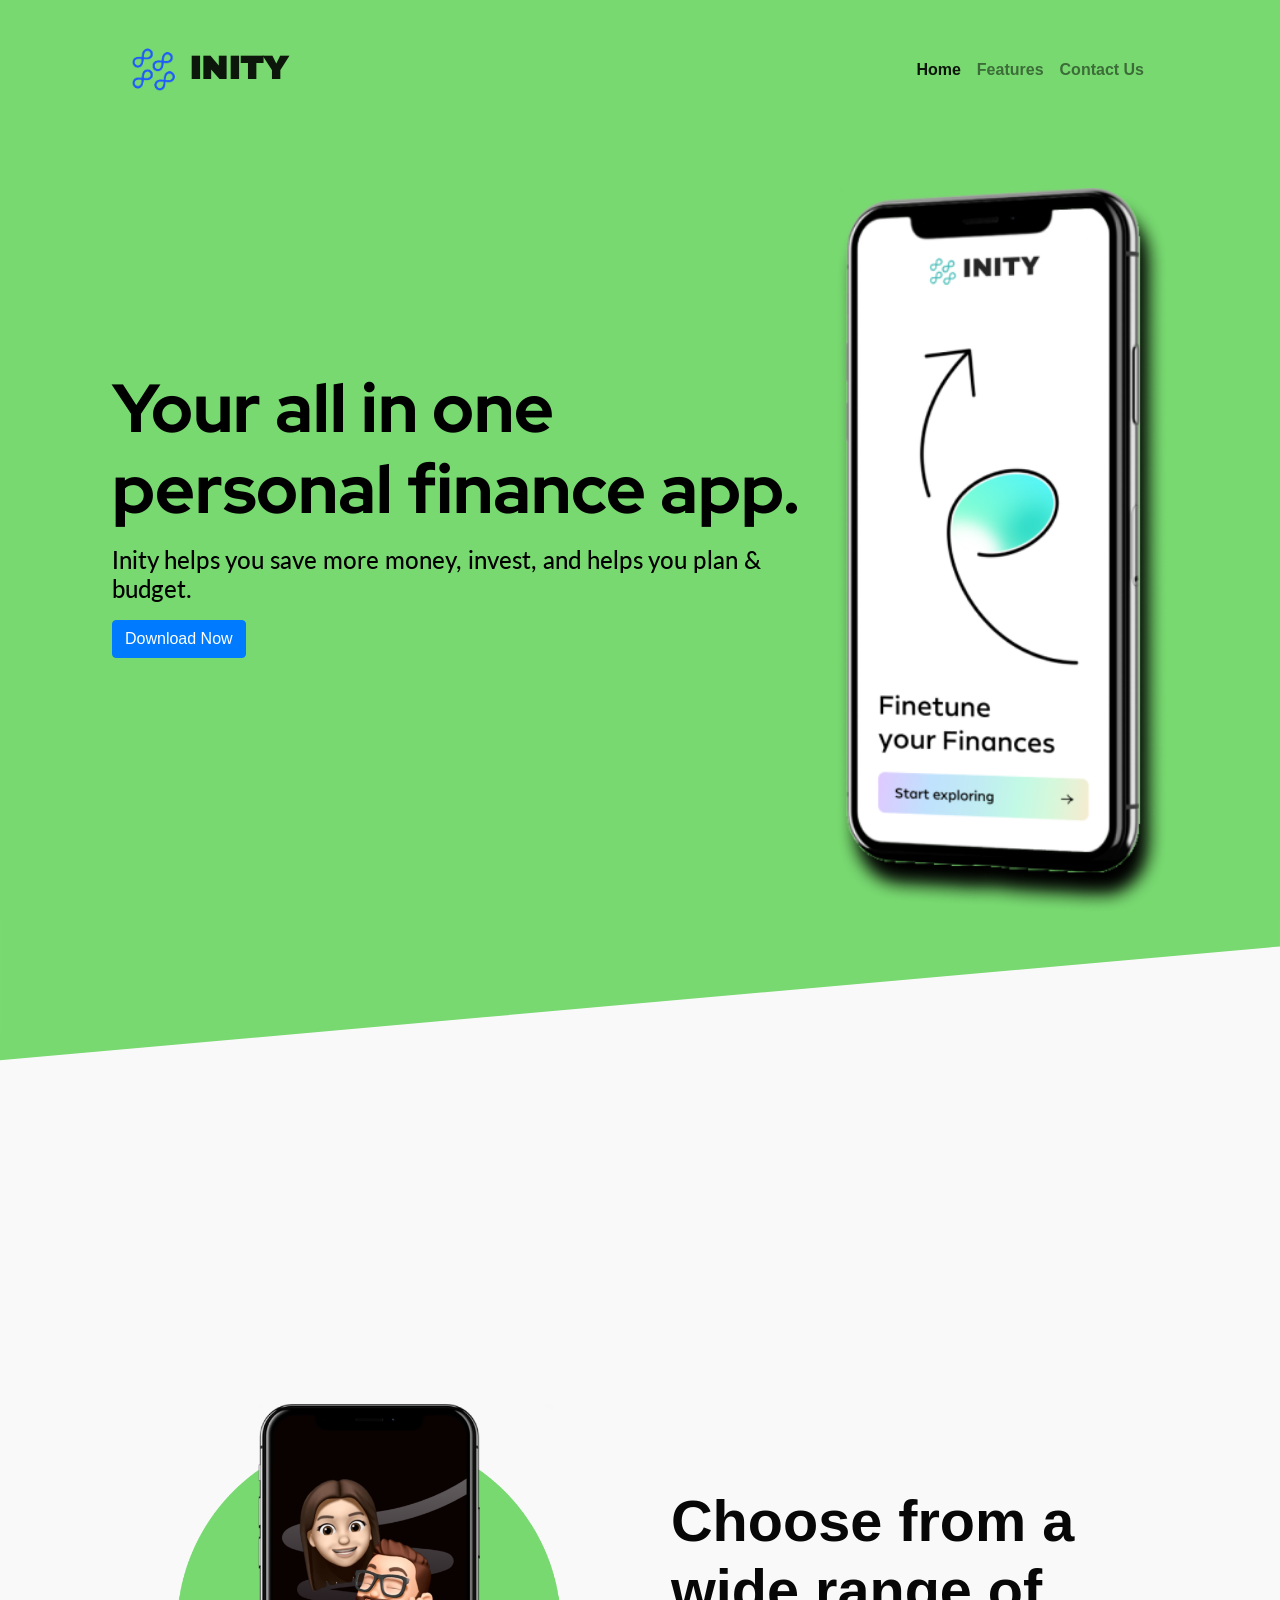
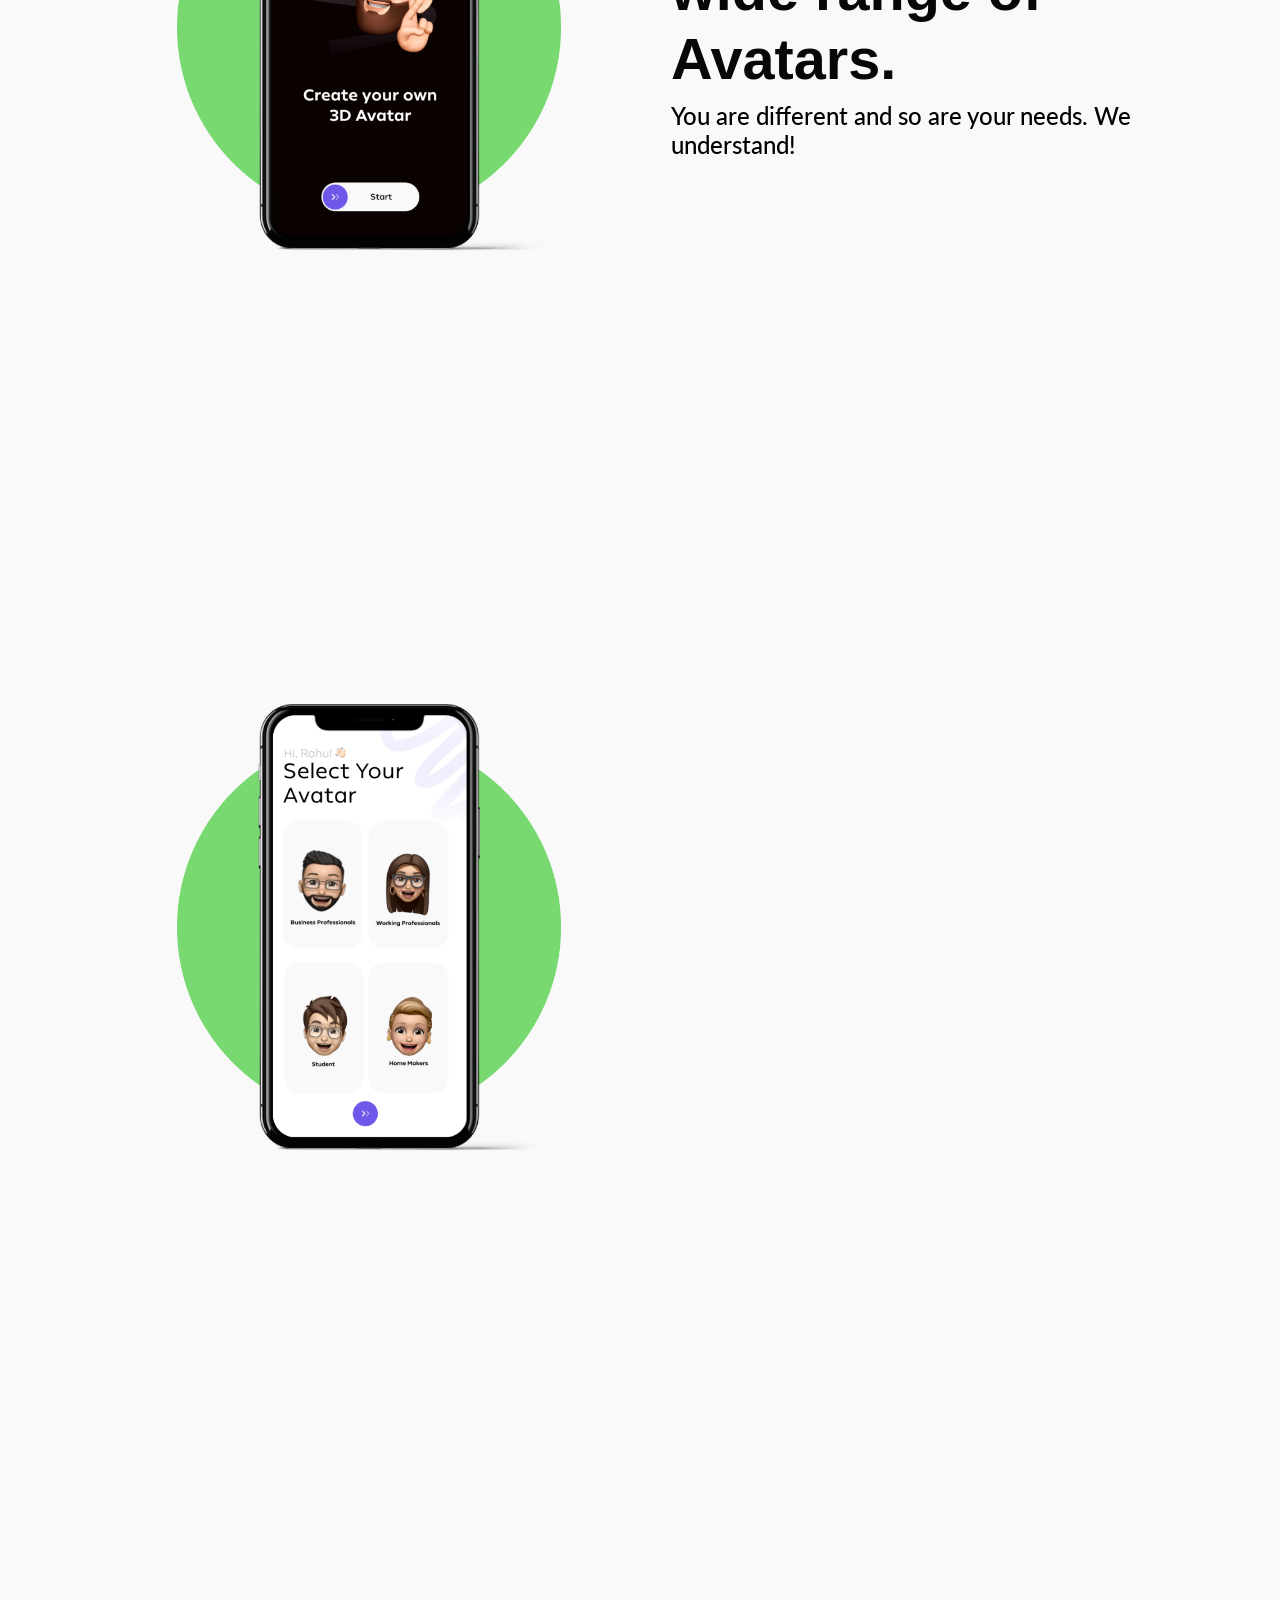
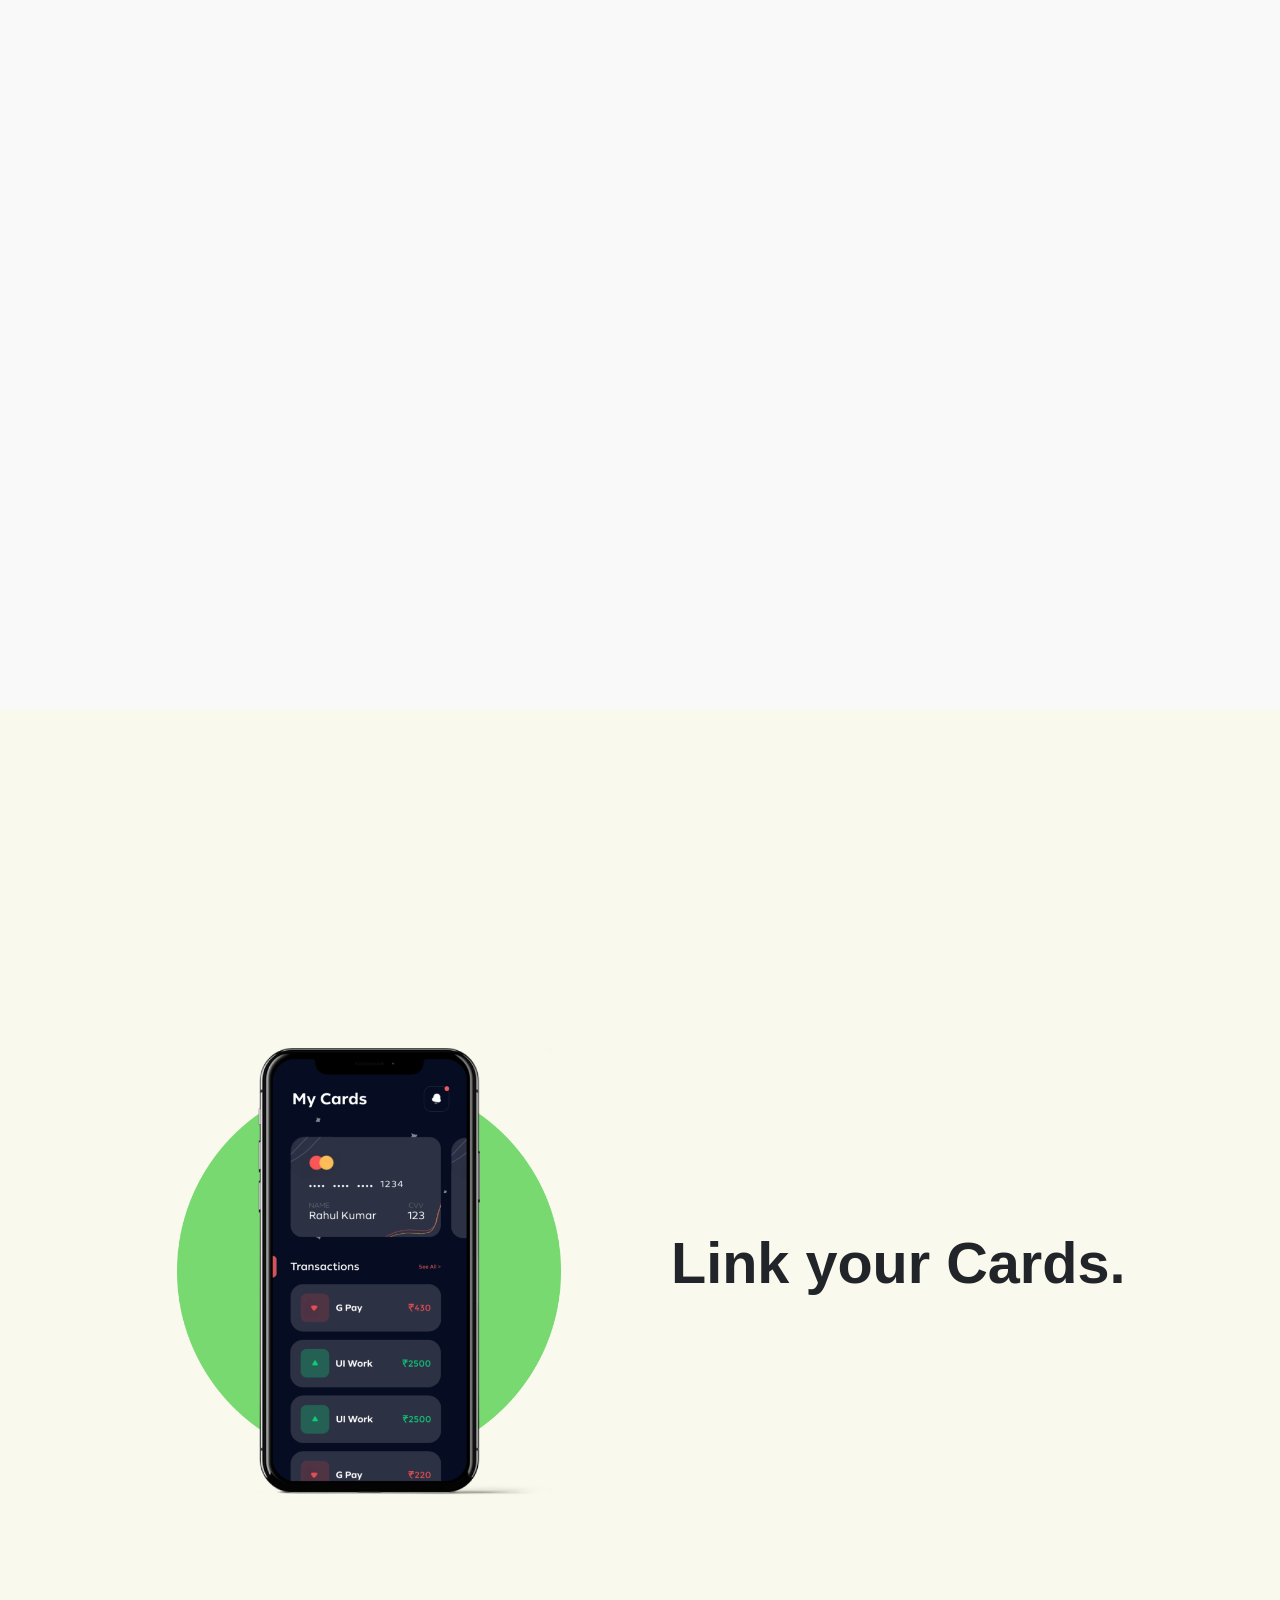
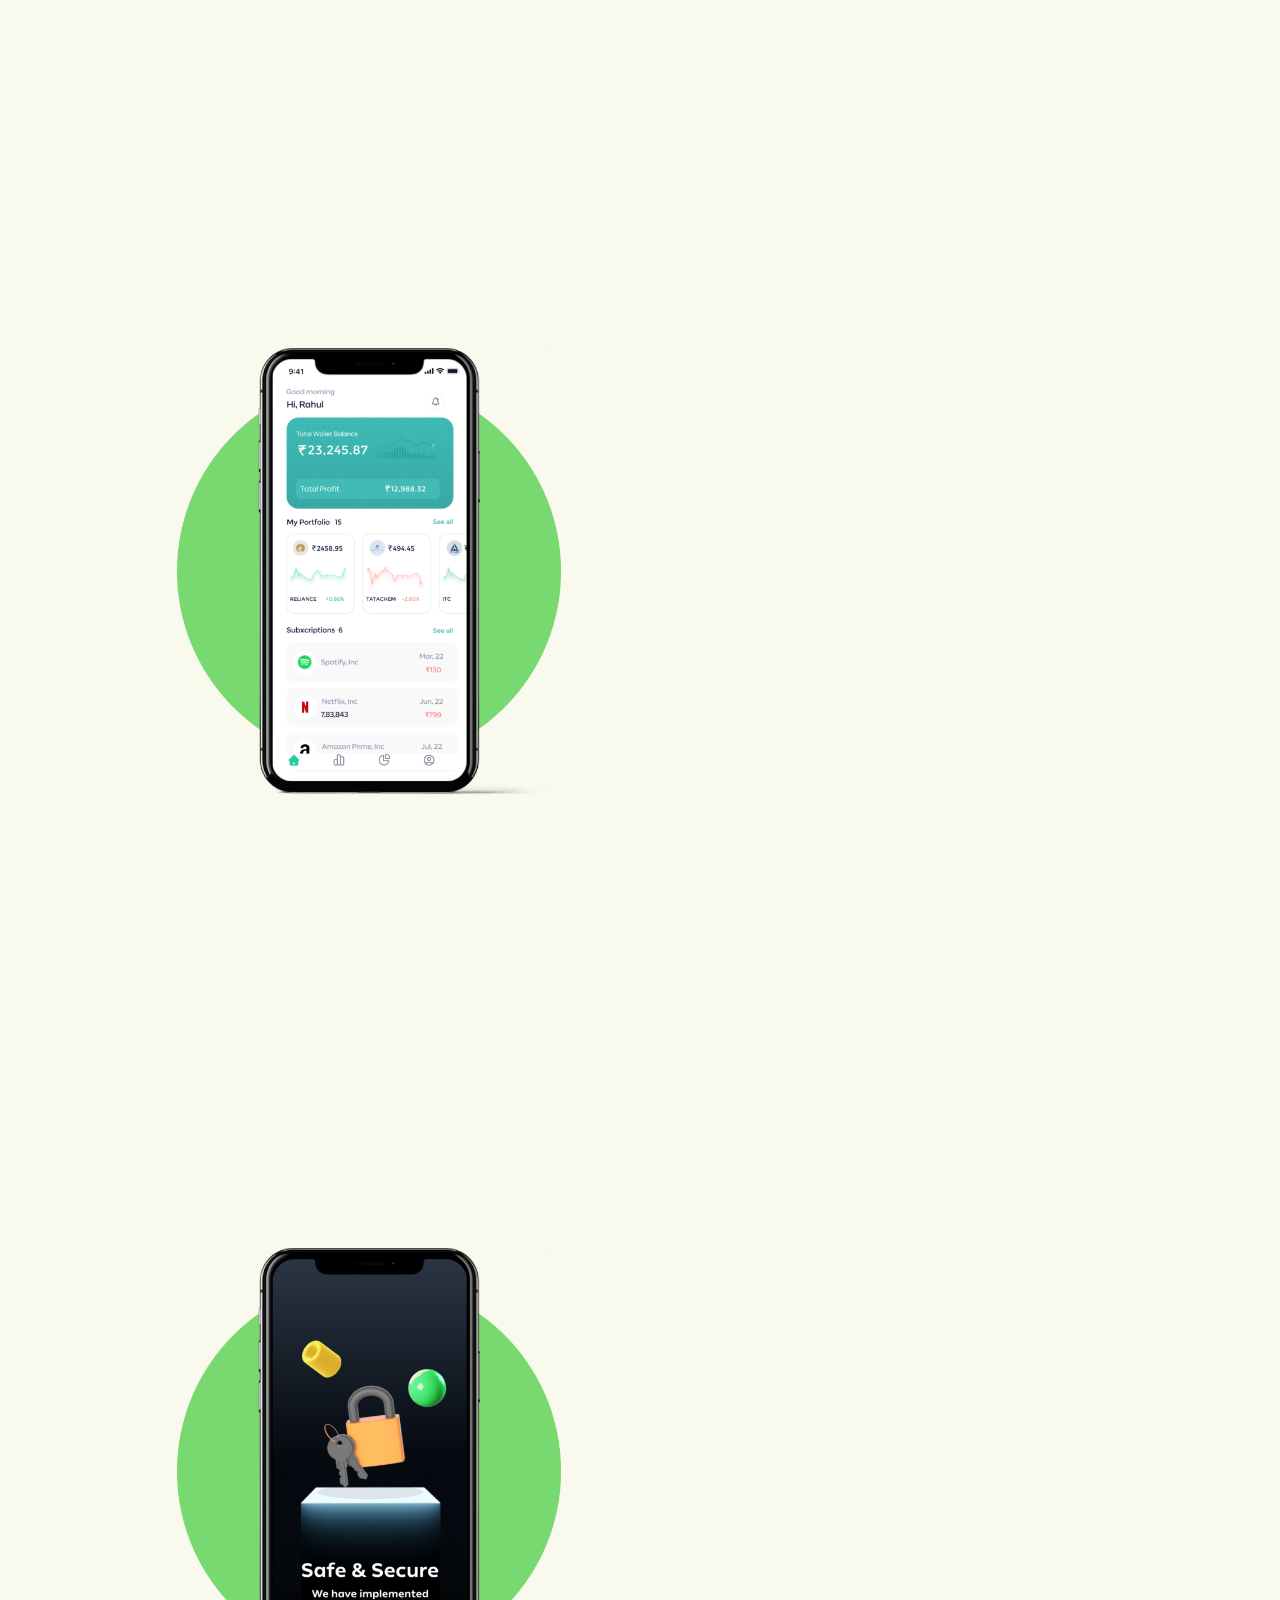
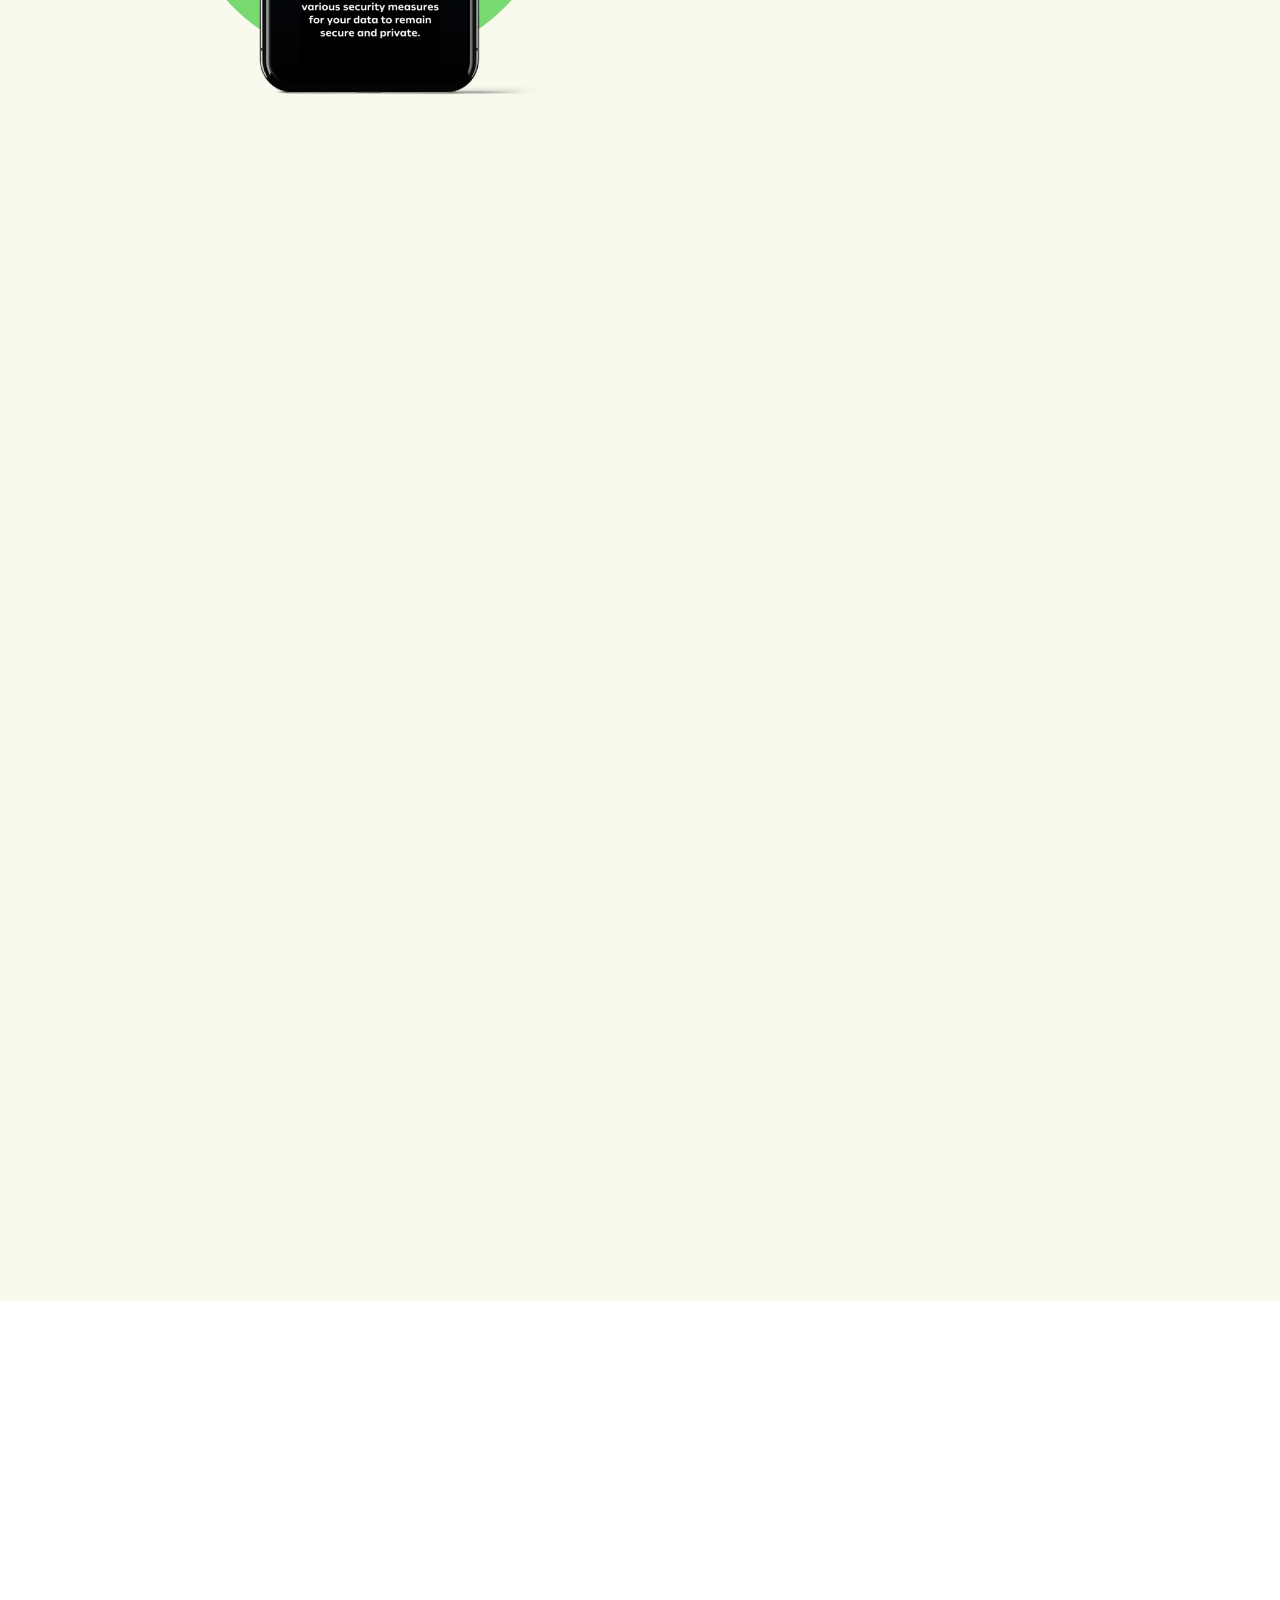
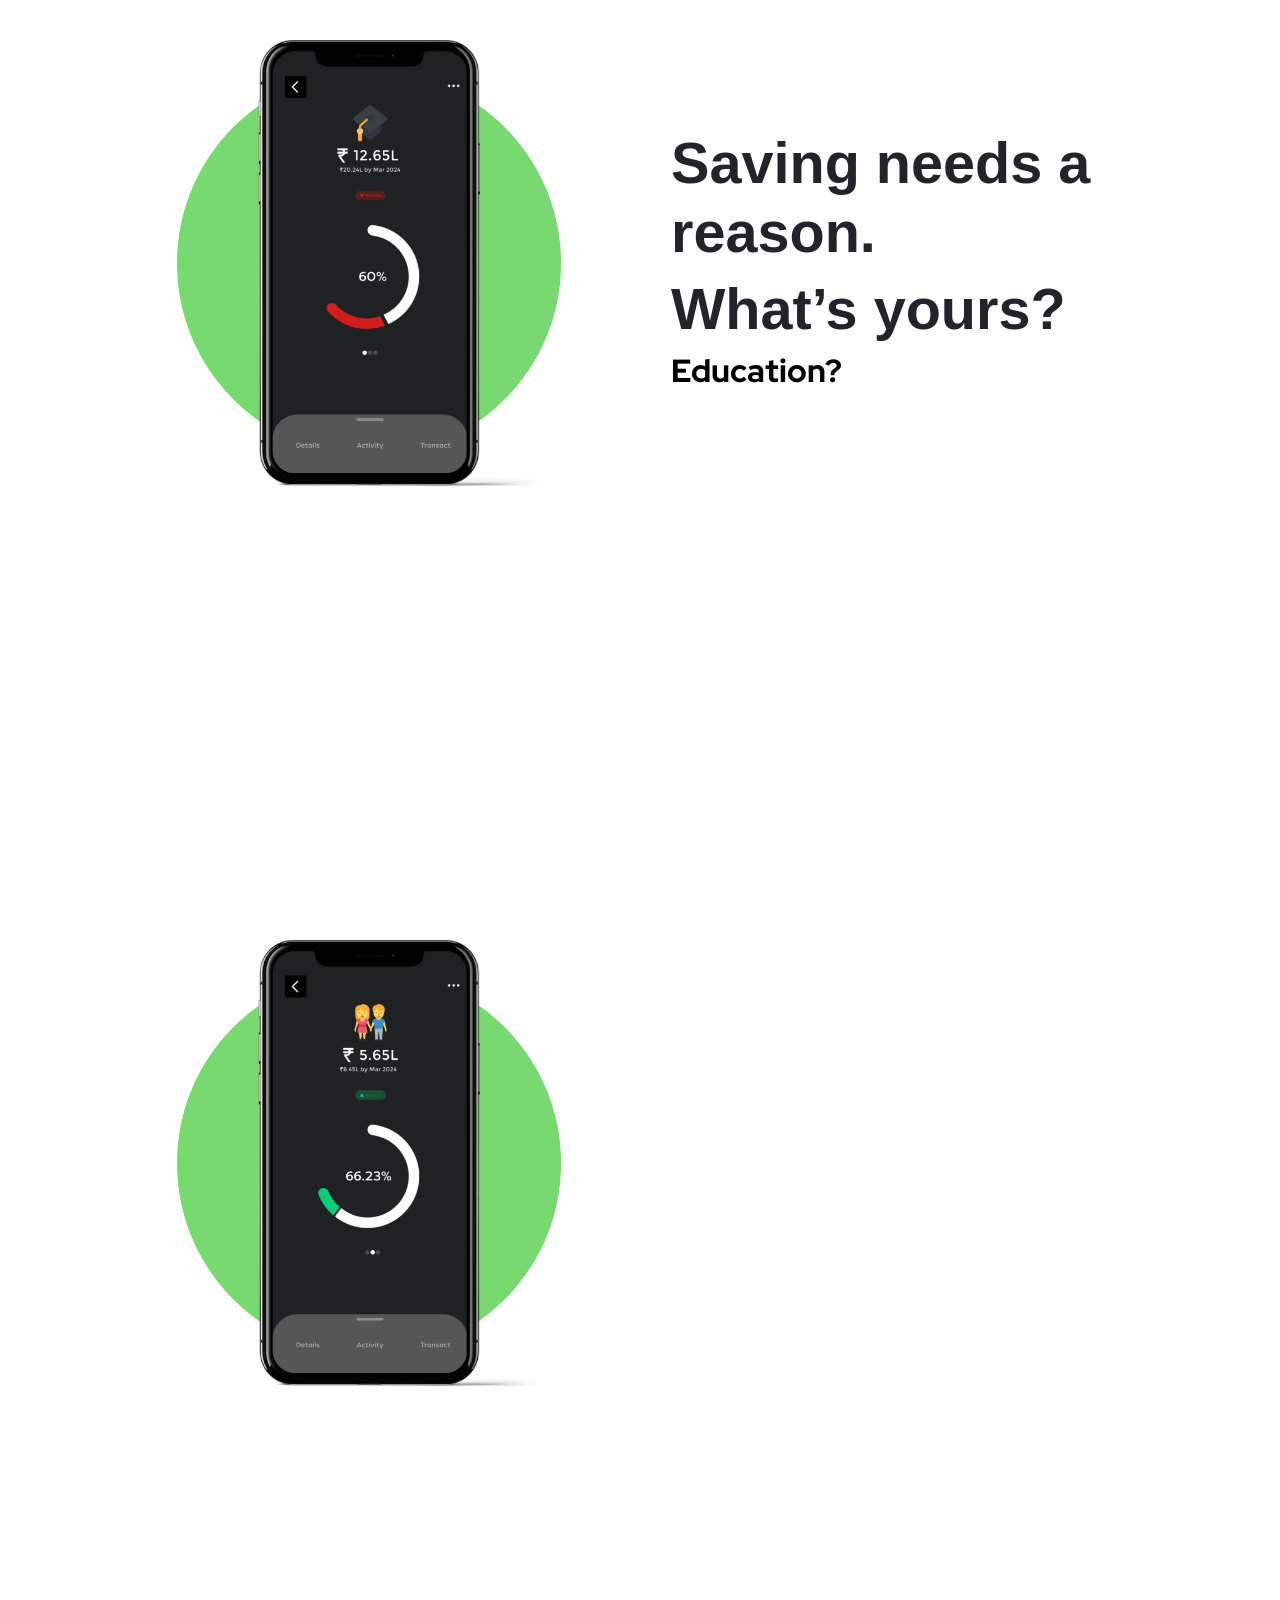
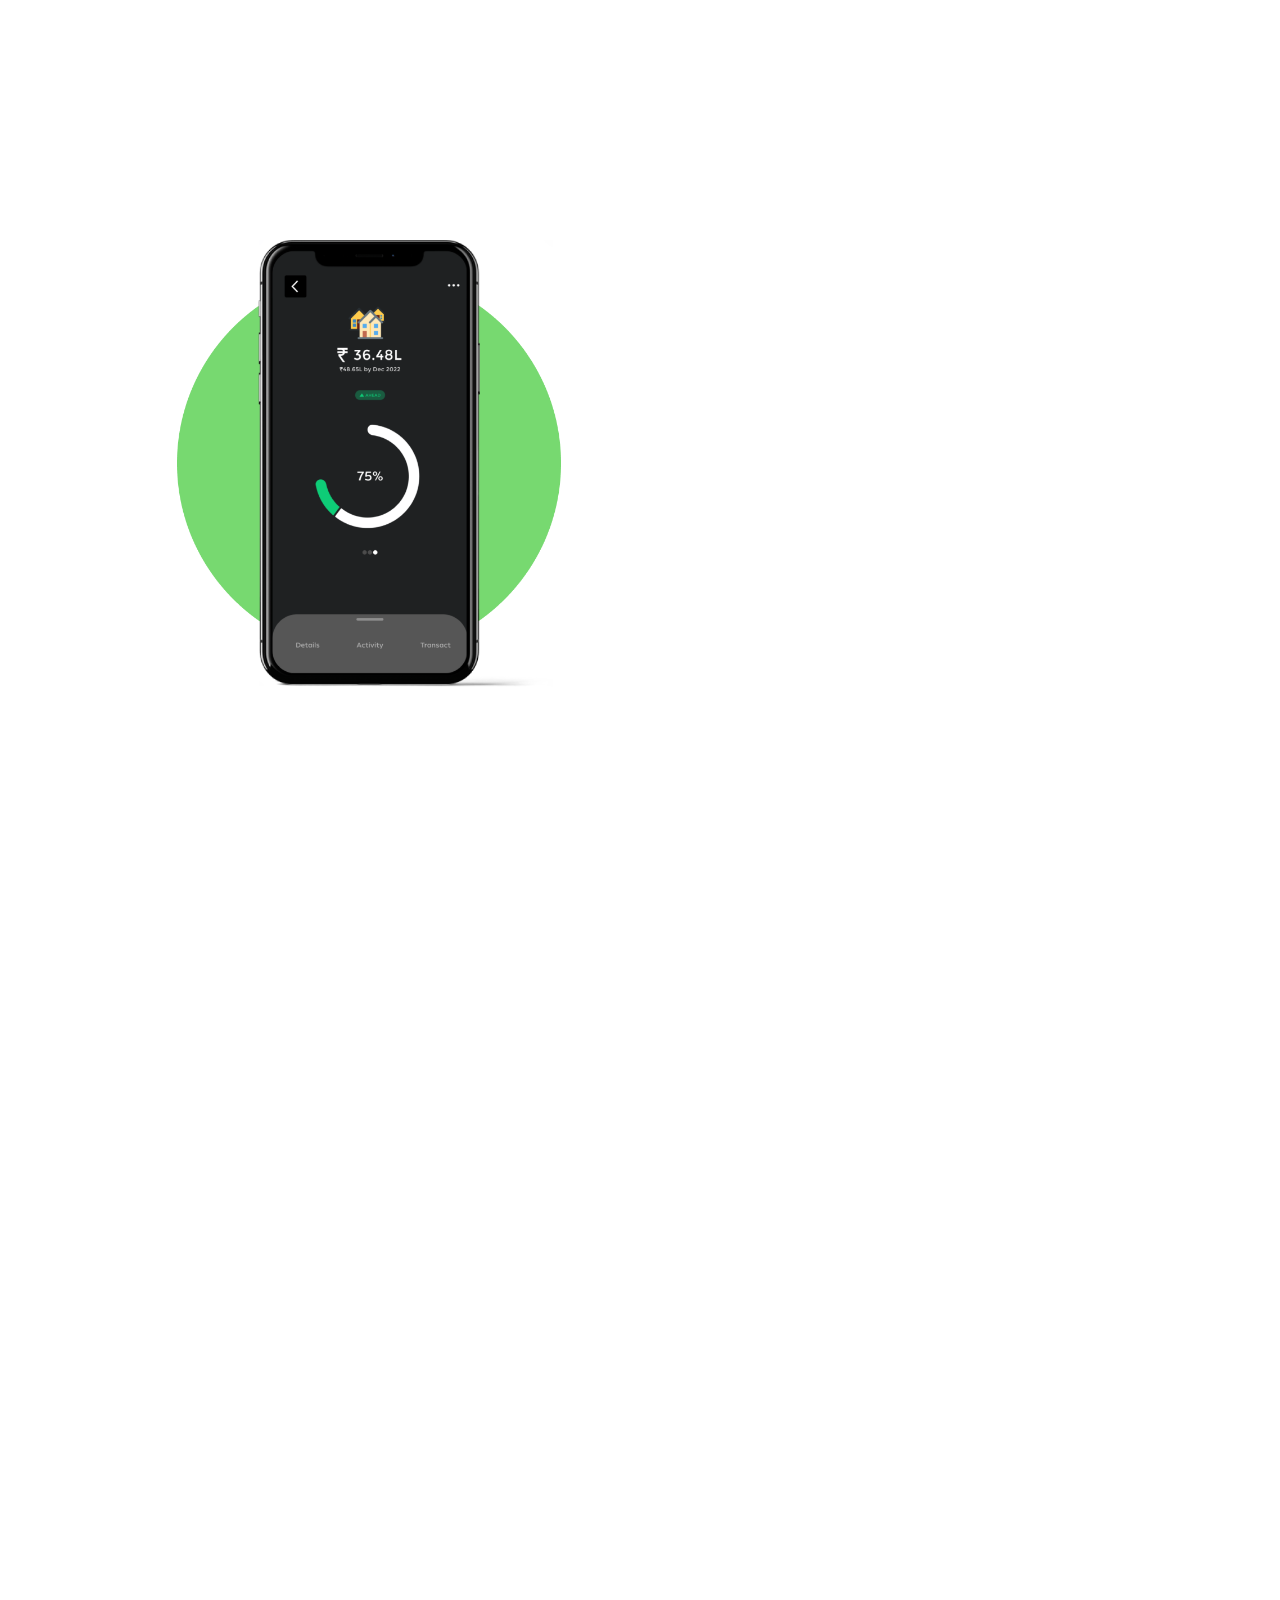
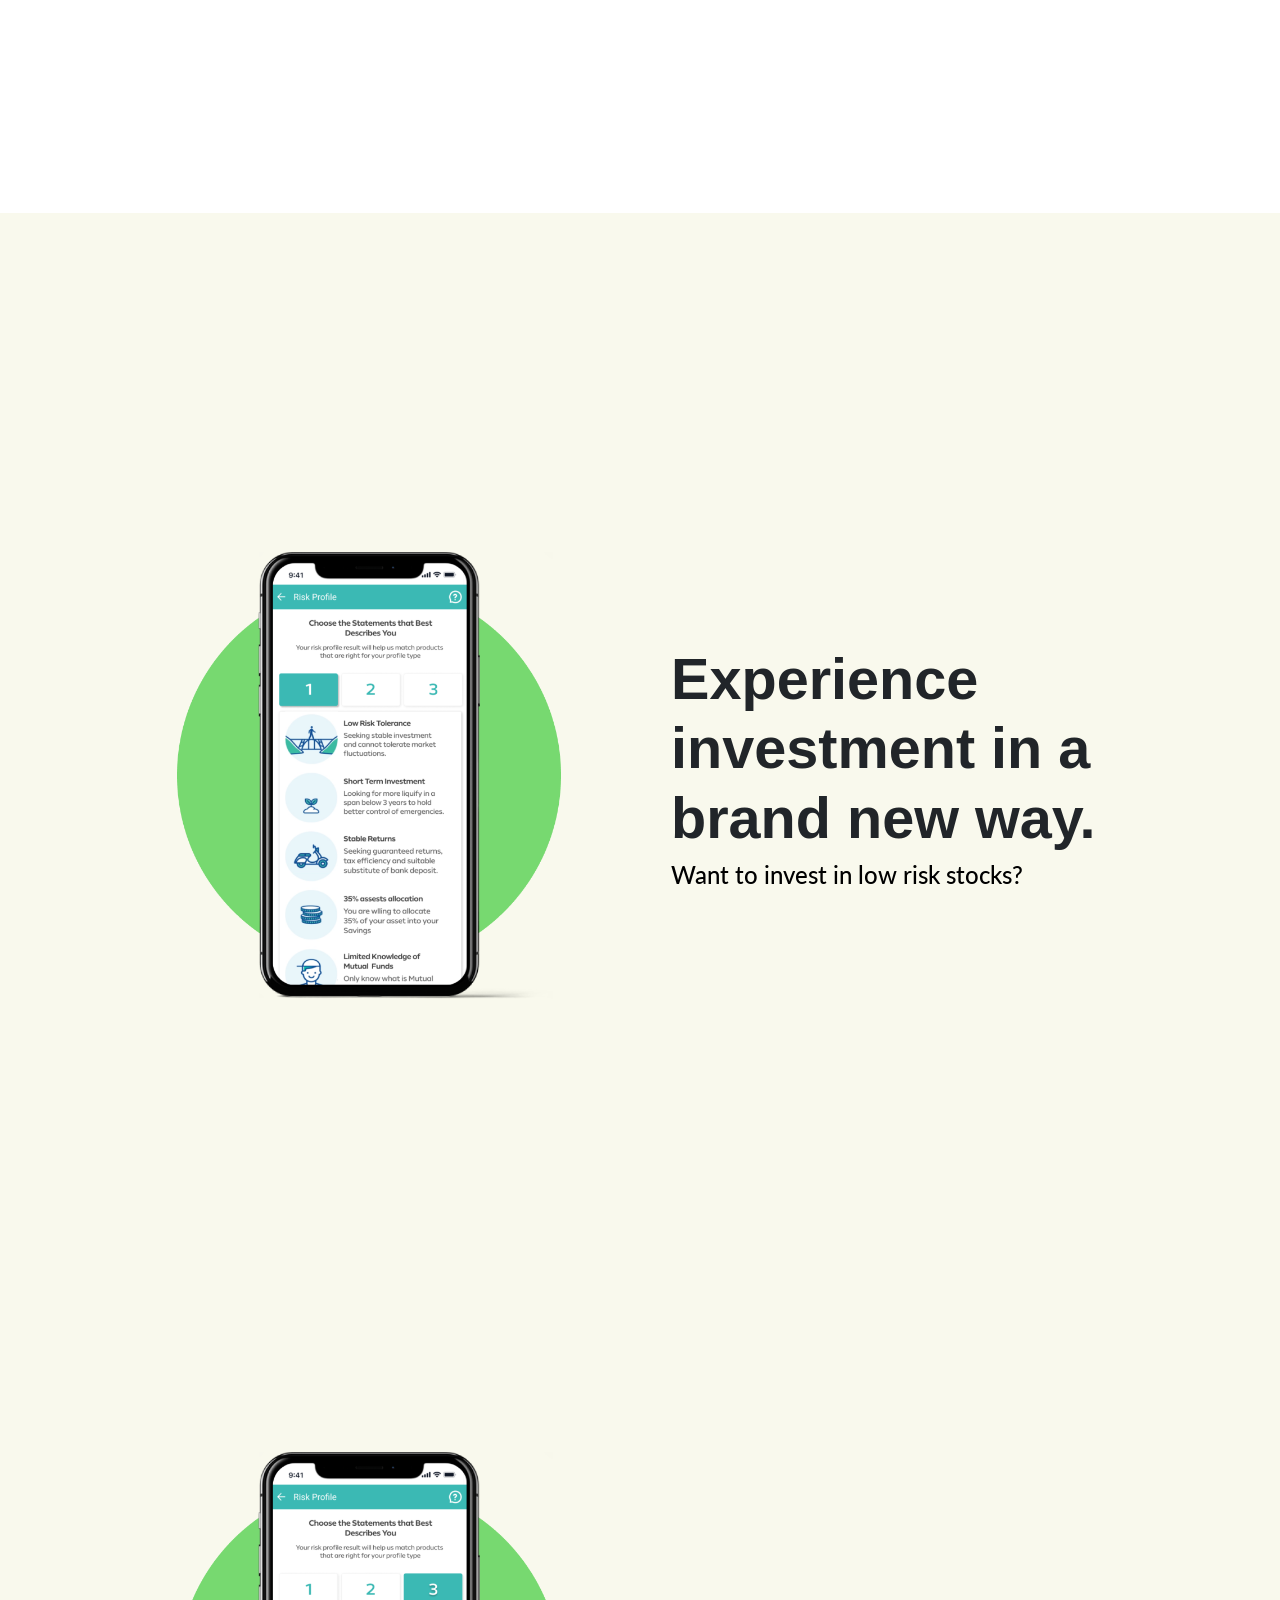
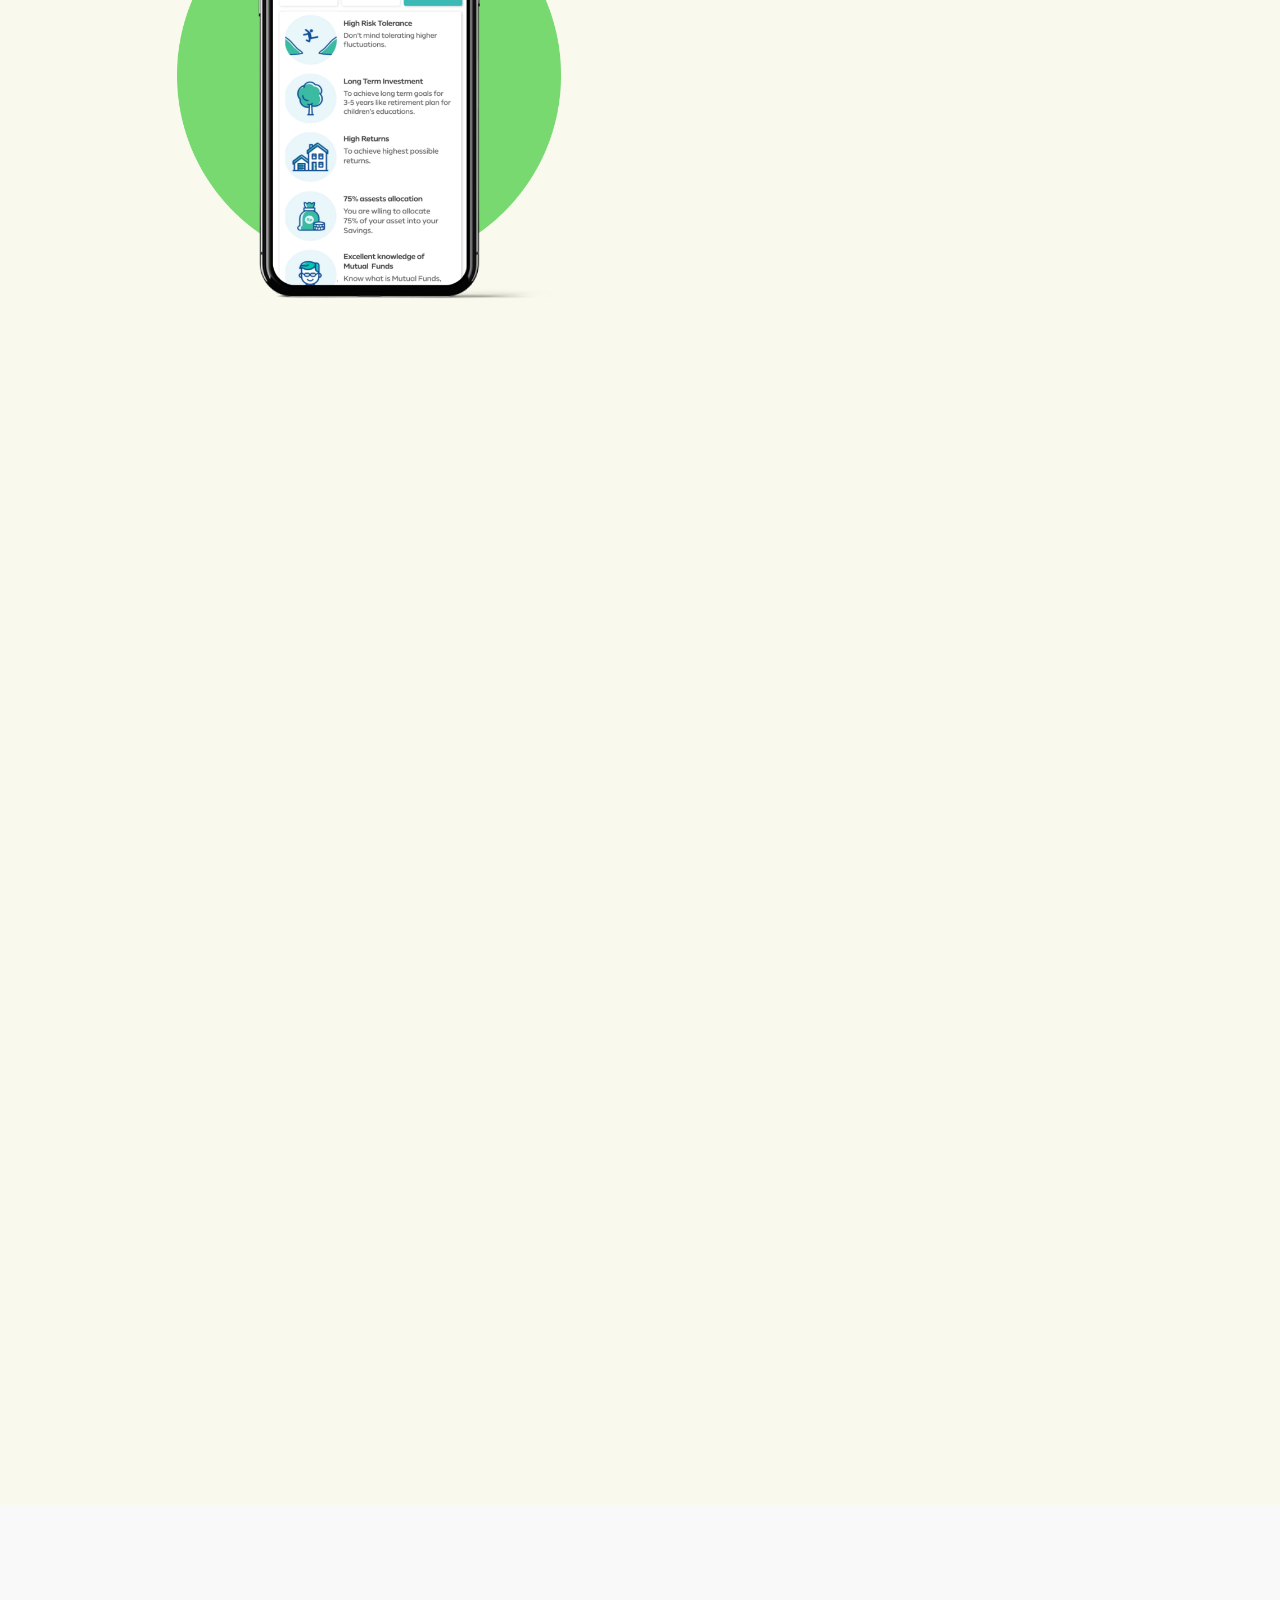
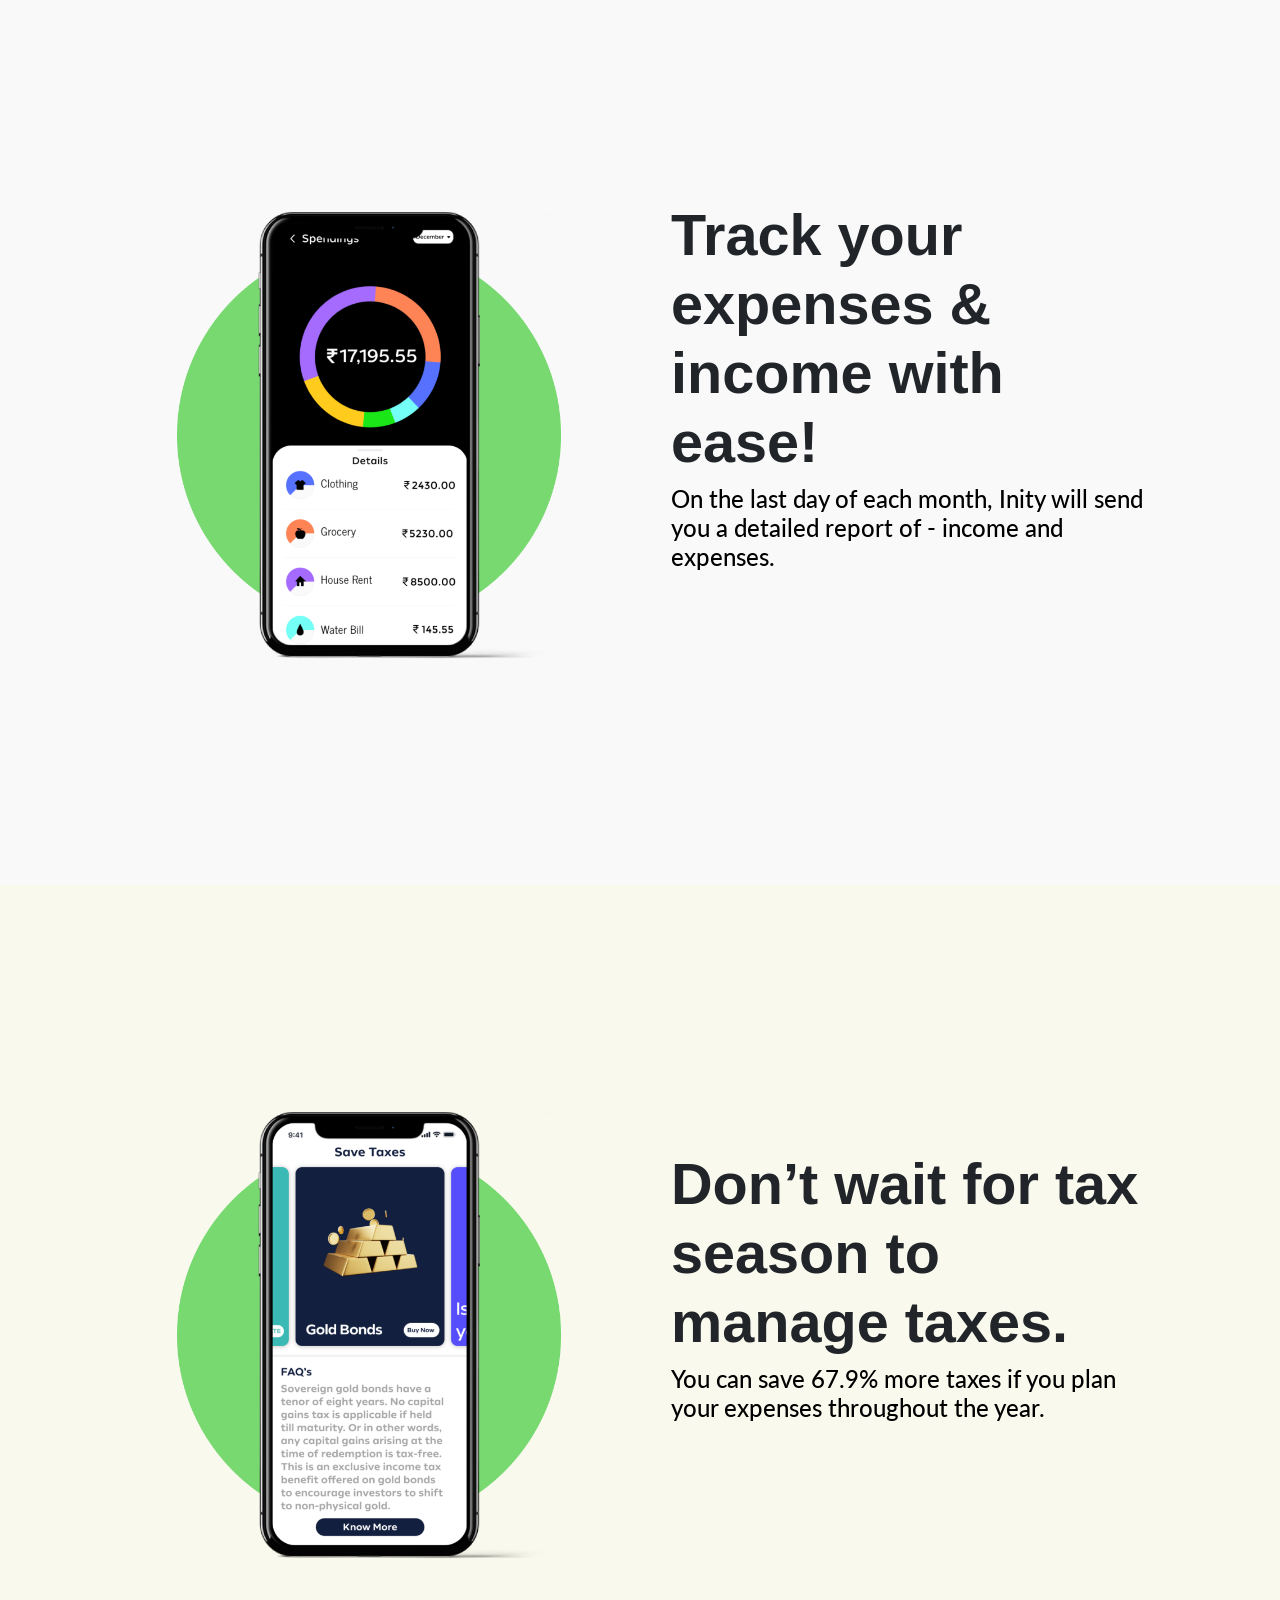
==== commit cb676b2c: "null btn error removed" ====
--- a/index.html
+++ b/index.html
@@ -107,9 +107,9 @@
             Click on the button below to get a free premium membership and a beta update.
           </p> -->
           
-          <form action="https://inity.netlify.app/#email-div">
+          <form id="agreed-form" action="#email-div">
             <span class="subs-btn">
-                <button  >Yeah Sure!</button>
+                <button id="agreed-btn" type="submit" >Yeah Sure!</button>
             </span>
           </form>
         
@@ -945,7 +945,18 @@
   <script>
 
 const form = document.querySelector(".form");
+const agreedButton = document.querySelector("#agreed-btn")
 const url = 'https://inity-backend.herokuapp.com/';
+agreedButton.addEventListener("click", (e) => {
+  console.log('agreedForm')
+    fetch(`${url}agreed`, {
+      method: "get",
+      headers: {
+      Accept: "application/json",
+      "Content-Type": "application/json",
+    }
+    })
+})
 form.addEventListener("submit", (e) => {
   e.preventDefault();
 
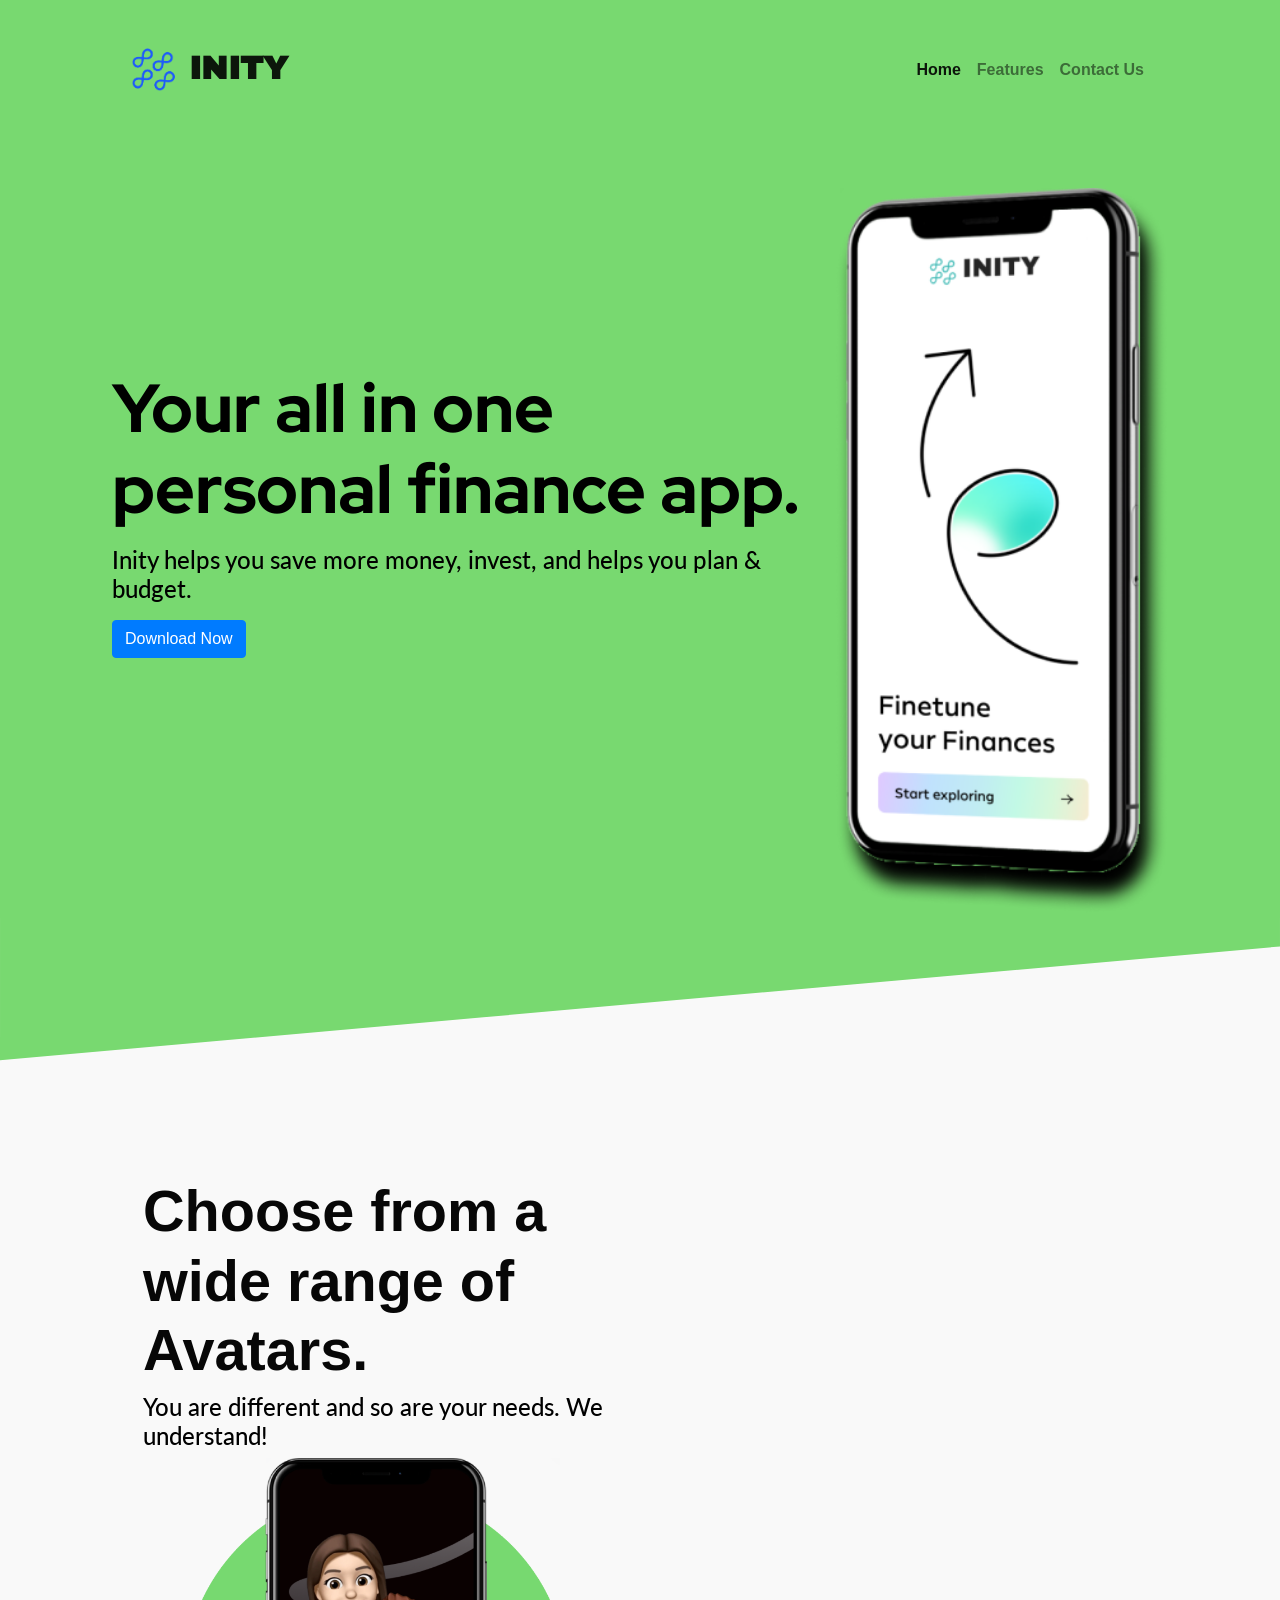
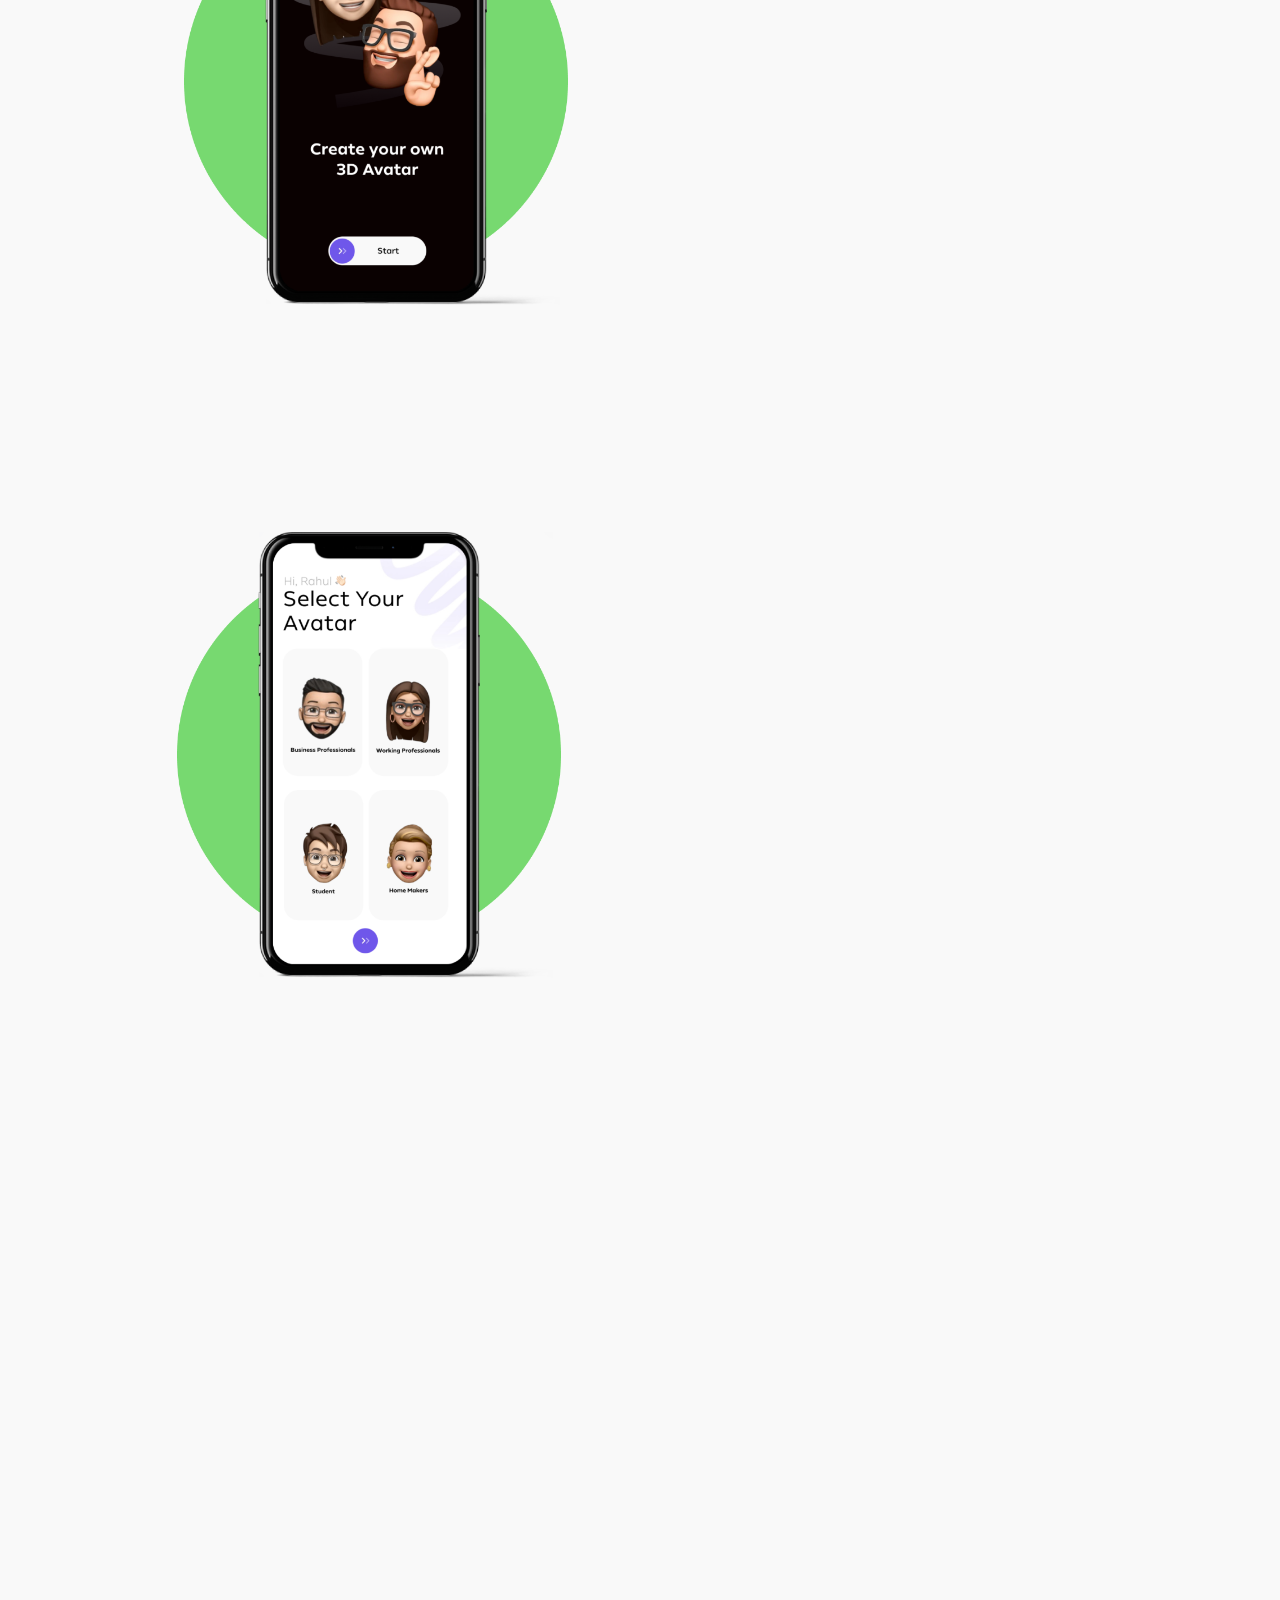
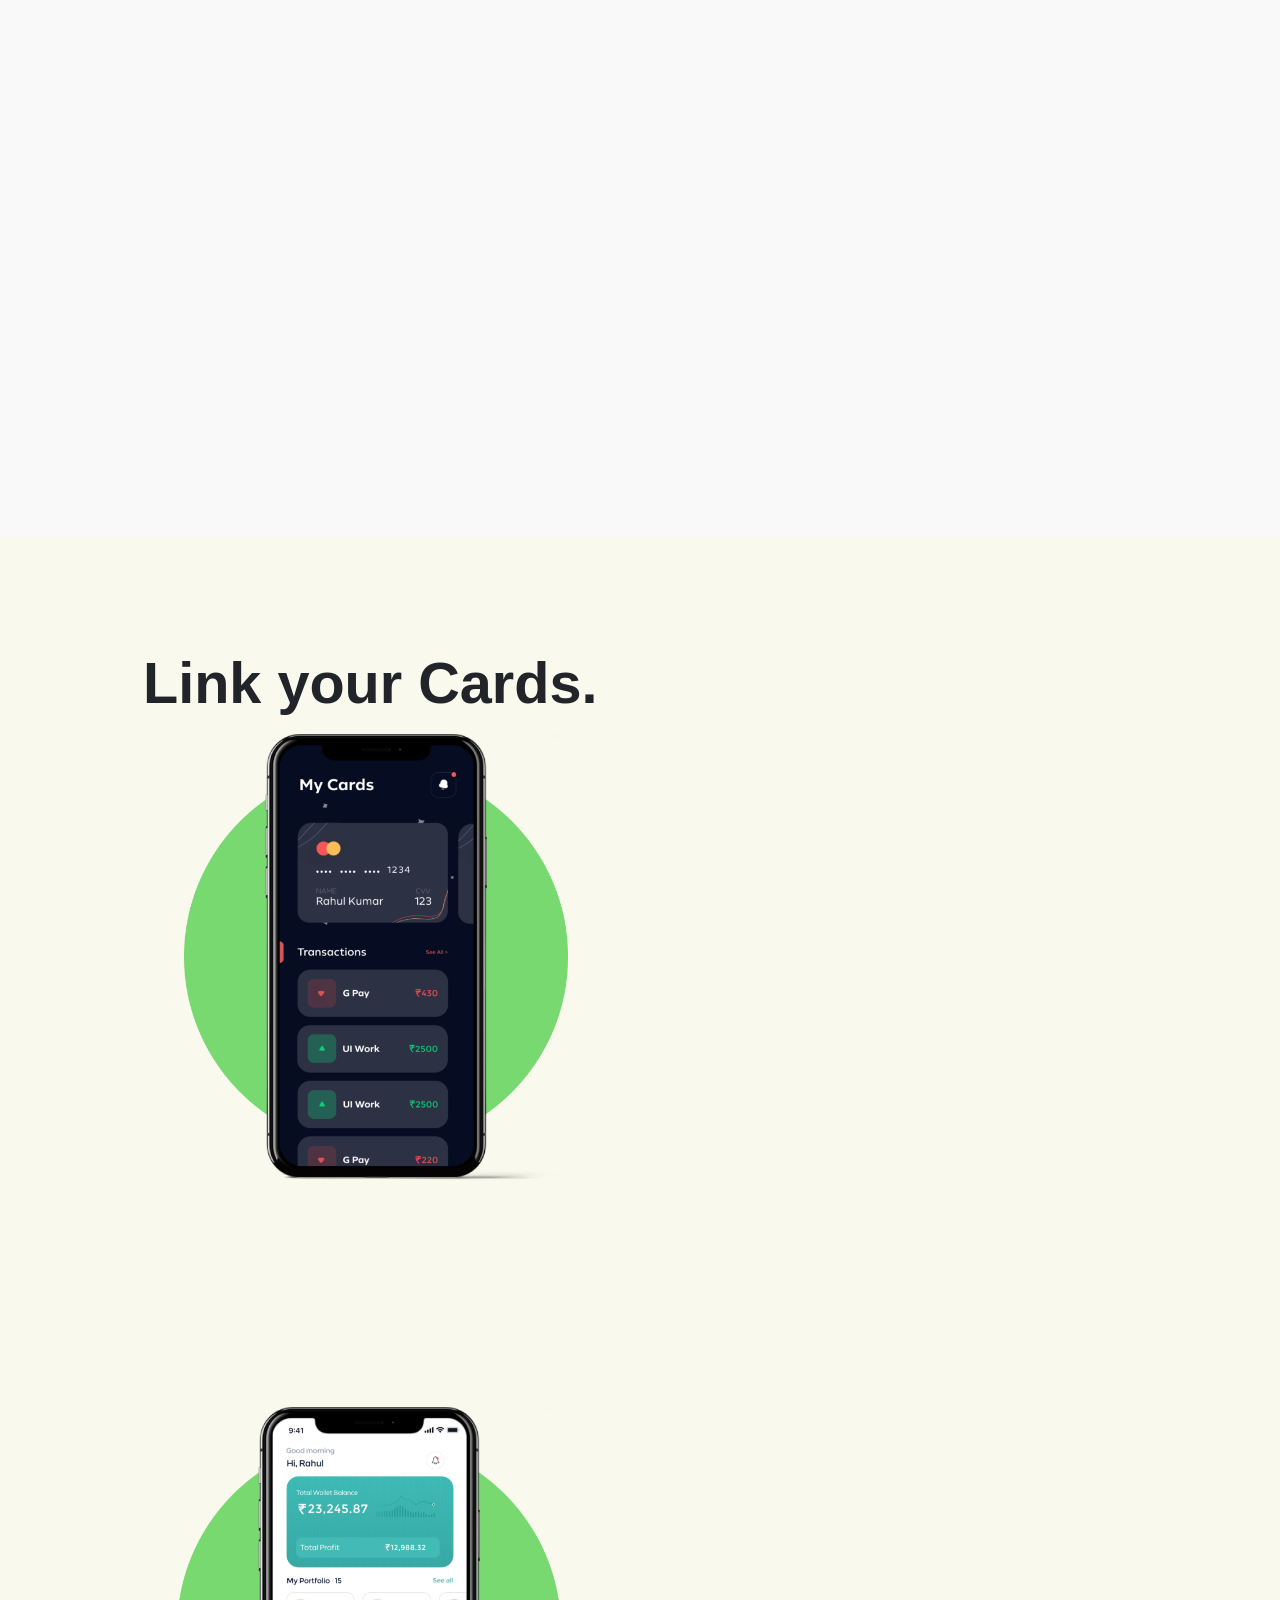
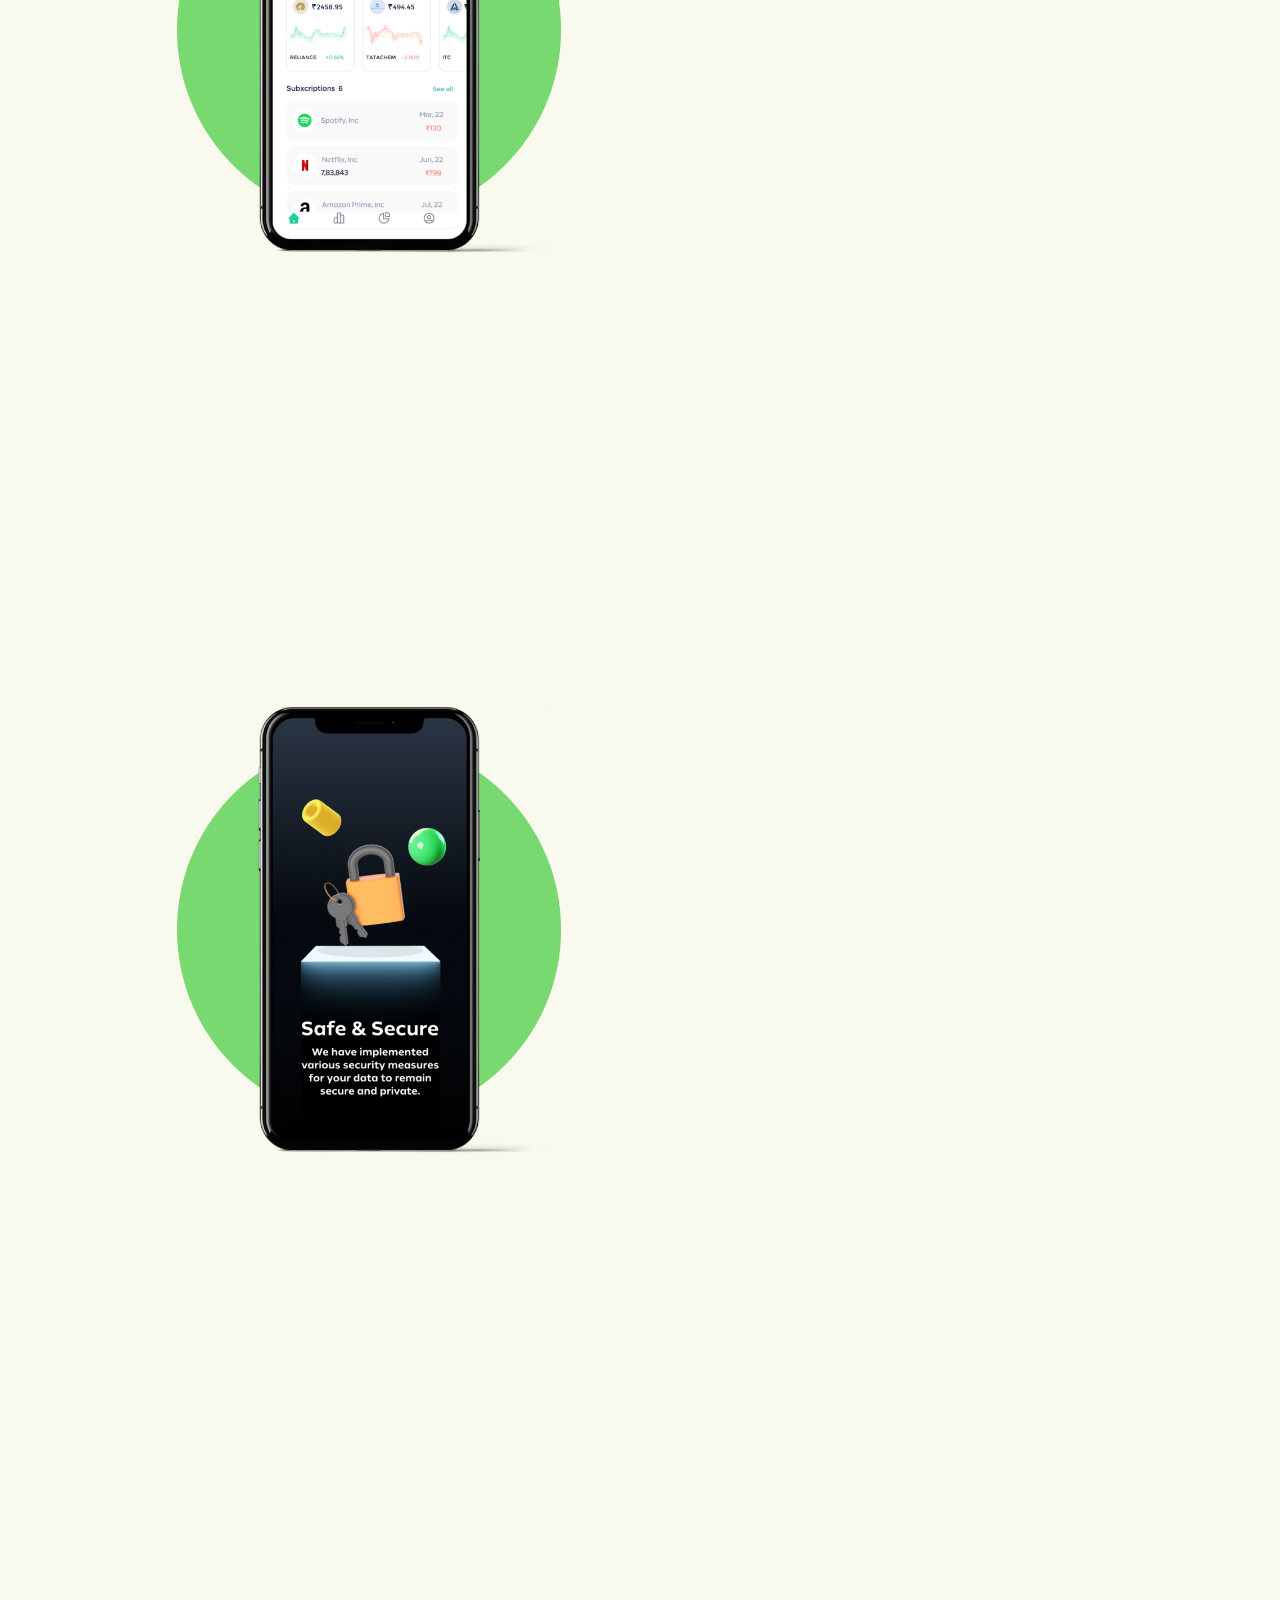
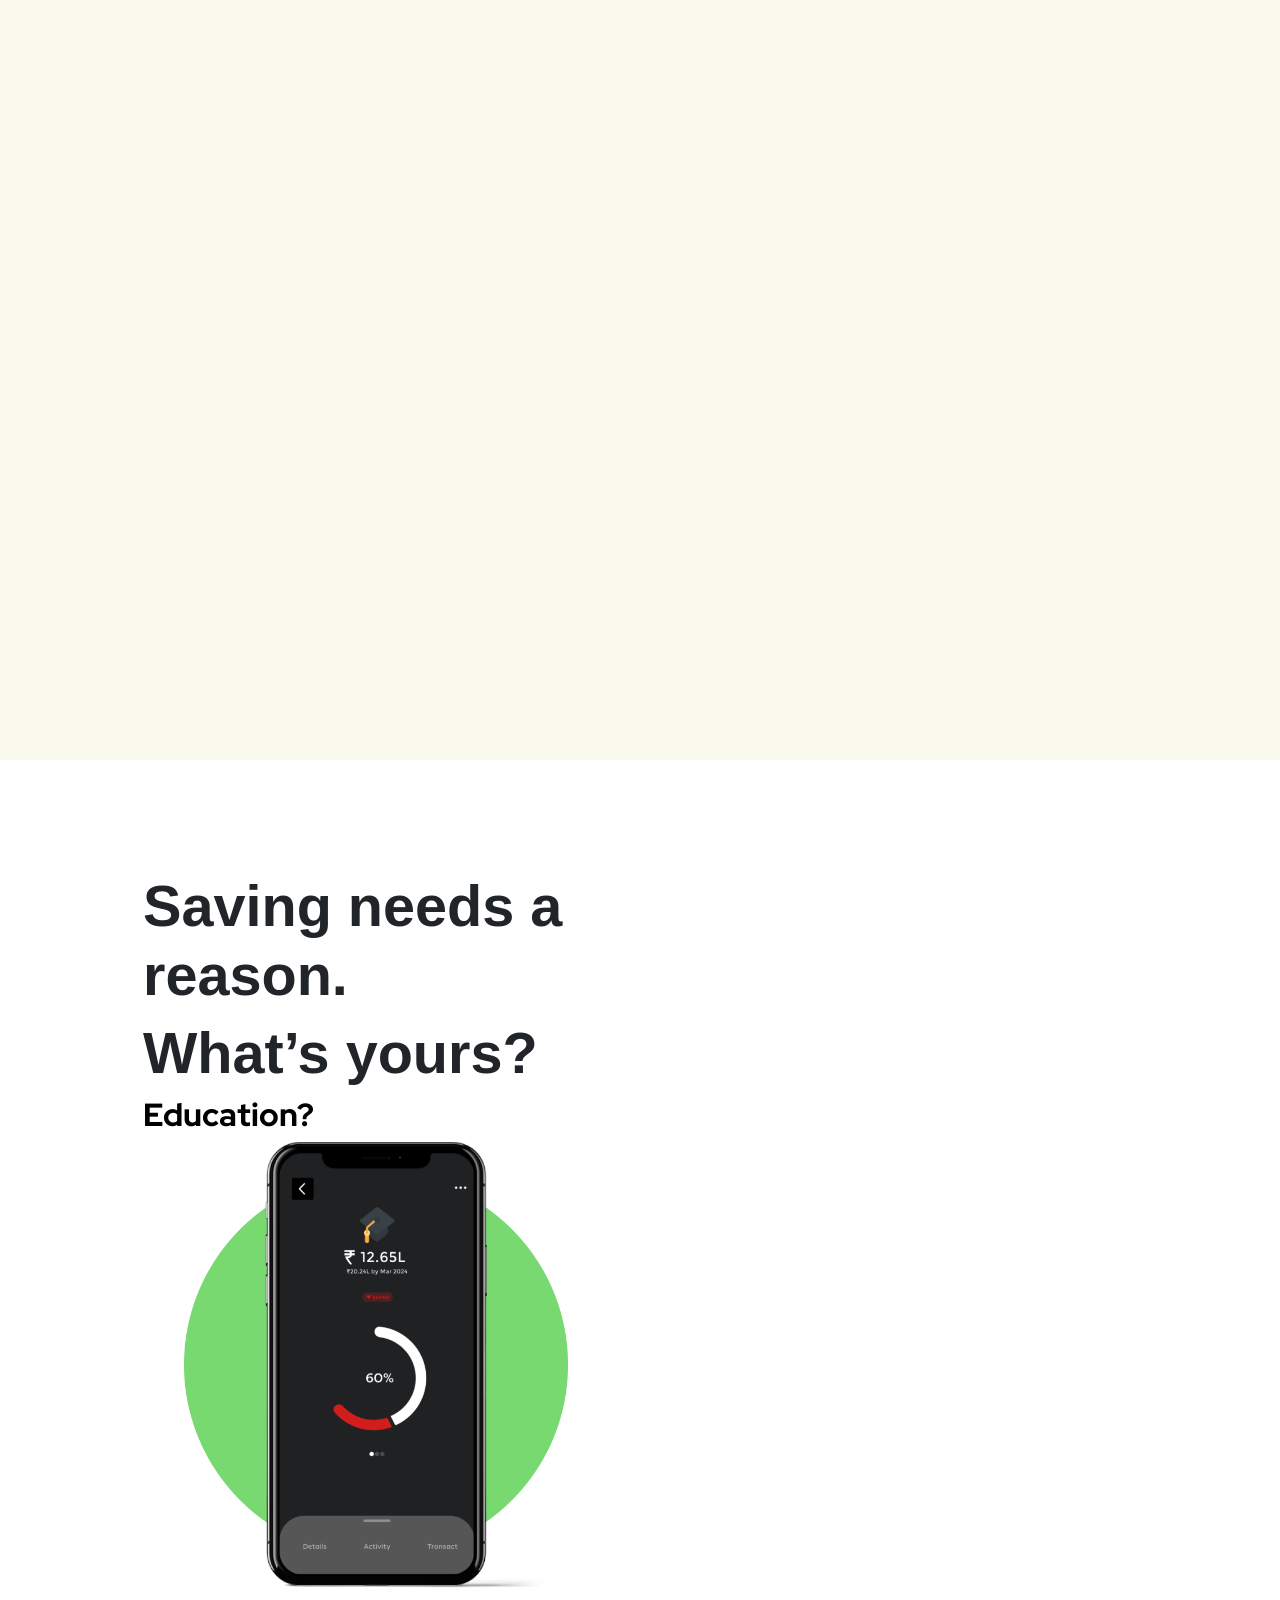
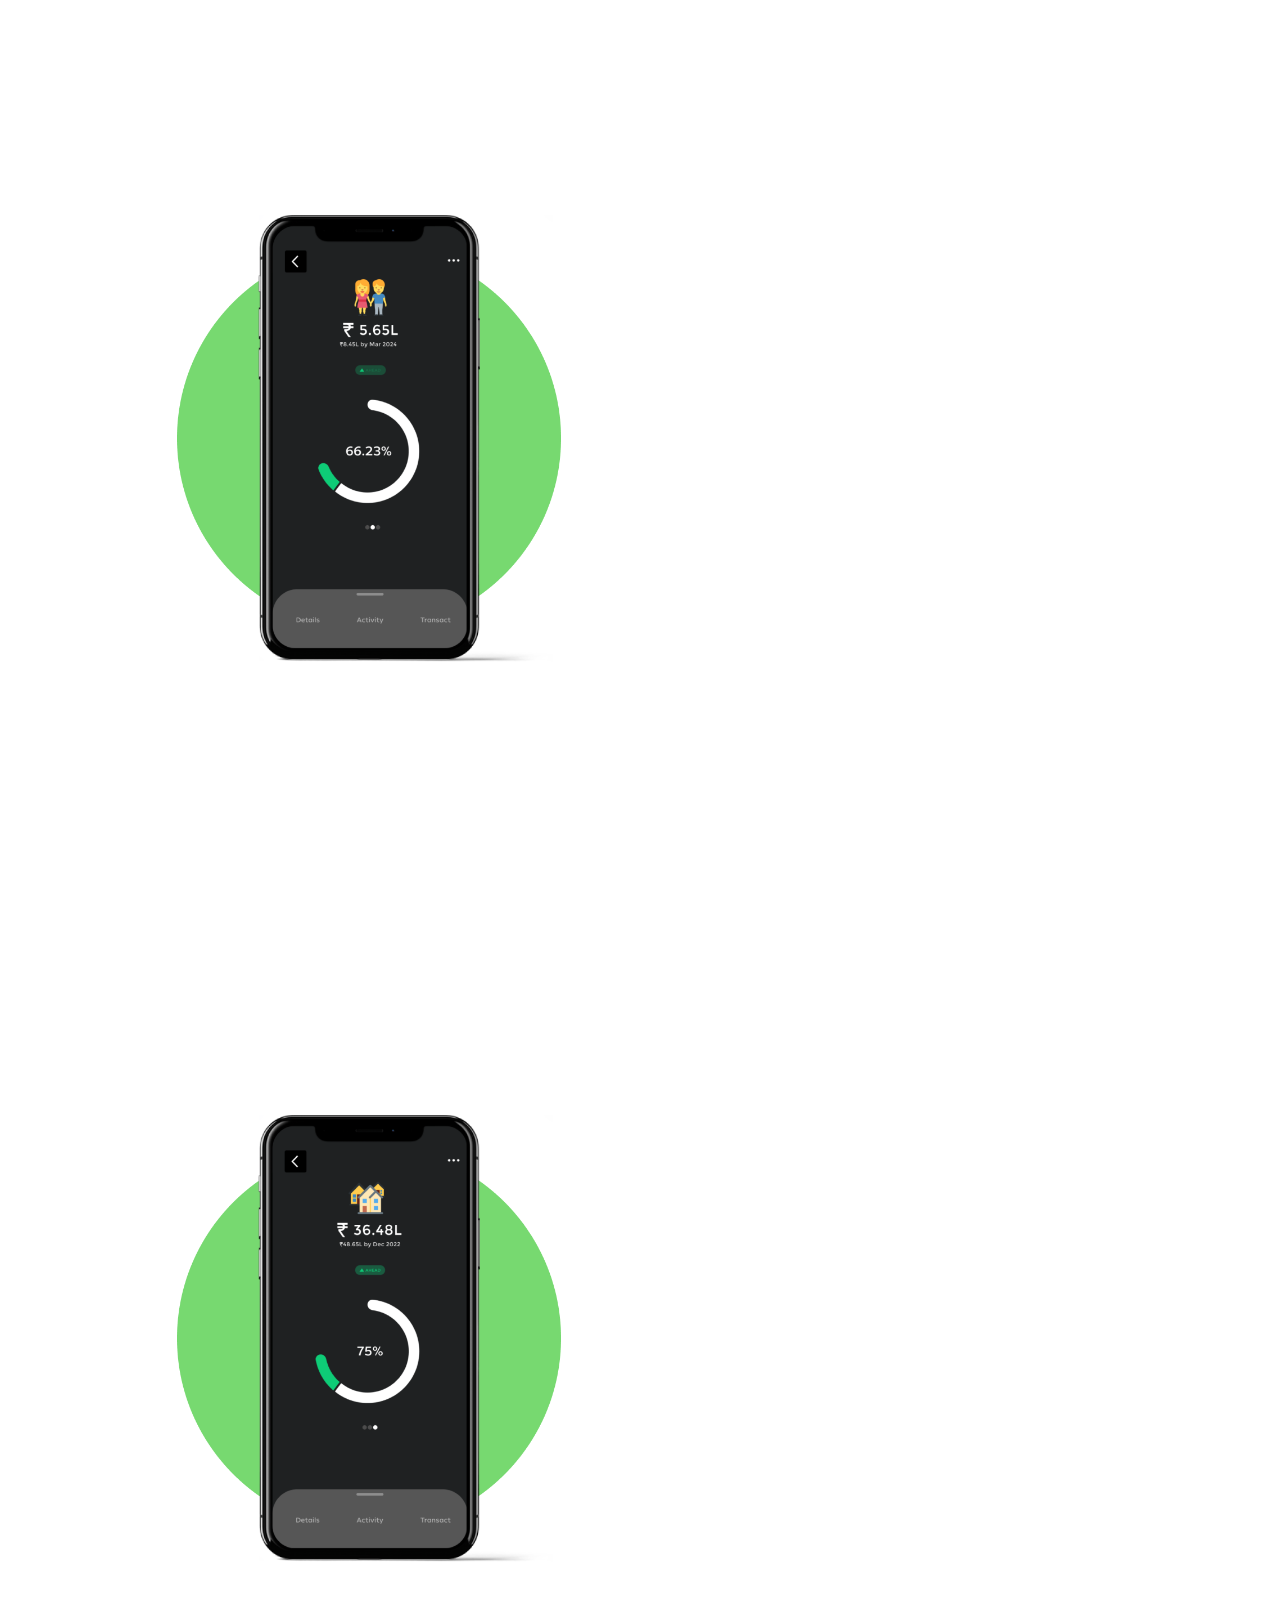
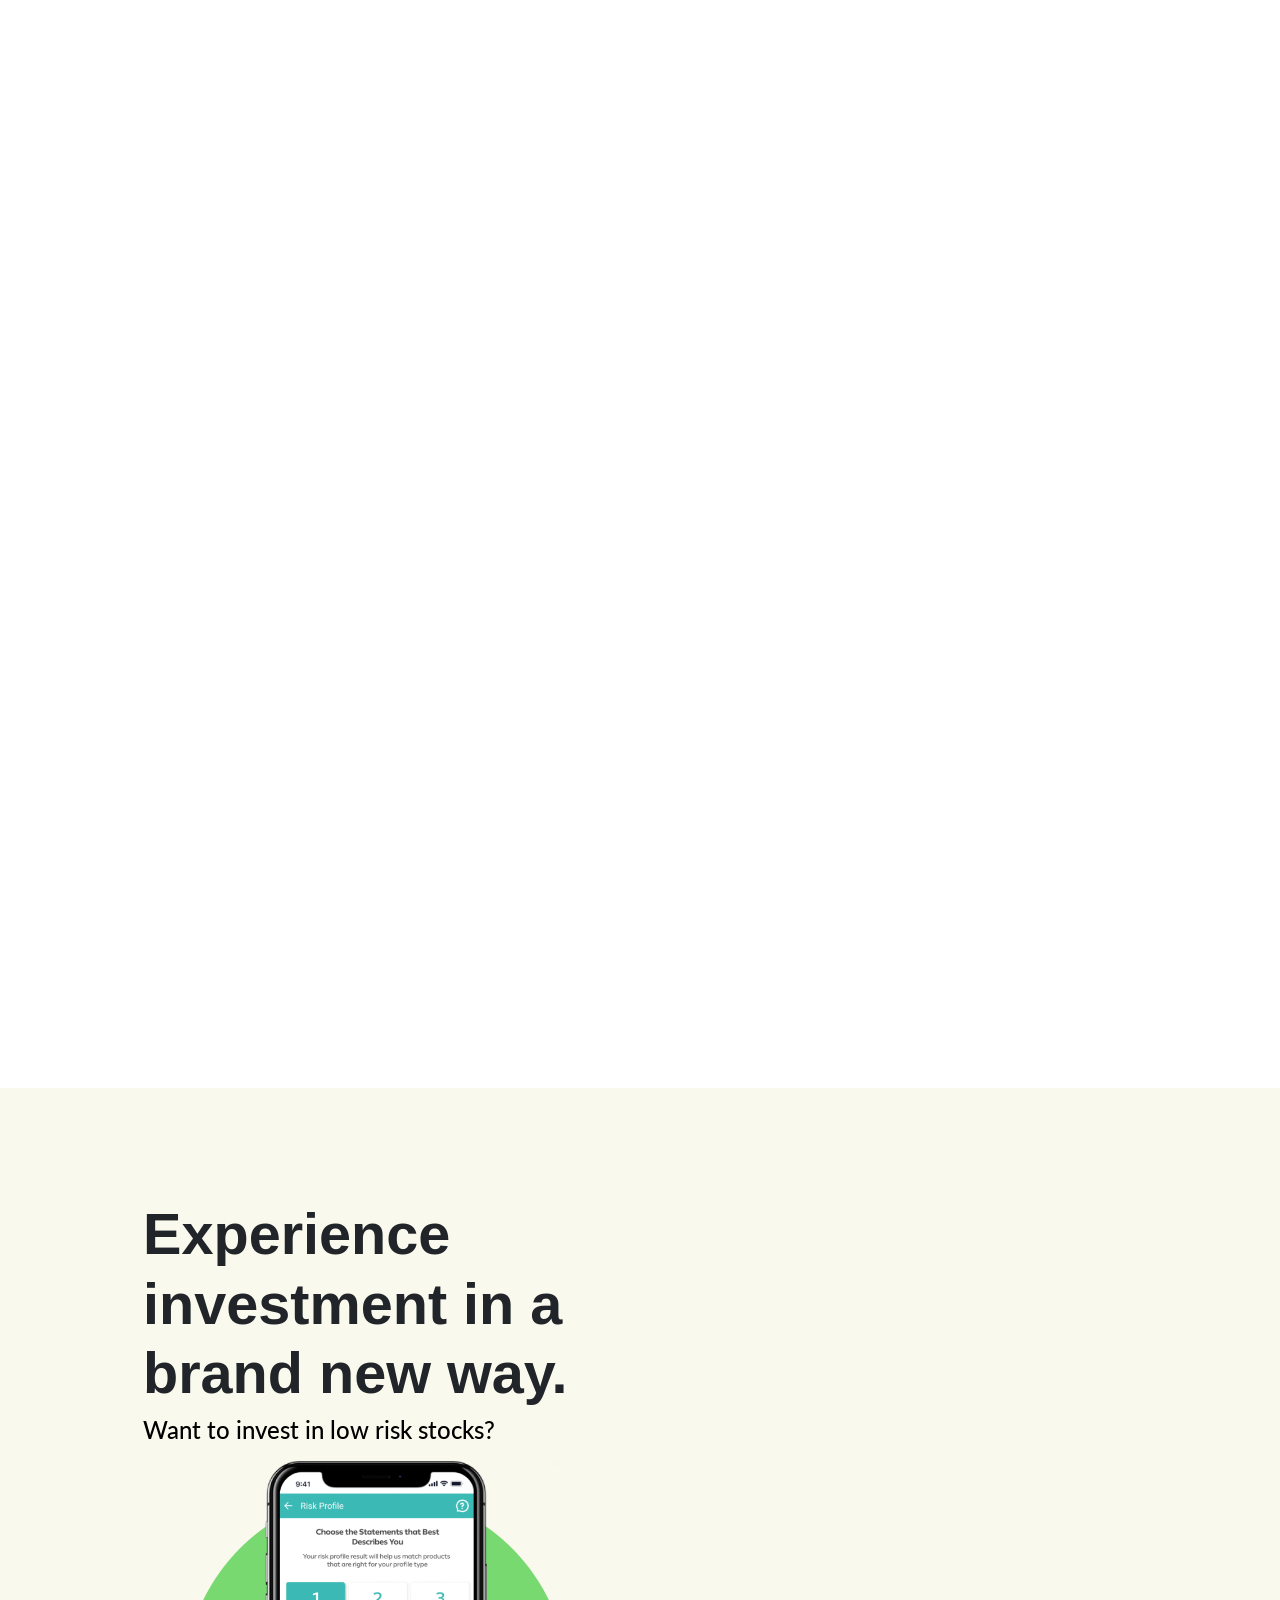
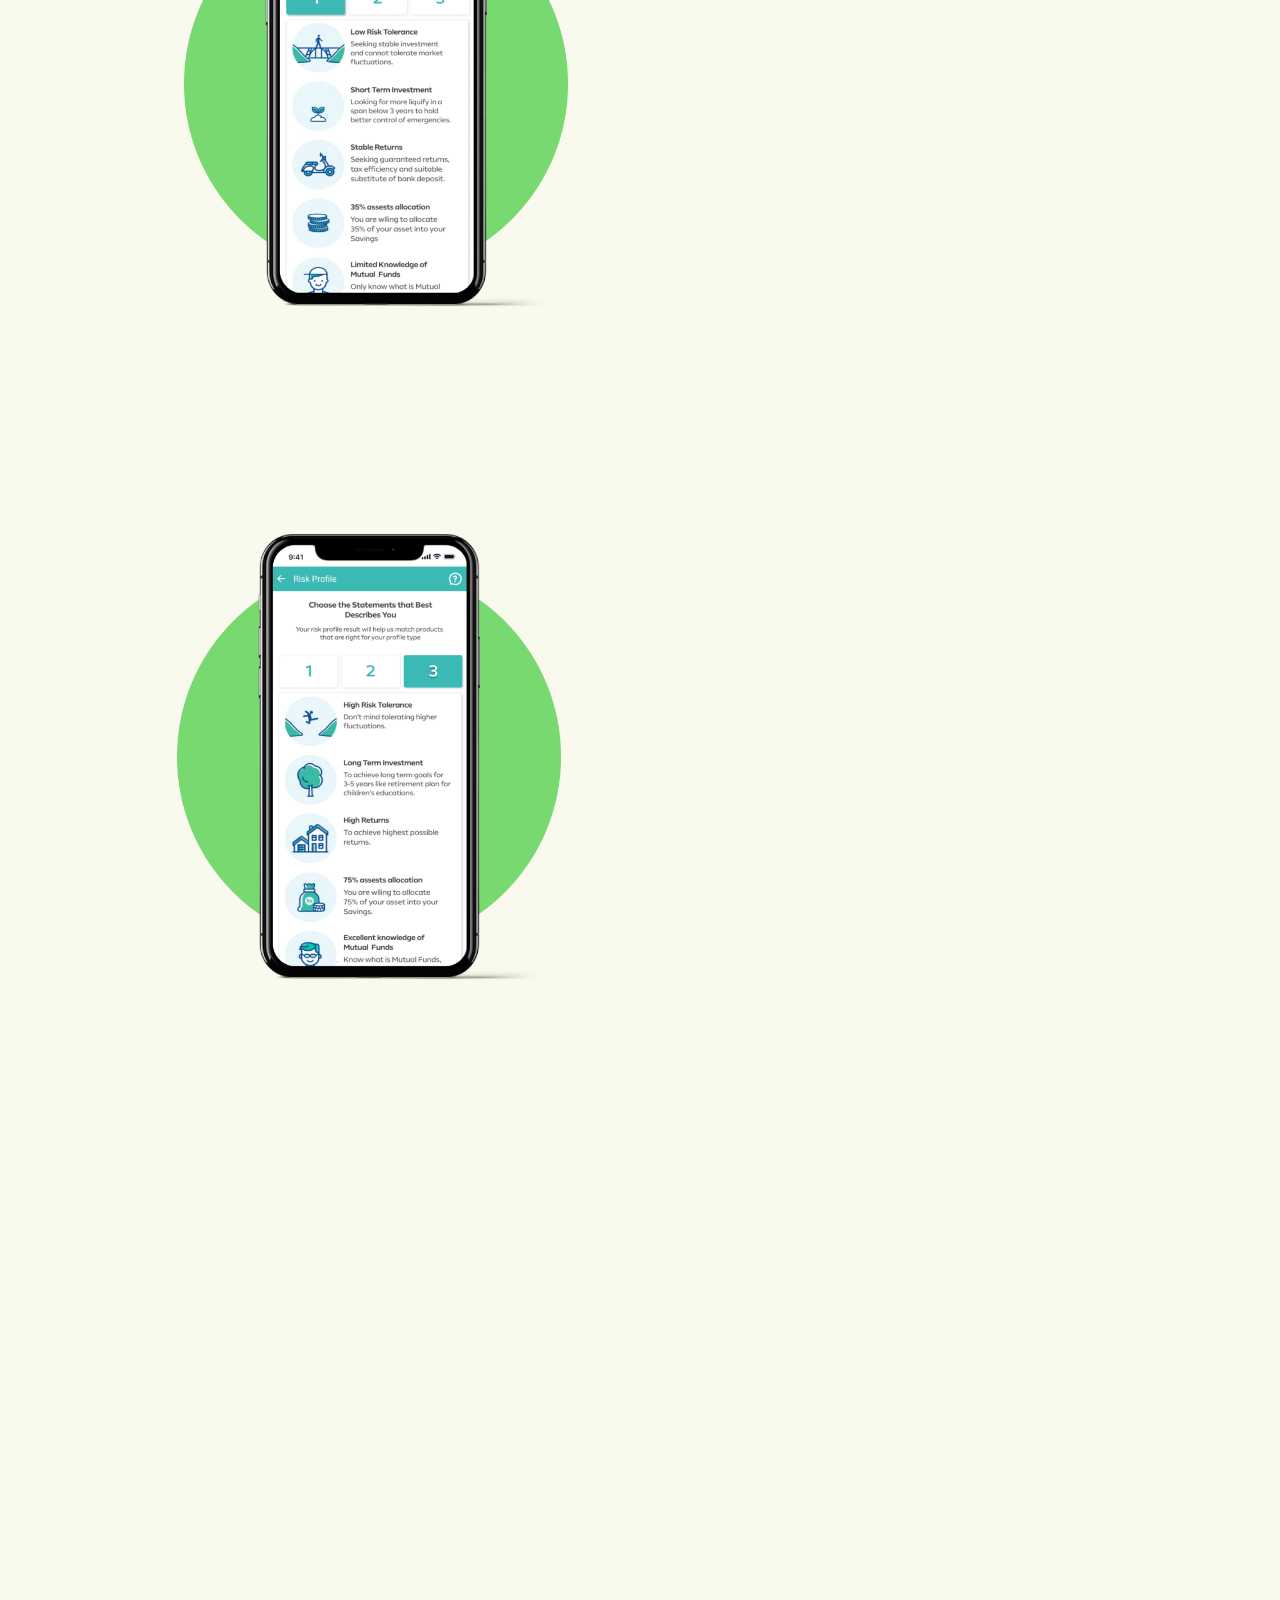
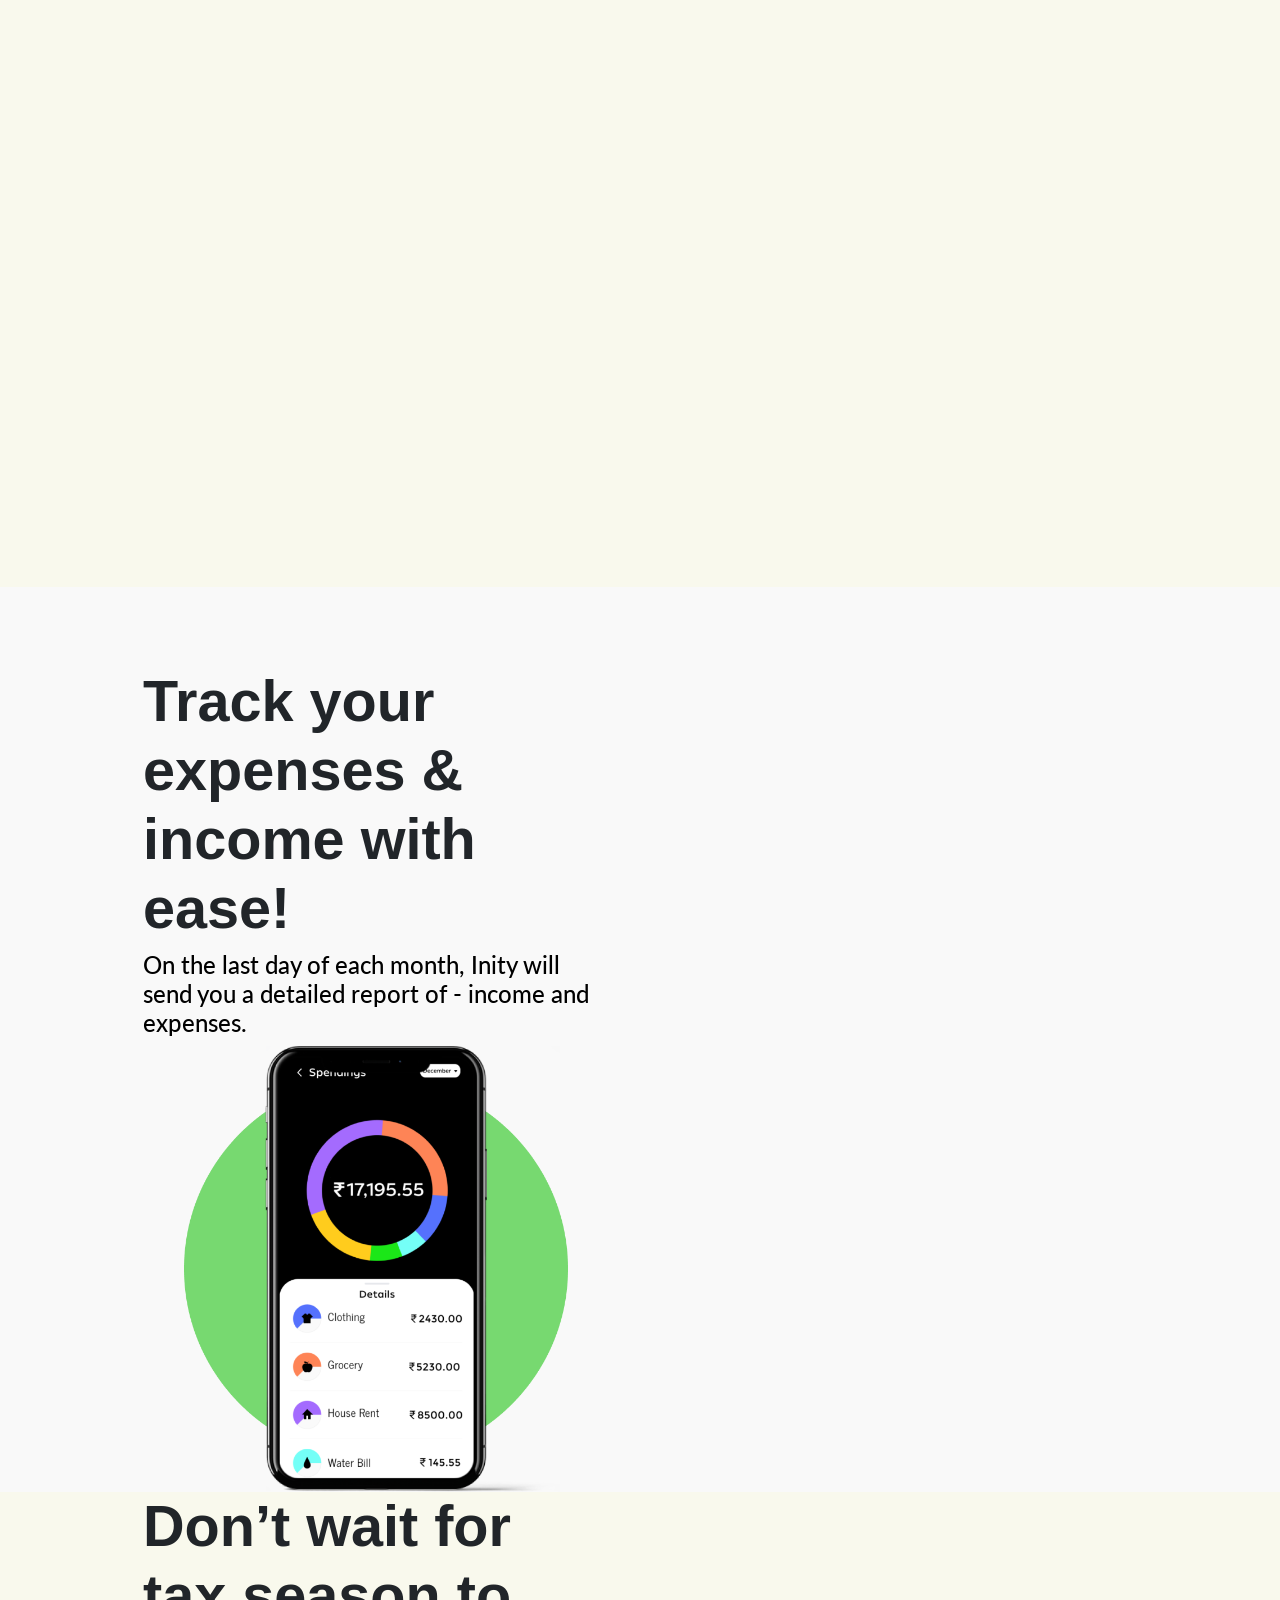
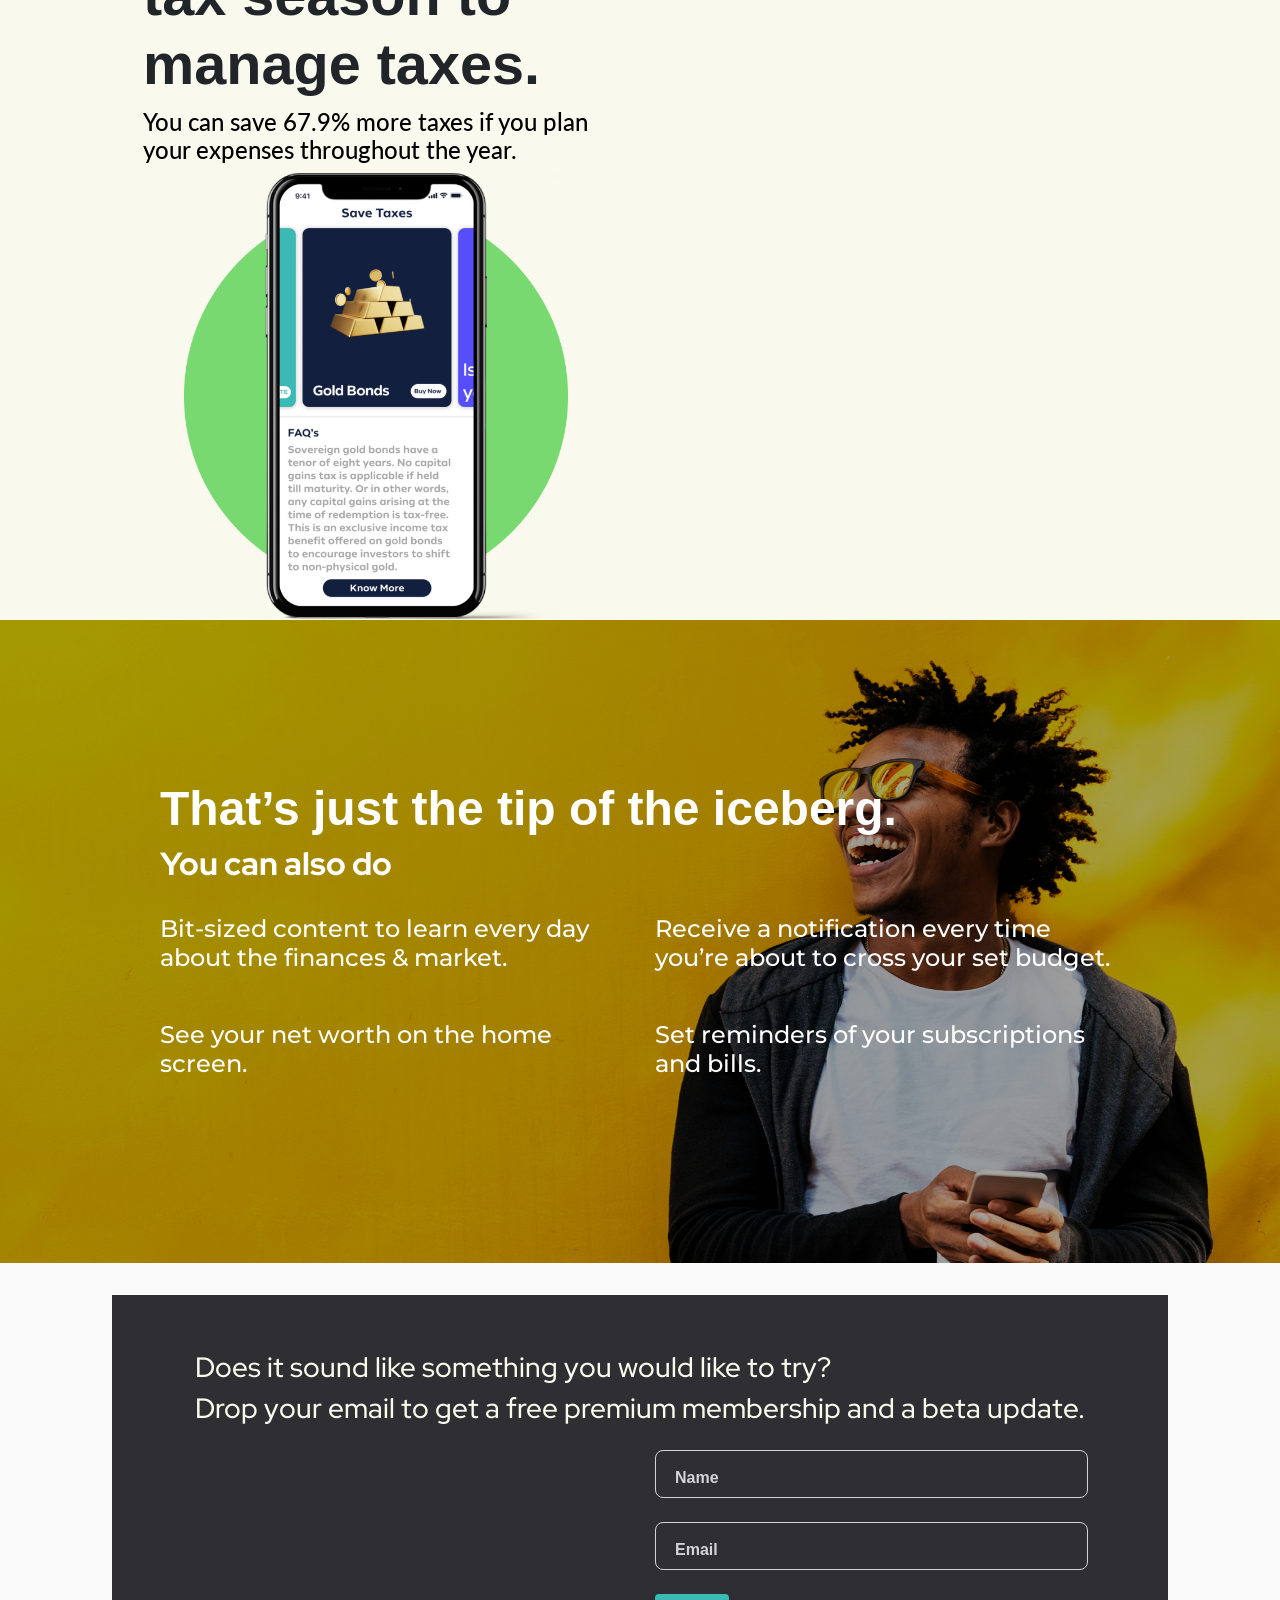
==== commit 34495faa: "count error" ====
--- a/index.html
+++ b/index.html
@@ -945,10 +945,12 @@
   <script>
 
 const form = document.querySelector(".form");
-const agreedButton = document.querySelector("#agreed-btn")
+const agreedForm = document.querySelector("#agreed-btn")
+const agreedButton = document.querySelector("#agreed-form")
 const url = 'https://inity-backend.herokuapp.com/';
-agreedButton.addEventListener("click", (e) => {
-  console.log('agreedForm')
+agreedForm.addEventListener("submit", (e) => {
+  e.preventDefault()
+  console.log(agreedForm)
     fetch(`${url}agreed`, {
       method: "get",
       headers: {
@@ -956,6 +958,7 @@
       "Content-Type": "application/json",
     }
     })
+    window.location.href = "#email-div"
 })
 form.addEventListener("submit", (e) => {
   e.preventDefault();
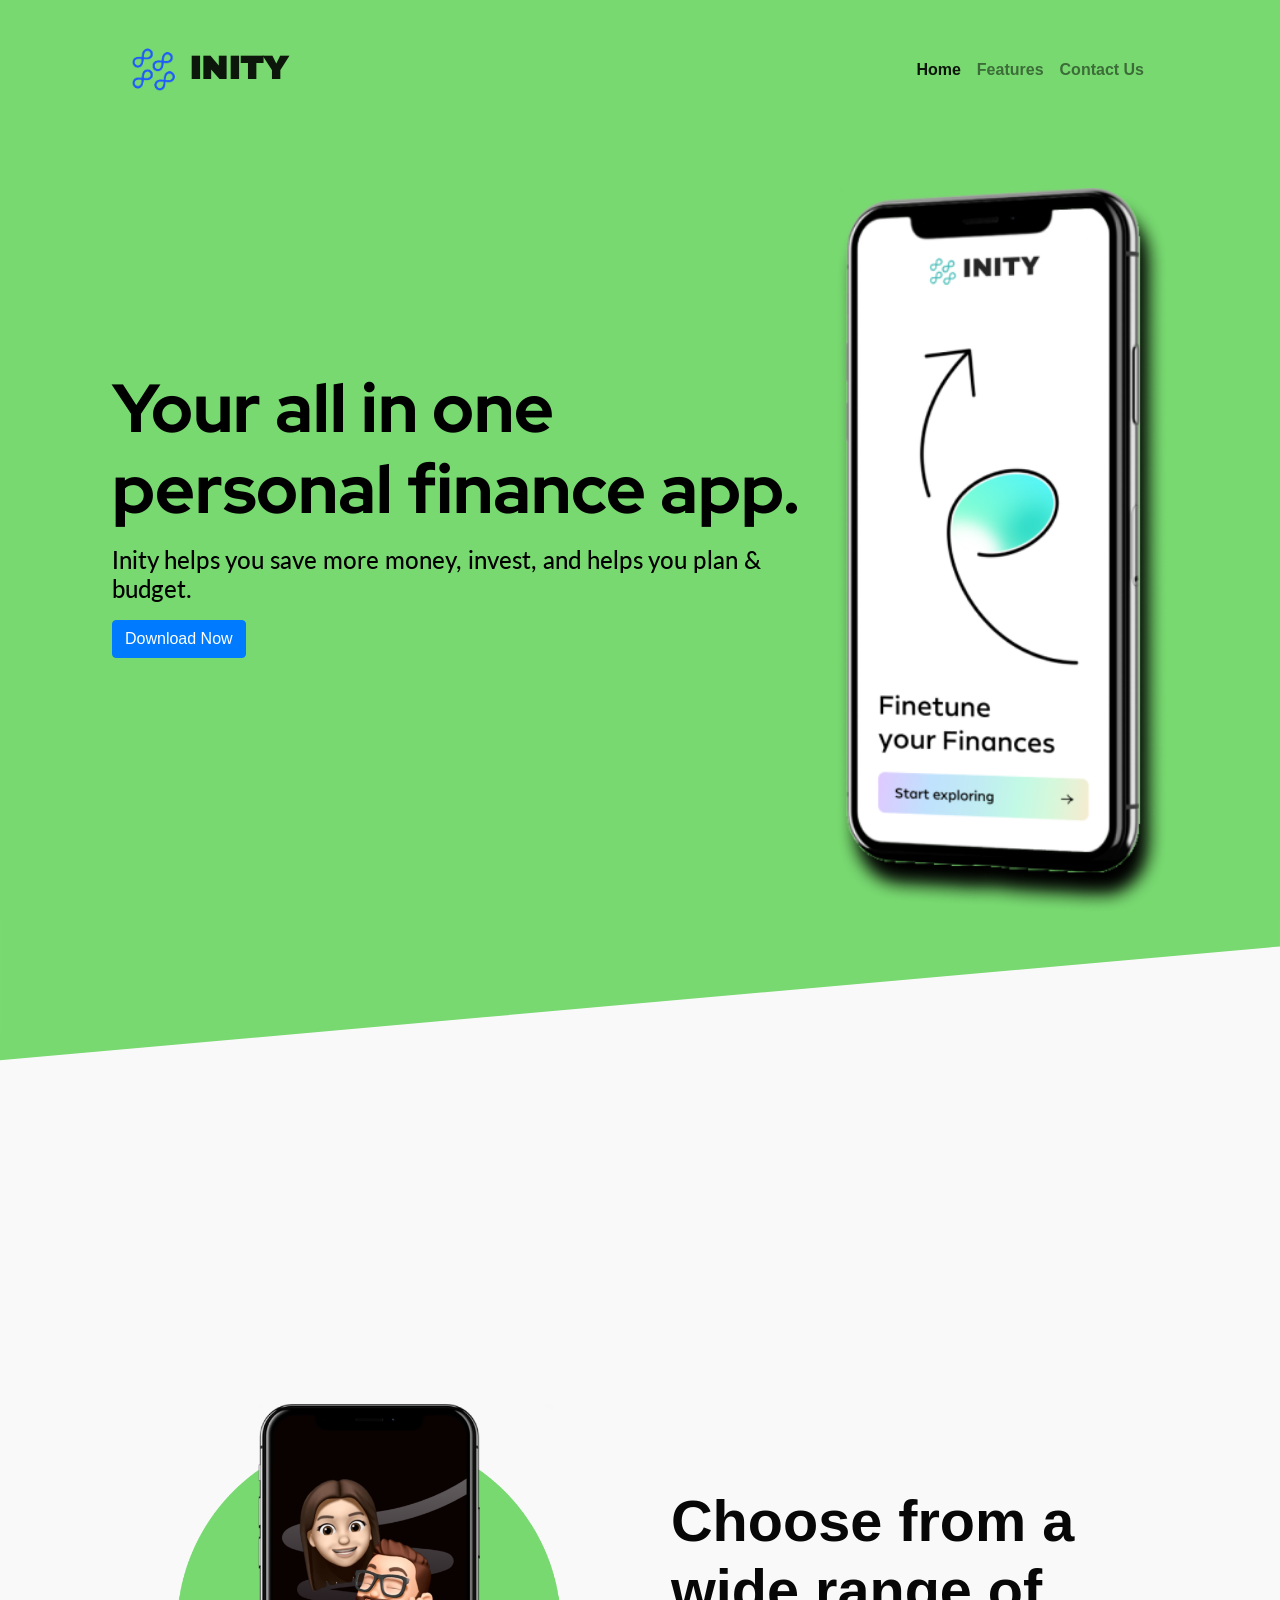
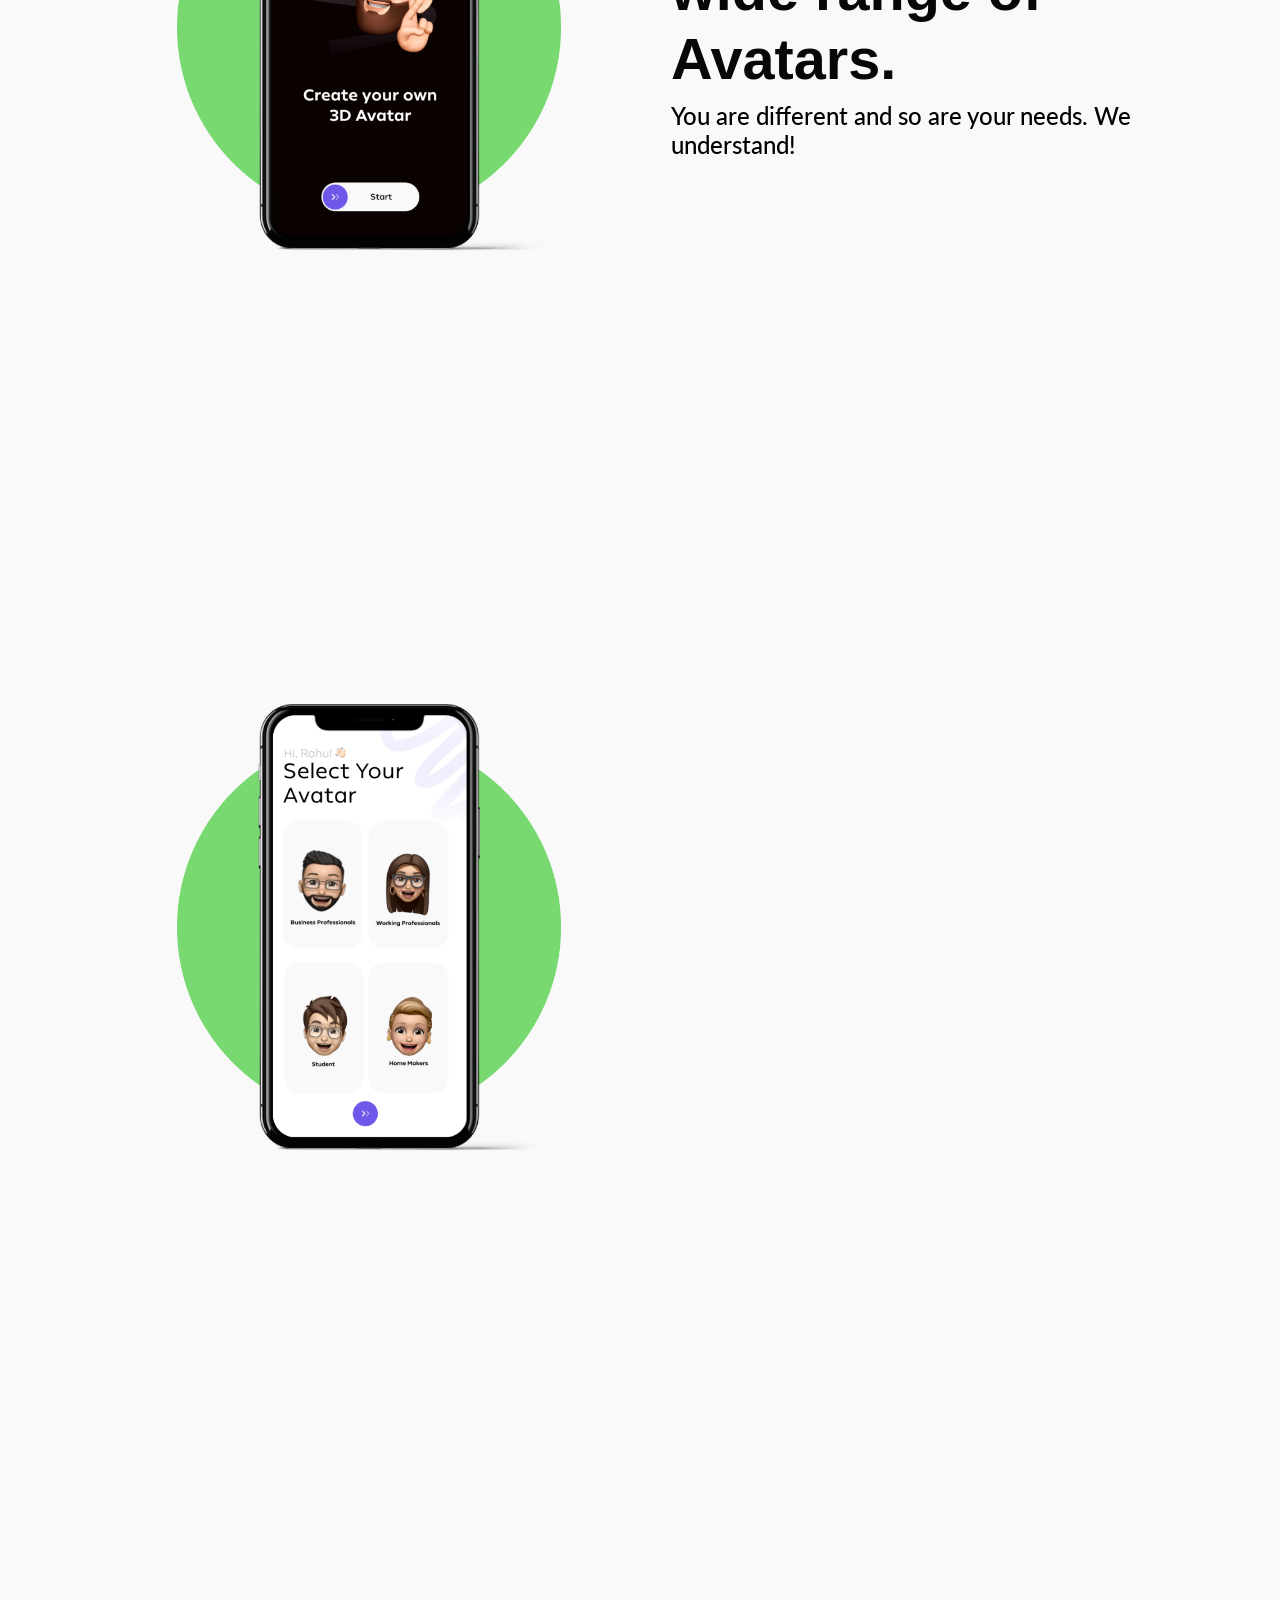
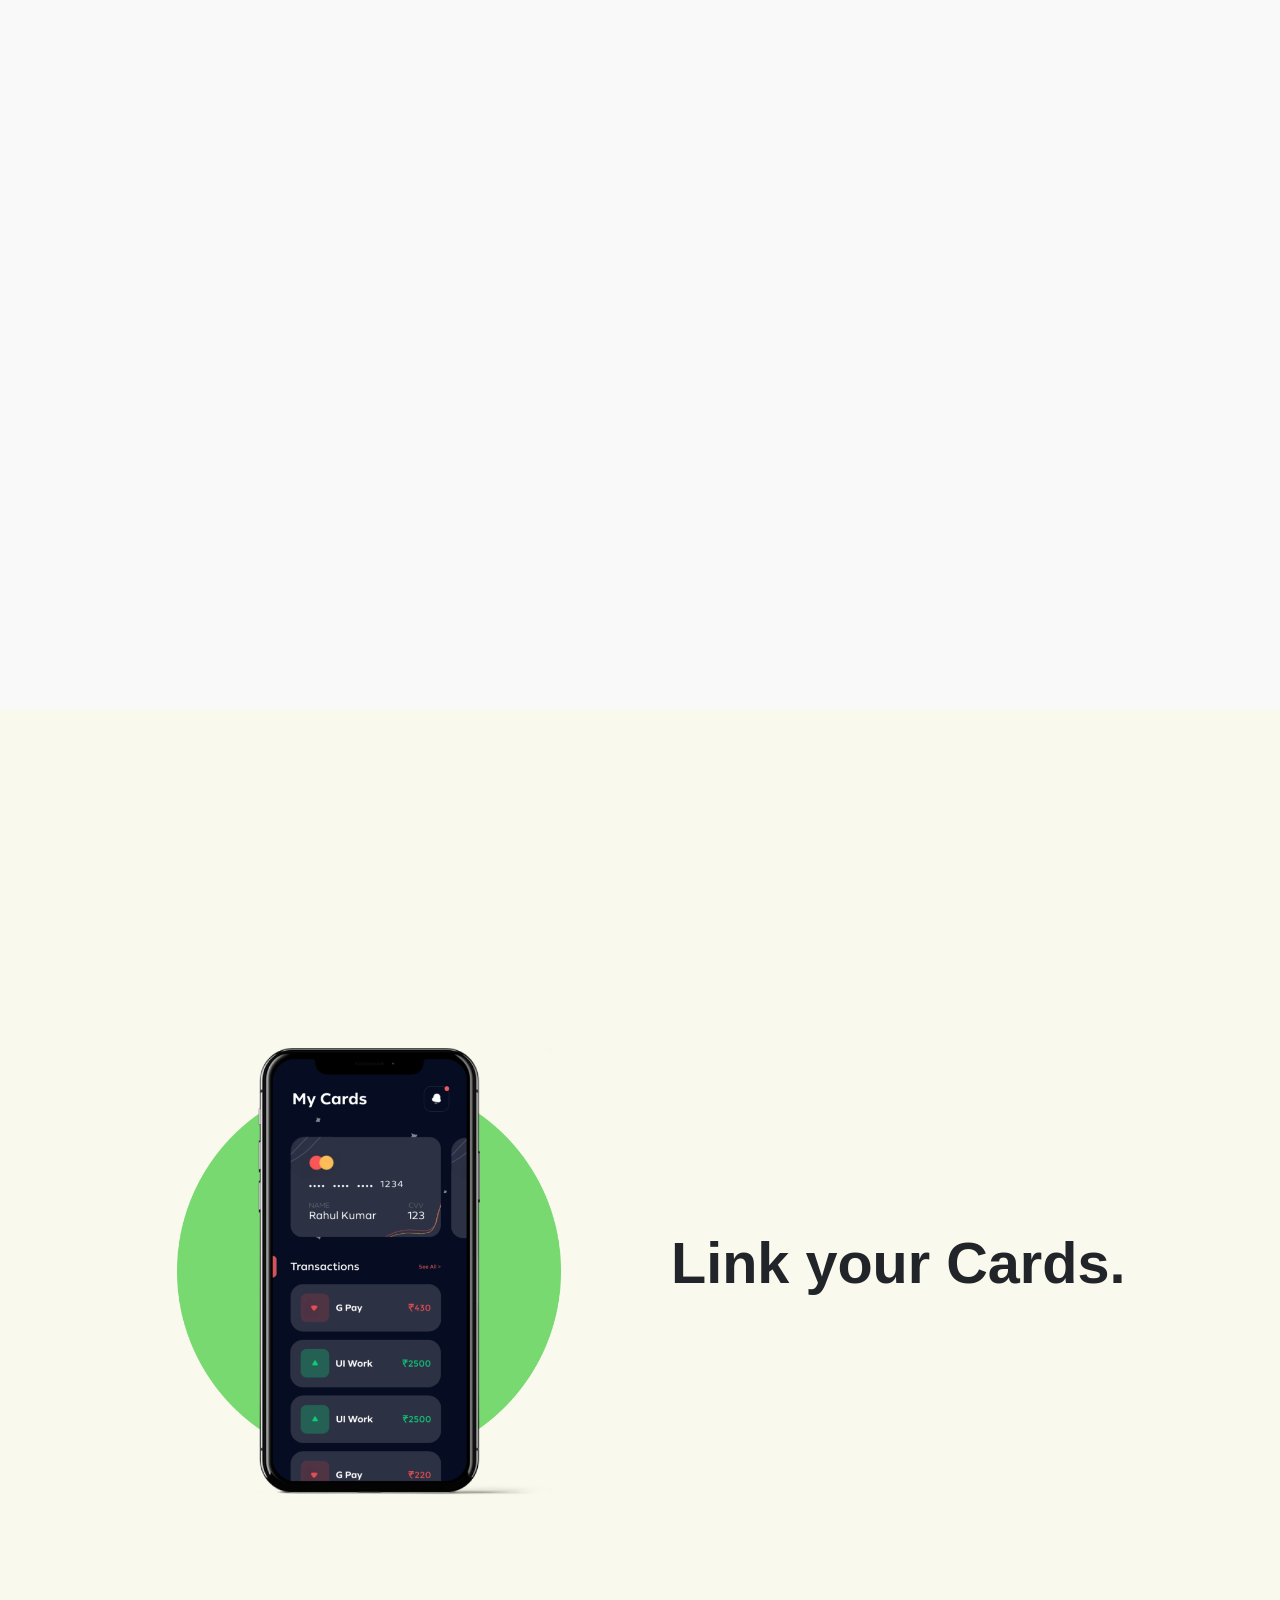
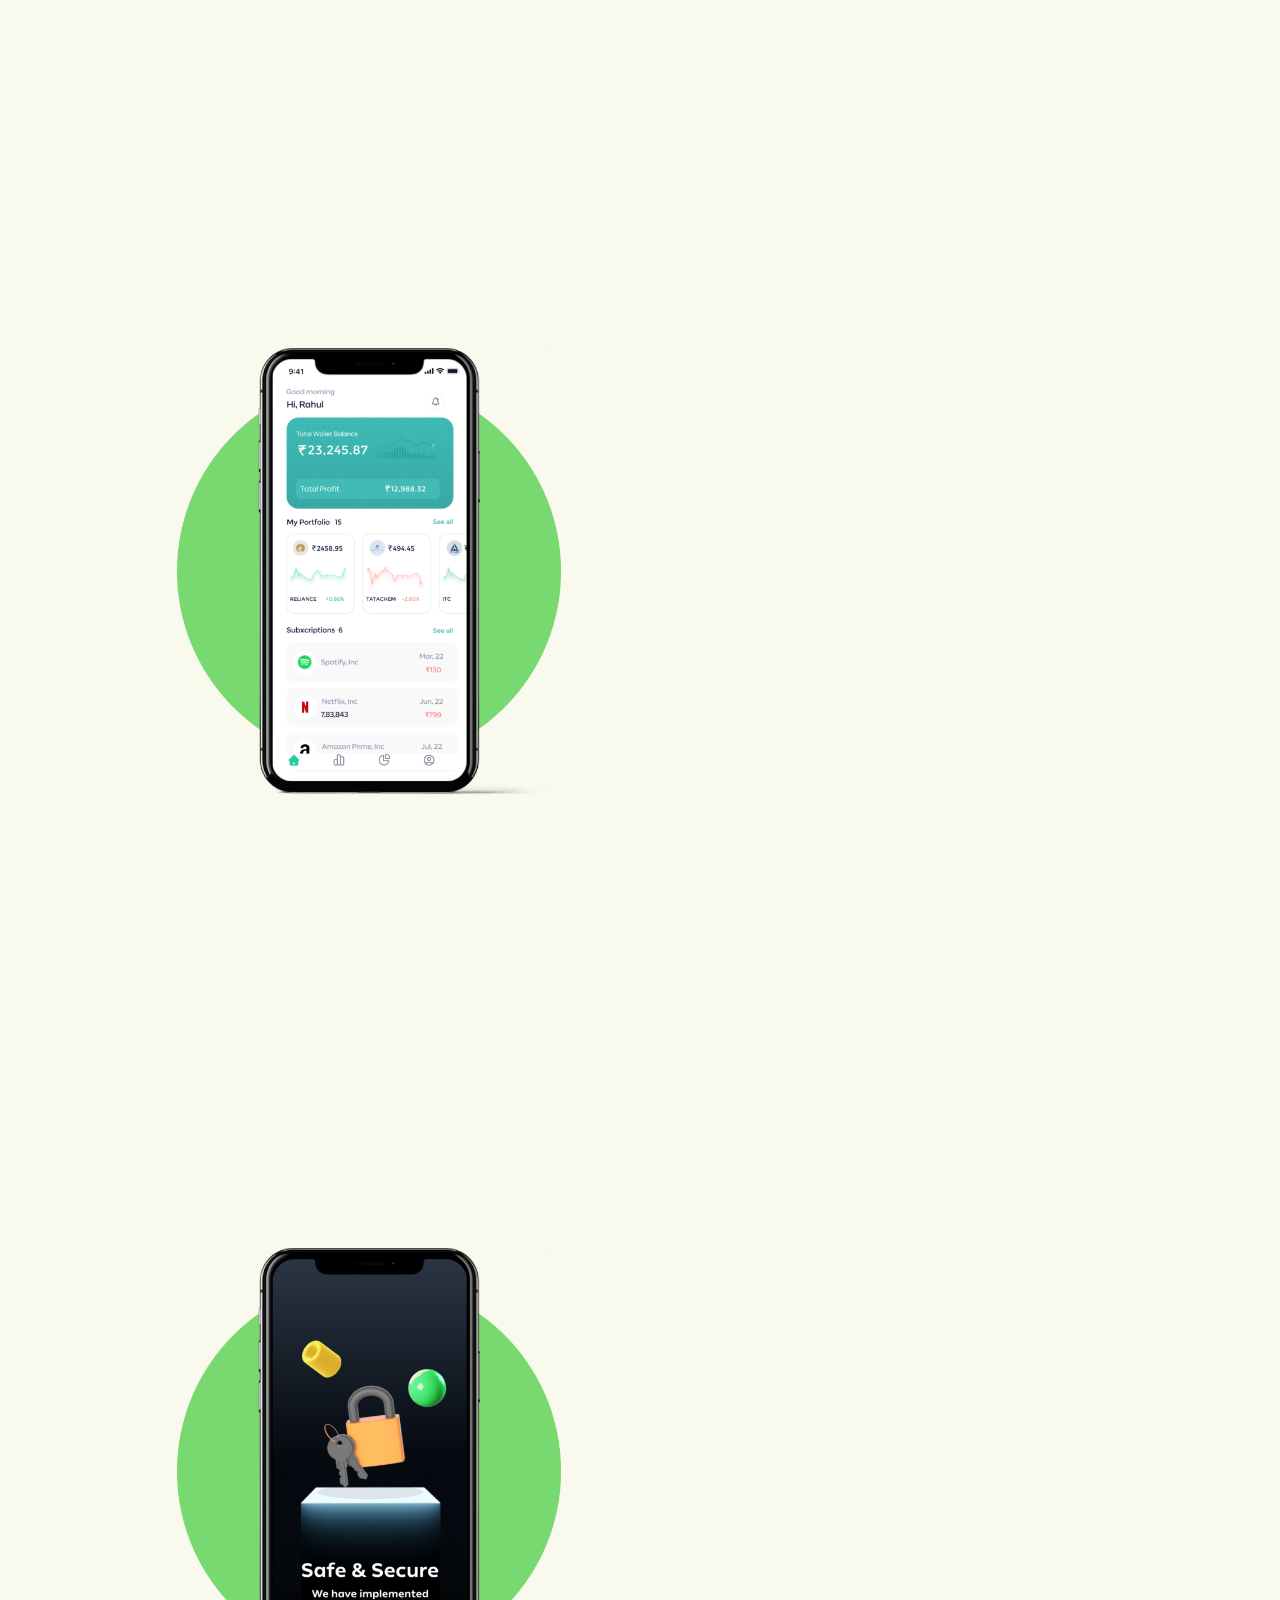
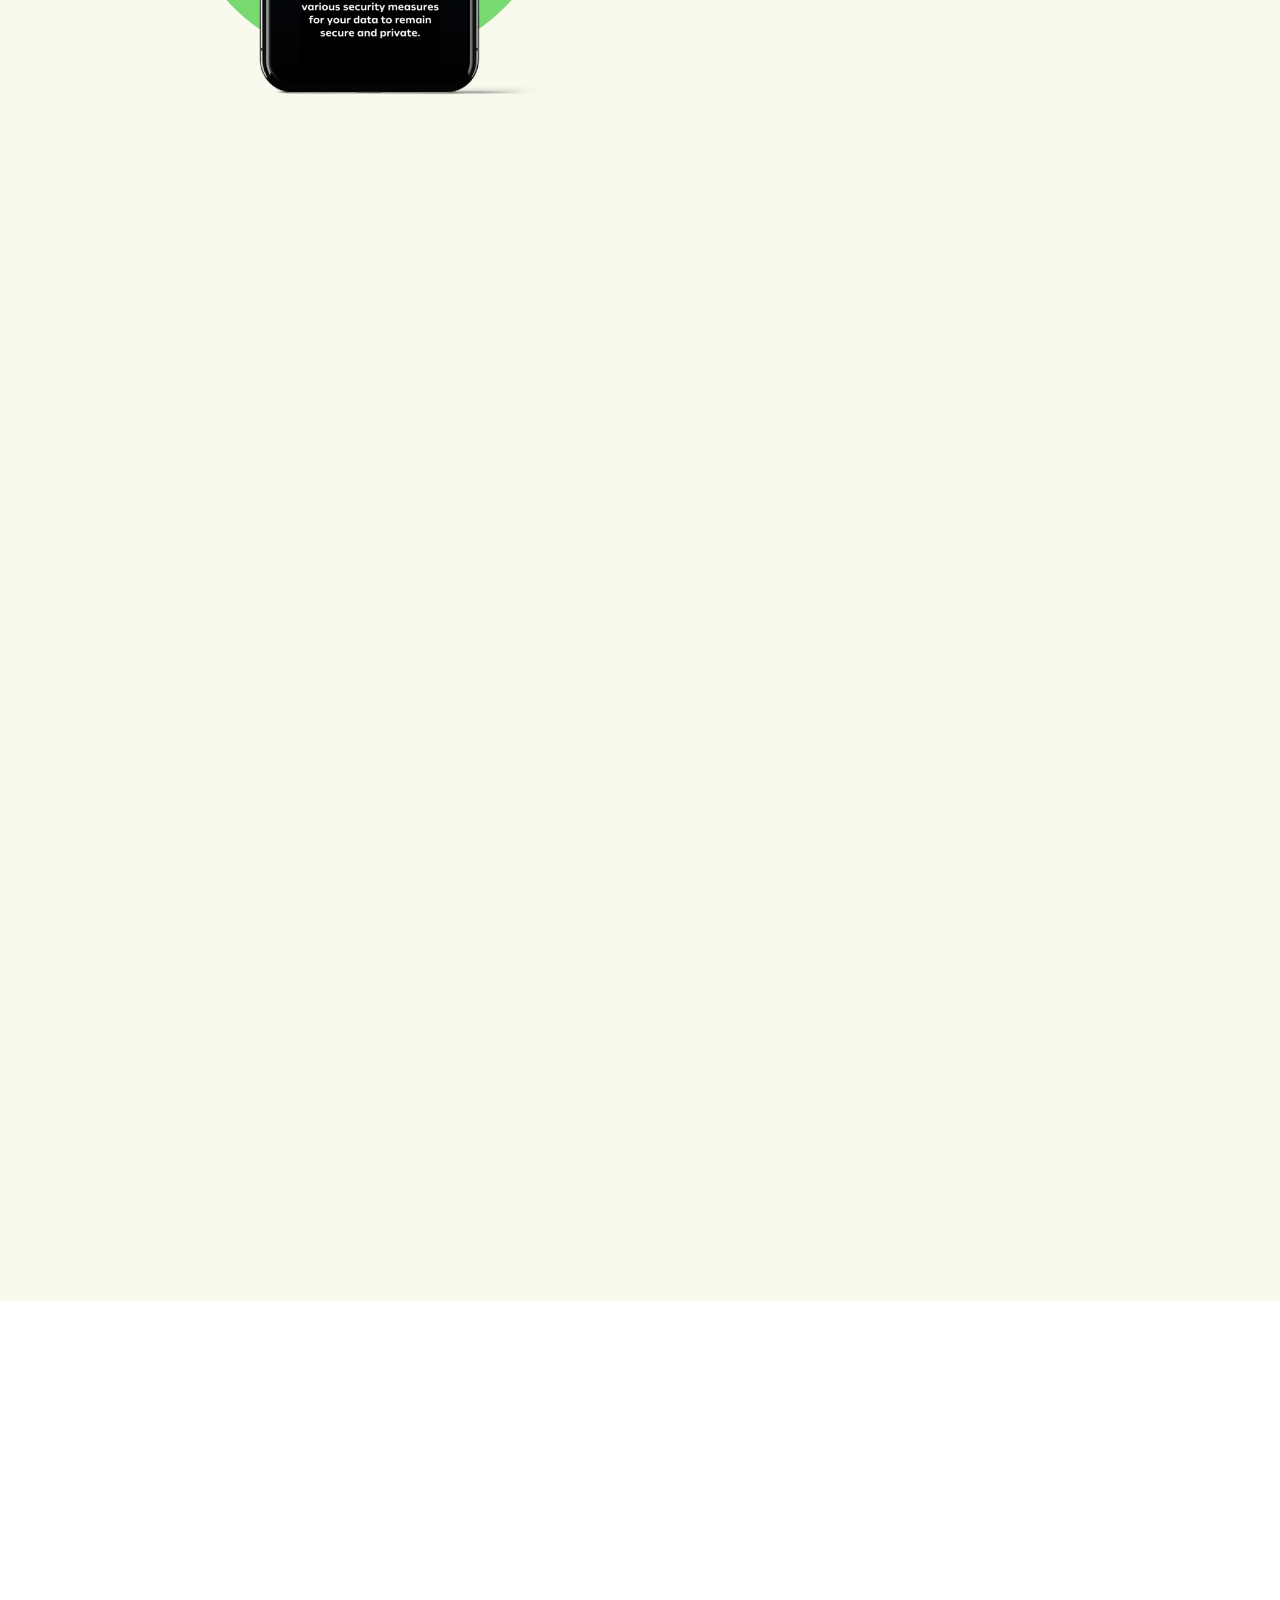
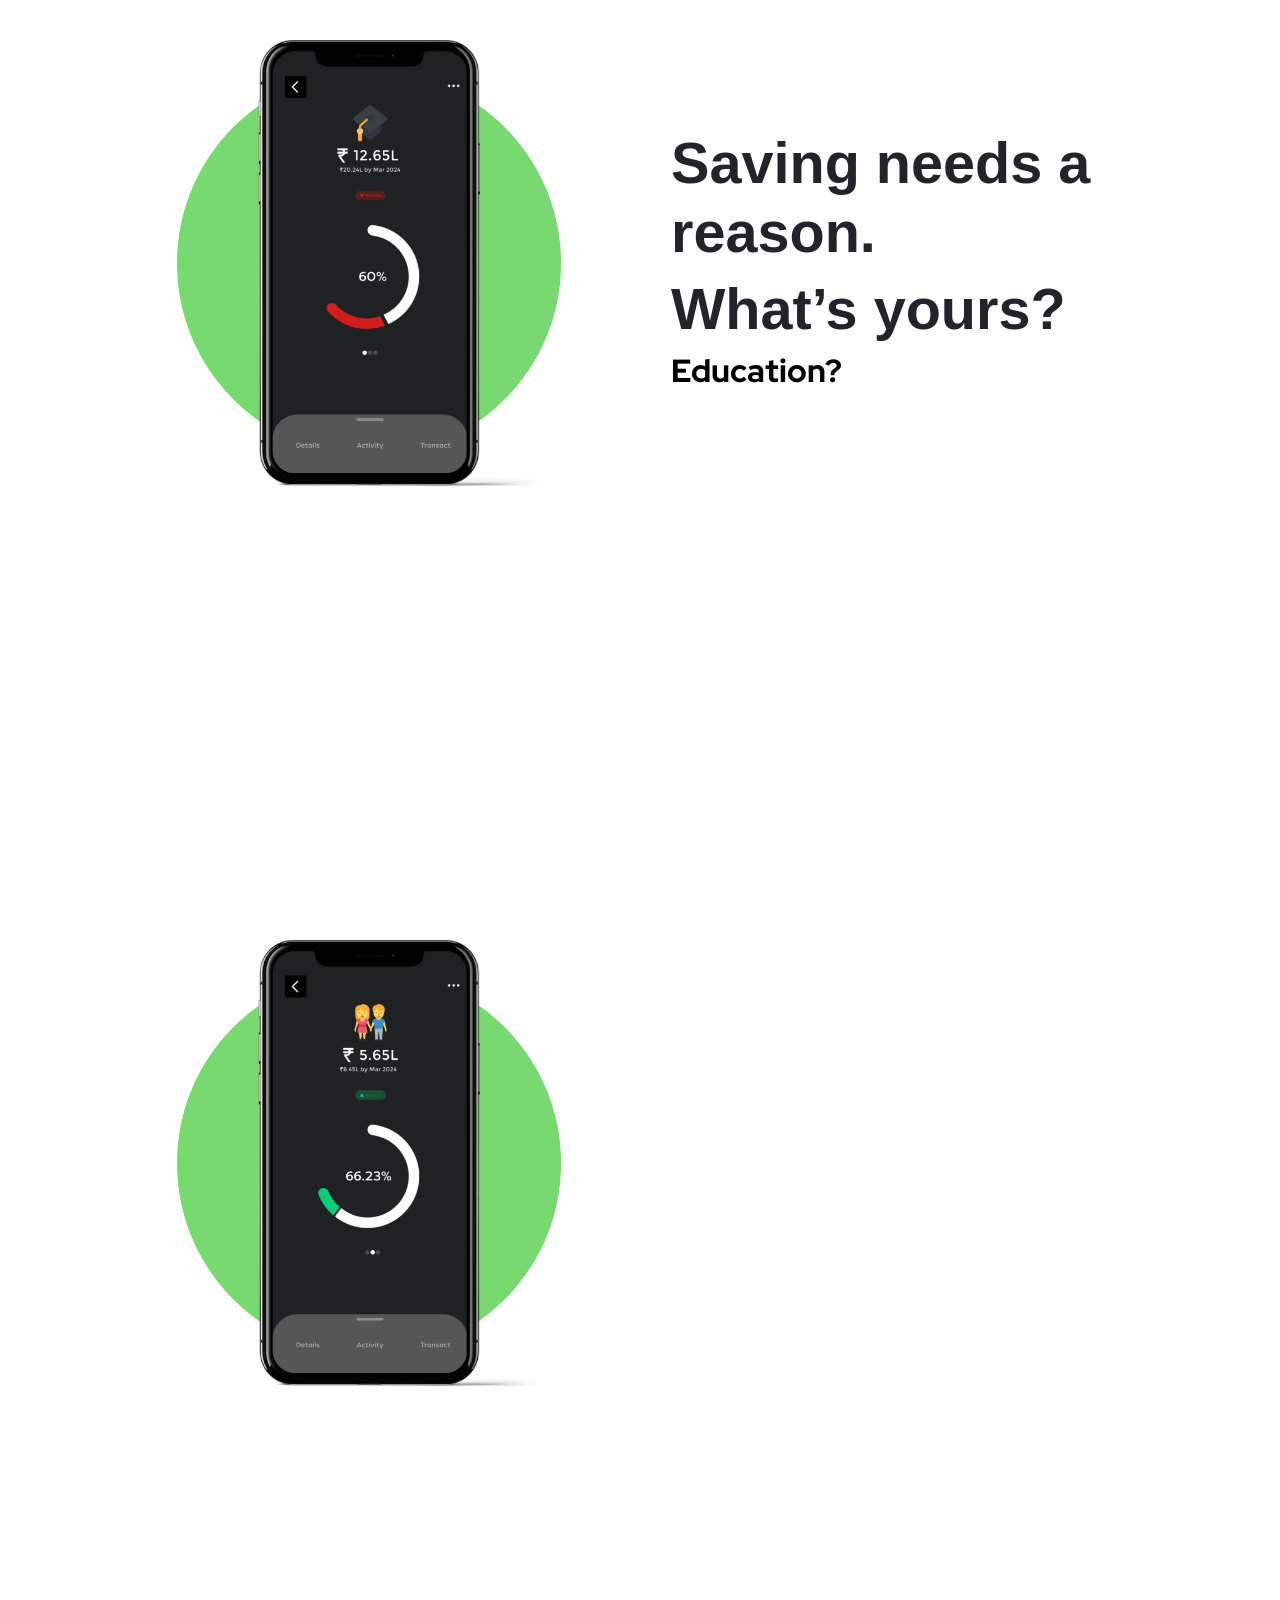
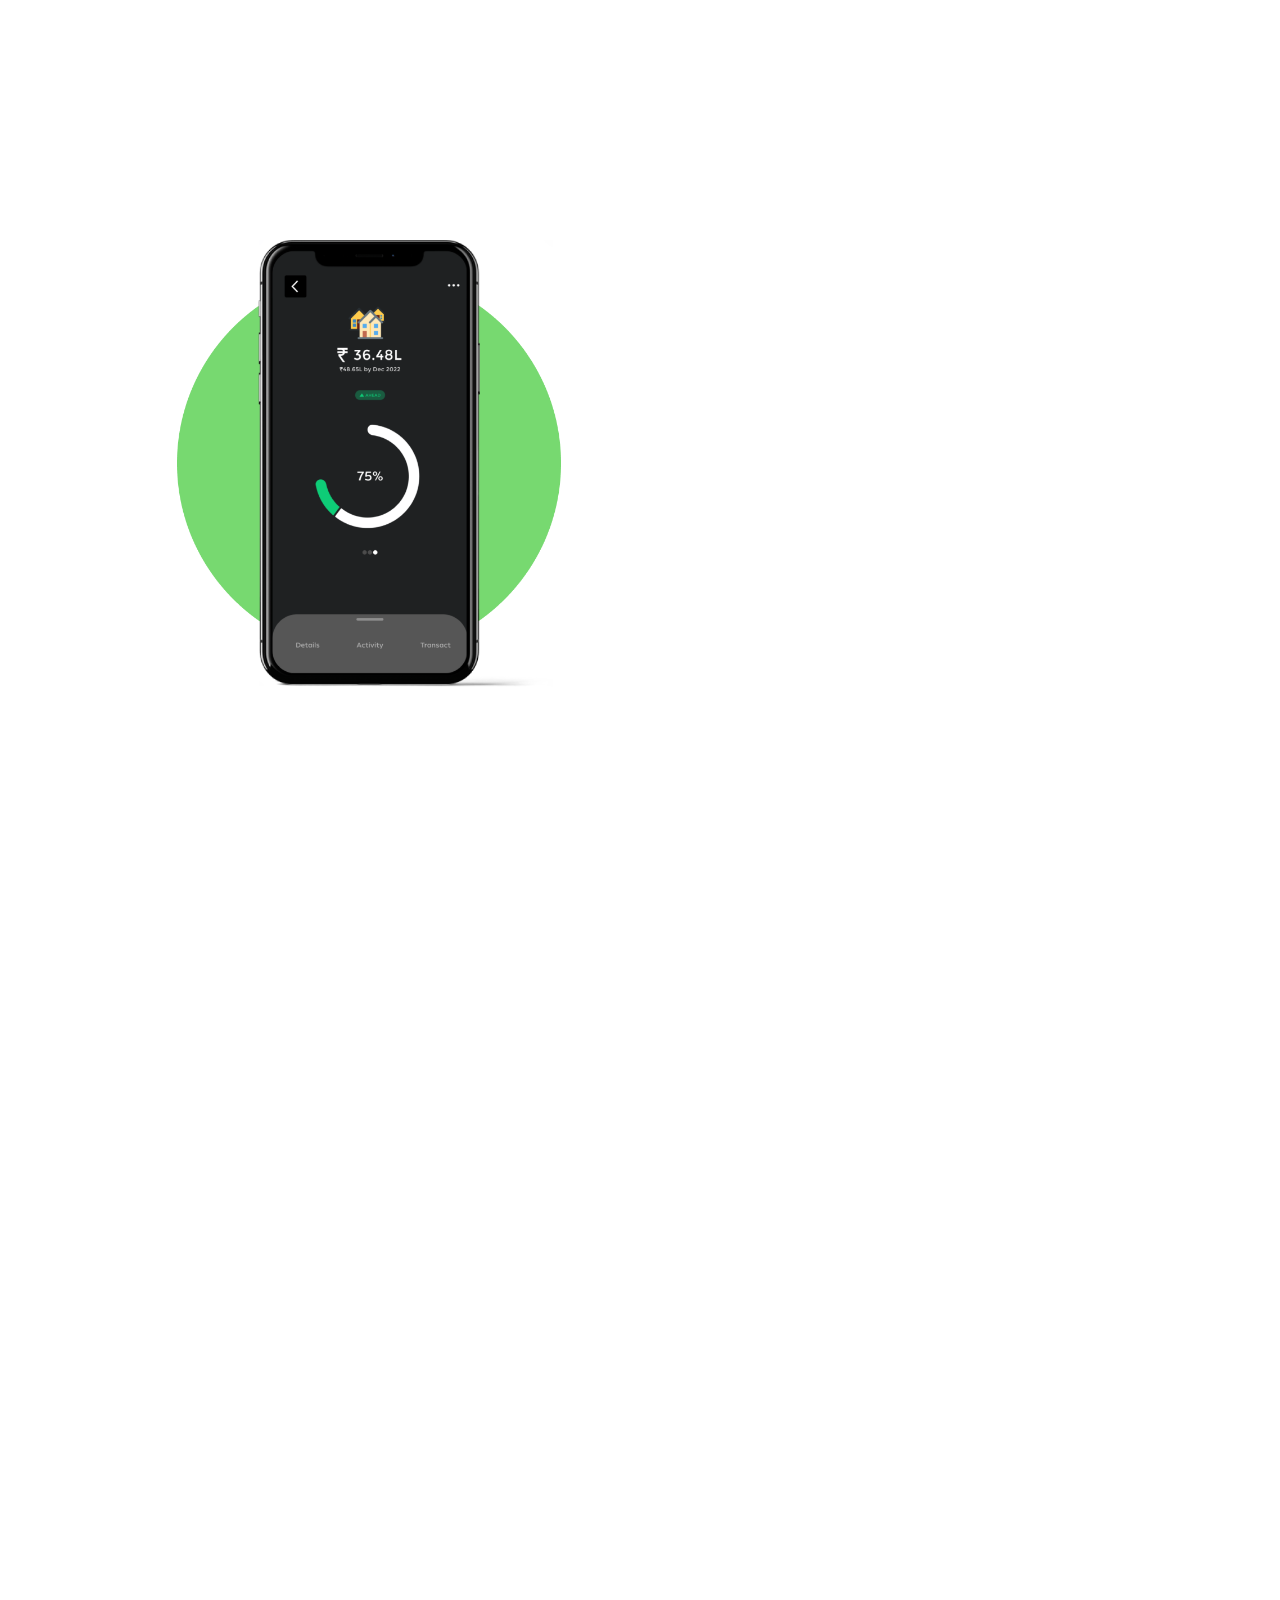
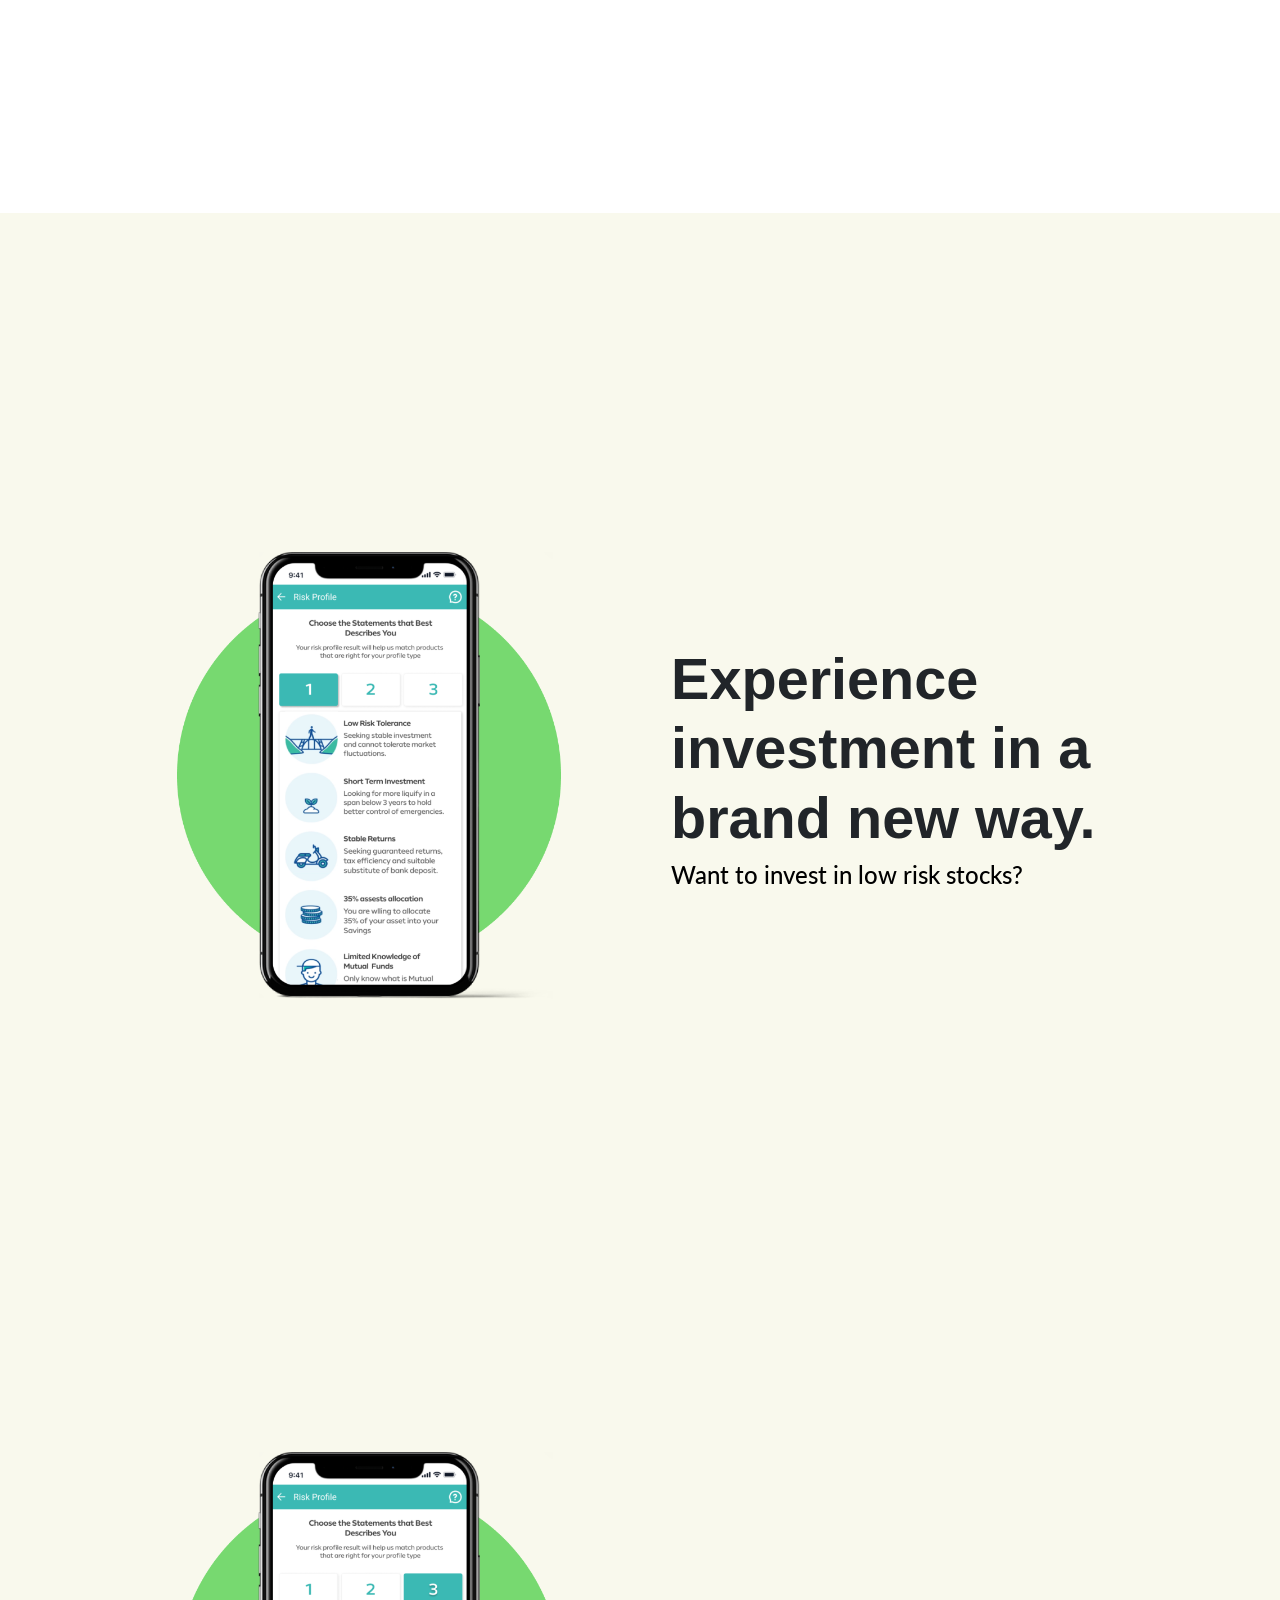
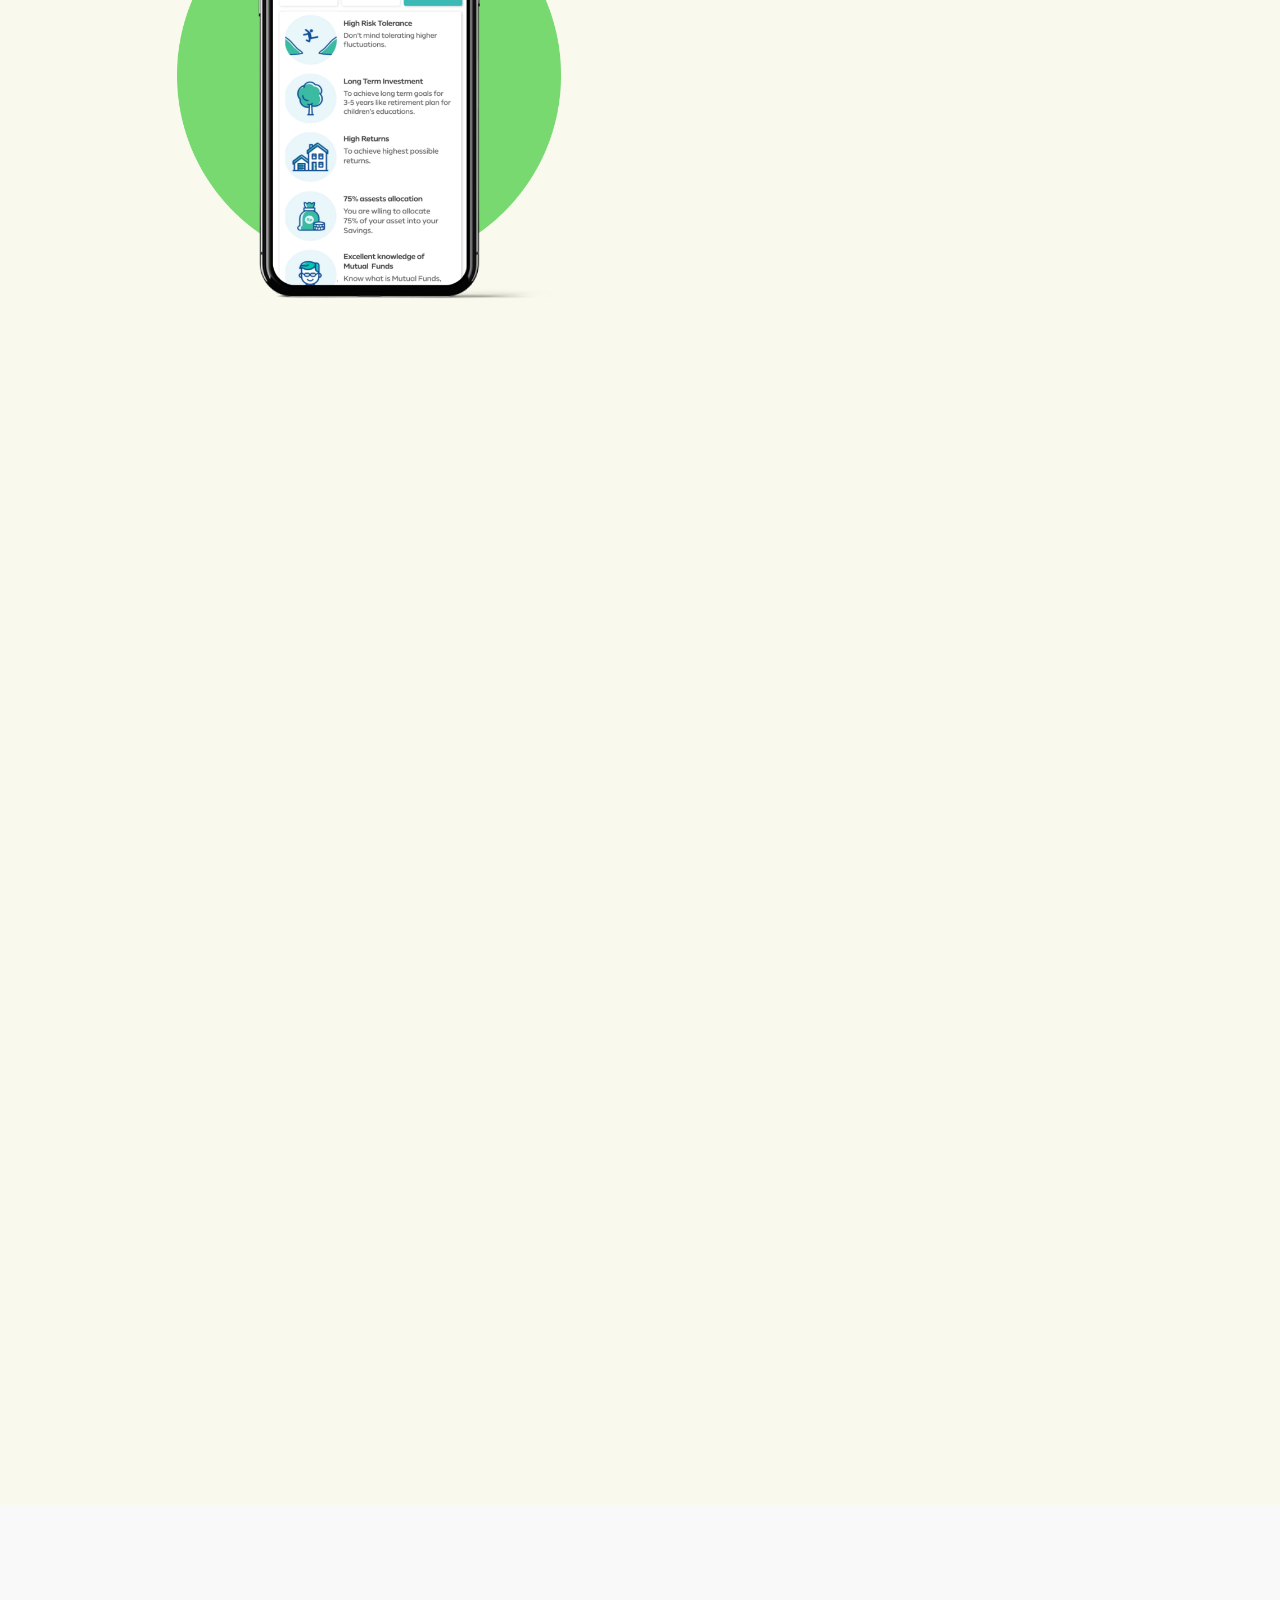
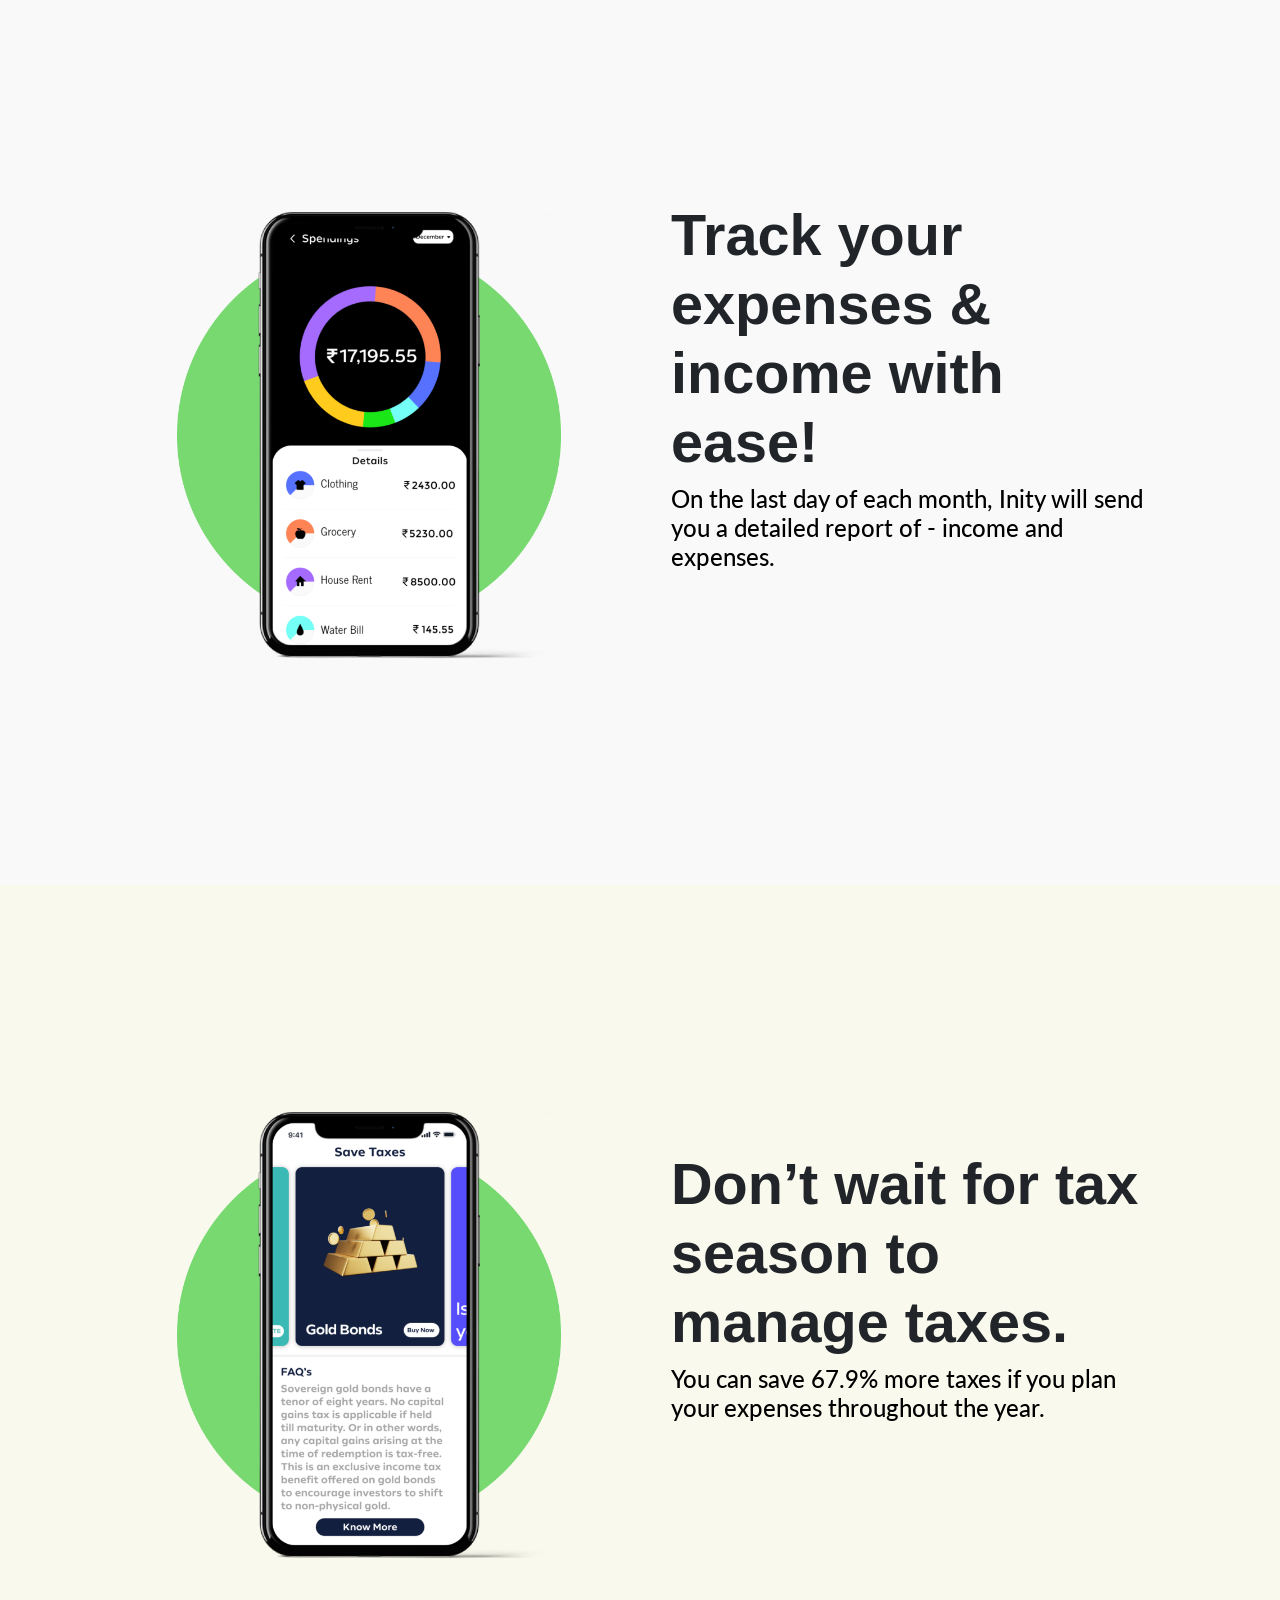
==== commit 60de8adc: "count error removed" ====
--- a/index.html
+++ b/index.html
@@ -948,9 +948,8 @@
 const agreedForm = document.querySelector("#agreed-btn")
 const agreedButton = document.querySelector("#agreed-form")
 const url = 'https://inity-backend.herokuapp.com/';
-agreedForm.addEventListener("submit", (e) => {
+agreedButton.addEventListener("click", (e) => {
   e.preventDefault()
-  console.log(agreedForm)
     fetch(`${url}agreed`, {
       method: "get",
       headers: {
